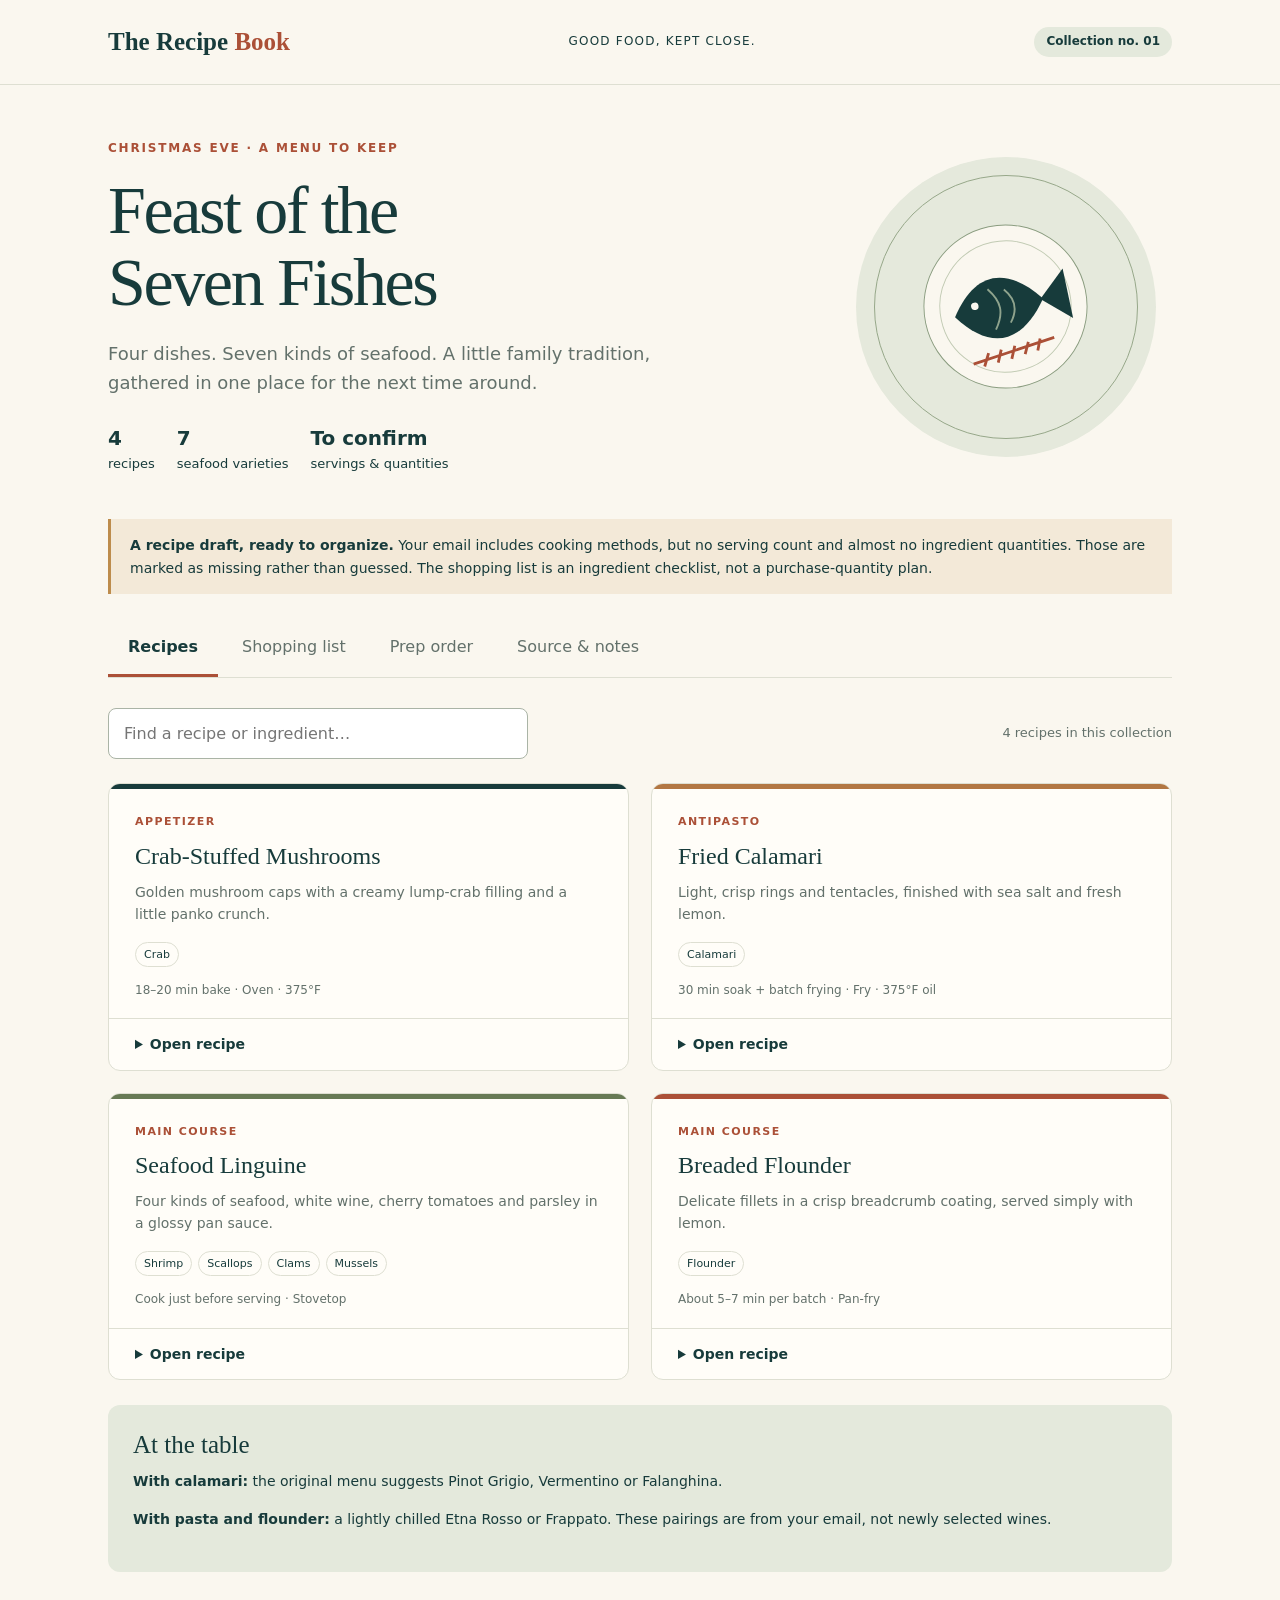
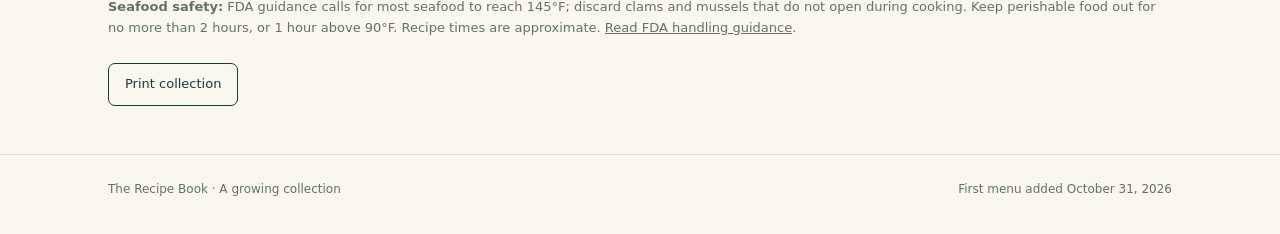
==== docs/index.html @ 7318a964 "Add Seven Fishes recipe collection and Pages-ready static site" ====
<!doctype html>
<html lang="en"><head><meta charset="utf-8"><meta name="viewport" content="width=device-width,initial-scale=1"><meta name="description" content="A personal recipe collection, starting with a Christmas Eve Feast of the Seven Fishes."><title>The Recipe Book · Seven Fishes</title><style>
:root{--ink:#173b3b;--muted:#63716b;--paper:#faf7ef;--card:#fffdf8;--line:#dedfd2;--accent:#ab5037;--sage:#e4e9dc}*{box-sizing:border-box}body{margin:0;background:var(--paper);color:var(--ink);font:16px/1.6 system-ui,-apple-system,sans-serif}button,input{font:inherit}button,a,input,summary{touch-action:manipulation}a{color:inherit}button{cursor:pointer}.wrap{max-width:1120px;margin:auto;padding:0 28px}header{border-bottom:1px solid var(--line)}.top{min-height:84px;display:flex;align-items:center;justify-content:space-between;gap:16px}.brand{font:700 25px Georgia,serif;text-decoration:none}.brand span{color:var(--accent)}.small{font-size:12px;letter-spacing:.1em;text-transform:uppercase}.tag{display:inline-block;background:var(--sage);padding:5px 12px;border-radius:30px;font-size:12px;font-weight:650}.hero{display:grid;grid-template-columns:1.35fr .65fr;gap:40px;padding:54px 0 35px;align-items:center}.eyebrow{color:var(--accent);font-weight:700;font-size:12px;letter-spacing:.15em;text-transform:uppercase}h1{font:normal clamp(40px,6vw,68px)/1.05 Georgia,serif;letter-spacing:-.035em;margin:17px 0 22px}h2{font:normal 31px/1.2 Georgia,serif;margin:0 0 14px}h3{font:normal 24px/1.2 Georgia,serif;margin:0 0 10px}p{margin:0 0 16px}.lead{font-size:18px;max-width:590px;color:var(--muted)}.hero-art{aspect-ratio:1;max-width:300px;background:#e5e9dc;border-radius:50%;position:relative;display:grid;place-items:center;margin:auto;width:100%}.hero-art:before{content:"";position:absolute;border:1px solid #97a88a;inset:18px;border-radius:50%}.hero-art svg{width:75%;transform:rotate(-12deg)}.meta{display:flex;gap:22px;flex-wrap:wrap;margin-top:24px;font-size:13px}.meta strong{display:block;color:var(--ink);font-size:20px}.note{background:#f3e9d8;border-left:3px solid #bd8c4c;padding:15px 19px;margin:10px 0 26px;font-size:14px}.tabs{display:flex;gap:4px;overflow:auto;border-bottom:1px solid var(--line);margin-bottom:30px}.tabs button{background:none;border:0;border-bottom:3px solid transparent;padding:14px 20px;color:var(--muted);white-space:nowrap}.tabs button[aria-selected=true]{color:var(--ink);border-color:var(--accent);font-weight:700}.tools{display:flex;gap:14px;justify-content:space-between;align-items:center;margin:0 0 24px}.search{background:white;border:1px solid #aab4a6;border-radius:8px;padding:12px 15px;max-width:420px;width:100%;color:var(--ink)}.count{color:var(--muted);font-size:13px}.grid{display:grid;grid-template-columns:1fr 1fr;gap:22px}.card{background:var(--card);border:1px solid var(--line);border-radius:12px;overflow:hidden}.card-top{padding:24px 26px 18px;border-top:5px solid var(--ink)}.card:nth-child(2) .card-top{border-top-color:#b27743}.card:nth-child(3) .card-top{border-top-color:#677a55}.card:nth-child(4) .card-top{border-top-color:#ab5037}.course{font-size:11px;text-transform:uppercase;letter-spacing:.13em;color:var(--accent);font-weight:700;margin-bottom:11px}.card p{color:var(--muted);font-size:14px}.pills{display:flex;gap:6px;flex-wrap:wrap;margin:14px 0}.pill{font-size:11px;border:1px solid var(--line);border-radius:20px;padding:3px 8px}.time{font-size:12px;color:var(--muted)}details{border-top:1px solid var(--line)}summary{padding:14px 26px;font-weight:650;font-size:14px;cursor:pointer}details[open] summary{background:#f1f3e9}.recipe-body{padding:18px 26px}.recipe-body h4{font-size:12px;letter-spacing:.08em;text-transform:uppercase;margin:12px 0}.recipe-body ul{padding-left:20px;columns:2;font-size:14px}.recipe-body ol{padding-left:23px;font-size:14px}.recipe-body li{margin-bottom:9px;break-inside:avoid}.recipe-body .note{font-size:12px;margin:16px 0 0}.section-intro{max-width:720px;color:var(--muted)}.shopping-grid{display:grid;grid-template-columns:repeat(3,1fr);gap:20px}.shopping-group{background:white;border:1px solid var(--line);border-radius:12px;padding:22px}.shopping-group h3{font-size:23px}.check{display:flex;align-items:flex-start;gap:10px;padding:8px 0;font-size:14px}.check input{margin-top:6px;accent-color:var(--ink);width:17px;height:17px;flex-shrink:0}.check:has(input:checked) span{text-decoration:line-through;color:#809080}.button{border:1px solid var(--ink);background:var(--ink);color:white;border-radius:7px;padding:10px 16px;font-size:13px}.button.secondary{color:var(--ink);background:transparent}.actions{display:flex;gap:10px;flex-wrap:wrap;margin:20px 0}.timeline{max-width:800px}.stage{border-left:2px solid #c5cdbb;padding:0 0 28px 28px;position:relative}.stage:before{content:"";width:12px;height:12px;background:var(--accent);border:3px solid var(--paper);border-radius:50%;position:absolute;left:-7px;top:4px}.stage h3{font-size:23px}.stage p{font-size:15px;color:var(--muted)}.wine{background:var(--sage);padding:25px;border-radius:12px;margin-top:25px}.wine h3{font-size:25px}.wine p{font-size:14px}.source{padding:25px;background:#fffdf8;border:1px solid var(--line);border-radius:12px;max-width:800px}.source ul{padding-left:20px}.empty{padding:50px;text-align:center;color:var(--muted)}footer{margin-top:48px;padding:25px 0 35px;border-top:1px solid var(--line);font-size:12px;color:var(--muted)}[hidden]{display:none!important}:focus-visible{outline:3px solid #b97637;outline-offset:3px}.footer-row{display:flex;justify-content:space-between;gap:20px}.safety{font-size:13px;color:var(--muted);margin:25px 0} @media(max-width:700px){.wrap{padding:0 18px}.top{min-height:70px}.top .small{display:none}.hero{grid-template-columns:1fr;padding-top:32px;gap:15px}.hero-art{display:none}.hero h1{max-width:400px}.grid,.shopping-grid{grid-template-columns:1fr}.tabs button{padding:12px 15px}.tools{align-items:flex-start;flex-direction:column;gap:8px}.card-top{padding:22px}.recipe-body{padding:16px 22px}.recipe-body ul{columns:1}.footer-row{flex-direction:column;gap:6px}.meta{gap:25px}.lead{font-size:16px}}@media print{header,.tabs,.tools,.actions,.hero-art,footer{display:none}body{font-size:11pt;background:white}.wrap{max-width:none;padding:0}.hero{display:block;padding:0}.hero h1{font-size:30pt}section[hidden],article[hidden]{display:block!important}.grid,.shopping-grid{display:block}.card,.shopping-group{break-inside:avoid;margin-bottom:12px}.recipe-body{display:block!important}details>*{display:block!important}.note{background:none}section{margin-top:25px}#empty,.check input{display:none}.check{padding:2px 0}}
</style></head><body><header><div class="wrap top"><a class="brand" href="#">The Recipe <span>Book</span></a><span class="small">Good food, kept close.</span><span class="tag">Collection no. 01</span></div></header><main class="wrap"><noscript><p class="note">Enable JavaScript to view recipes and use the checklist. You can also <a href="recipes.json">read the recipe data</a>.</p></noscript><div class="hero"><div><div class="eyebrow">Christmas Eve · A menu to keep</div><h1>Feast of the<br>Seven Fishes</h1><p class="lead">Four dishes. Seven kinds of seafood. A little family tradition, gathered in one place for the next time around.</p><div class="meta"><div><strong>4</strong>recipes</div><div><strong>7</strong>seafood varieties</div><div><strong>To confirm</strong>servings & quantities</div></div></div><div class="hero-art" aria-hidden="true"><svg viewBox="0 0 240 240" fill="none"><circle cx="120" cy="120" r="87" fill="#faf7ef" stroke="#8b9d80"/><circle cx="120" cy="120" r="70" stroke="#c2cbb4"/><path d="M65 120c30-43 64-43 96 0-32 43-66 43-96 0Z" fill="#173b3b"/><path d="m158 120 30-27v54Z" fill="#173b3b"/><circle cx="88" cy="113" r="4" fill="#faf7ef"/><path d="M105 98c12 16 12 28 0 44M122 102c10 12 10 24 0 36" stroke="#8fa38d" stroke-width="2"/><path d="m74 173 90-10M85 178l7-13m8 12 6-13m9 12 6-13m9 11 6-12m8 11 5-12" stroke="#ab5037" stroke-width="3"/></svg></div></div><div class="note"><strong>A recipe draft, ready to organize.</strong> Your email includes cooking methods, but no serving count and almost no ingredient quantities. Those are marked as missing rather than guessed. The shopping list is an ingredient checklist, not a purchase-quantity plan.</div><nav class="tabs" aria-label="Recipe collection sections" role="tablist"><button id="tab-recipes" role="tab" aria-controls="recipes" aria-selected="true" data-tab="recipes">Recipes</button><button id="tab-shopping" role="tab" aria-controls="shopping" aria-selected="false" data-tab="shopping">Shopping list</button><button id="tab-prep" role="tab" aria-controls="prep" aria-selected="false" data-tab="prep">Prep order</button><button id="tab-notes" role="tab" aria-controls="notes" aria-selected="false" data-tab="notes">Source & notes</button></nav><section id="recipes" role="tabpanel" aria-labelledby="tab-recipes"><div class="tools"><input id="search" class="search" type="search" placeholder="Find a recipe or ingredient…" aria-label="Search recipes and ingredients"><span id="count" class="count" aria-live="polite">4 recipes in this collection</span></div><div id="cards" class="grid"></div><p id="empty" class="empty" hidden>No recipes match. Try “crab,” “pasta” or “lemon.”</p><div class="wine"><h3>At the table</h3><p><strong>With calamari:</strong> the original menu suggests Pinot Grigio, Vermentino or Falanghina.</p><p><strong>With pasta and flounder:</strong> a lightly chilled Etna Rosso or Frappato. These pairings are from your email, not newly selected wines.</p></div></section><section id="shopping" role="tabpanel" aria-labelledby="tab-shopping" hidden><h2>One list, all four dishes.</h2><p class="section-intro">Check your pantry first. Ingredient amounts and guest count still need to be added. Checks are saved only in this browser, not synced between devices.</p><div class="actions"><button class="button" id="download">Download ingredient list</button><button class="button secondary" id="clear">Clear checks</button></div><p id="storage-status" class="count" aria-live="polite"></p><div id="shopping-groups" class="shopping-grid"></div></section><section id="prep" role="tabpanel" aria-labelledby="tab-prep" hidden><h2>A calm kitchen starts here.</h2><p class="section-intro">Suggested order, not a timed schedule from the email. Set the guest count, quantities and serving time before turning this into a minute-by-minute plan.</p><div class="timeline"><div class="stage"><h3>Before shopping</h3><p>Confirm guests, portions and ingredient quantities. Check equipment: oven and baking tray, pasta pot, deep frying pan and a separate pan for flounder. Plan who handles the last-minute frying.</p></div><div class="stage"><h3>Before cooking</h3><p>Thaw frozen seafood in the refrigerator. Gather and measure the ingredients once quantities are settled. Keep raw seafood chilled and use separate clean equipment for ready-to-eat foods.</p></div><div class="stage"><h3>Prepare the components</h3><p>Clean mushrooms, make the crab filling and prepare aromatics. Set up the flounder breading station and calamari coating. Keep perishable components refrigerated until needed.</p></div><div class="stage"><h3>Appetizers first</h3><p>Bake the mushrooms. Give the calamari its refrigerated 30-minute soak, then fry in small batches close to serving. The crisp coating is best served right away.</p></div><div class="stage"><h3>Finish the main courses</h3><p>Cook the pasta and shellfish close to serving. For browned scallops, use a separate hot pan rather than the wine sauce. Pan-fry the flounder near the end; coordinate the two mains so neither sits waiting.</p></div></div></section><section id="notes" role="tabpanel" aria-labelledby="tab-notes" hidden><h2>Keep the recipe, keep the context.</h2><div class="source"><h3>Source</h3><p>Organized from your “Christmas Eve Feast of the Seven Fishes — Recipe Instructions” email, received October 31, 2026. Sender details and email headers are not included here.</p><p>The seven seafood varieties are crab, calamari, shrimp, scallops, clams, mussels and flounder. They are spread across four dishes, not seven separate recipes.</p><h3>Still to fill in</h3><ul><li>Number of servings and portion size.</li><li>Ingredient amounts, except the supplied 1 cup of reserved pasta water.</li><li>Guest count and serving time for a detailed shopping and cooking plan.</li></ul><h3>Editorial notes</h3><p>Instructions are organized and lightly edited for readability. The refrigerated calamari soak, separate-pan scallop suggestion and prep sequence are added practical notes. They do not replace or silently change your source recipe.</p><p>This first collection is curated from the supplied email. Adding a new recipe currently means updating the collection data; there is no connected inbox, account signup or automatic email import.</p></div></section><aside class="safety"><strong>Seafood safety:</strong> FDA guidance calls for most seafood to reach 145°F; discard clams and mussels that do not open during cooking. Keep perishable food out for no more than 2 hours, or 1 hour above 90°F. Recipe times are approximate. <a href="https://www.fda.gov/food/buy-store-serve-safe-food/selecting-and-serving-fresh-and-frozen-seafood-safely" target="_blank" rel="noopener noreferrer">Read FDA handling guidance</a>.</aside><div class="actions"><button class="button secondary" id="print">Print collection</button></div></main><footer><div class="wrap footer-row"><span>The Recipe Book · A growing collection</span><span>First menu added October 31, 2026</span></div></footer><script>
const data={"recipes": [{"id": "crab-mushrooms", "title": "Crab-Stuffed Mushrooms", "course": "Appetizer", "seafood": ["Crab"], "time": "18–20 min bake", "method": "Oven · 375°F", "intro": "Golden mushroom caps with a creamy lump-crab filling and a little panko crunch.", "ingredients": ["Mushroom caps", "Softened cream cheese", "Minced garlic", "Grated Parmesan", "Lemon juice", "Old Bay seasoning", "Chopped parsley", "Lump crab meat", "Panko breadcrumbs"], "steps": ["Wipe the mushrooms clean, remove the stems, and gently scoop out a little of the inside to make room. Arrange on a parchment-lined baking sheet.", "Mix cream cheese, garlic, Parmesan, lemon juice, Old Bay and parsley until smooth. Gently fold in the crab, keeping the lumps intact.", "Fill each mushroom cap generously and sprinkle with panko.", "Bake at 375°F for 18–20 minutes, until the mushrooms are tender and the tops golden. Serve warm."], "note": "The email gives a method but no ingredient amounts or yield. Confirm quantities before cooking."}, {"id": "calamari", "title": "Fried Calamari", "course": "Antipasto", "seafood": ["Calamari"], "time": "30 min soak + batch frying", "method": "Fry · 375°F oil", "intro": "Light, crisp rings and tentacles, finished with sea salt and fresh lemon.", "ingredients": ["Calamari rings and tentacles", "Buttermilk", "All-purpose flour", "Cornstarch", "Salt and pepper", "Garlic powder", "Paprika", "Frying oil", "Sea salt", "Lemon wedges", "Marinara or garlic aioli"], "steps": ["Soak the calamari in buttermilk for about 30 minutes. Keep it refrigerated during the soak.", "Whisk flour, cornstarch, salt, pepper, garlic powder and paprika together.", "Heat frying oil in a deep skillet or Dutch oven to 375°F.", "Dredge the calamari in the flour mixture, shaking off excess. Fry in small batches for about 1½–2 minutes, until lightly golden and crisp. Do not crowd the pan.", "Drain, season immediately with sea salt, and serve hot with lemon and marinara or garlic aioli."], "note": "Keep the soak refrigerated is an added handling note. Frying time is guidance from the email, not a substitute for checking doneness."}, {"id": "seafood-pasta", "title": "Seafood Linguine", "course": "Main course", "seafood": ["Shrimp", "Scallops", "Clams", "Mussels"], "time": "Cook just before serving", "method": "Stovetop", "intro": "Four kinds of seafood, white wine, cherry tomatoes and parsley in a glossy pan sauce.", "ingredients": ["Linguine", "Salt", "Olive oil", "Butter", "Minced garlic", "Red pepper flakes", "Clams", "Mussels", "White wine", "Shrimp", "Sea scallops", "Cherry tomatoes, halved", "Fresh parsley", "Reserved pasta water — 1 cup"], "steps": ["Cook linguine in salted water until just shy of al dente. Reserve 1 cup of pasta water before draining.", "Warm olive oil and butter in a deep pan. Sauté garlic and red pepper flakes until fragrant, about 1 minute.", "Add clams, mussels and white wine; cover for 3–5 minutes, until the shells open. Discard any that stay closed. Set the cooked shellfish aside.", "The original email says to sear shrimp and scallops in the same pan for 1–2 minutes per side, then set them aside. See the practical adjustment below if you want a browned sear.", "Toss cherry tomatoes and pasta in the pan juices. Add a little reserved pasta water until the sauce coats the noodles.", "Gently fold in all the seafood. Finish with parsley and olive oil, and serve promptly."], "note": "Practical adjustment: a wine-filled pan will simmer rather than sear. For browning, pat the scallops dry and sear them separately in a hot pan, then combine with the sauce. This is a suggested adjustment, not an instruction from the original email."}, {"id": "flounder", "title": "Breaded Flounder", "course": "Main course", "seafood": ["Flounder"], "time": "About 5–7 min per batch", "method": "Pan-fry", "intro": "Delicate fillets in a crisp breadcrumb coating, served simply with lemon.", "ingredients": ["Flounder fillets", "All-purpose flour", "Eggs, beaten", "Seasoned breadcrumbs", "Salt and pepper", "Olive oil", "Butter", "Lemon wedges"], "steps": ["Set out three shallow dishes: flour, beaten eggs and seasoned breadcrumbs.", "Pat the fillets dry and season lightly with salt and pepper. Coat in flour, dip in egg, then press into the breadcrumbs.", "Heat olive oil and butter in a large skillet over medium-high heat.", "Cook until golden, about 3–4 minutes on the first side, then carefully flip and cook for another 2–3 minutes. Check doneness; timing varies with thickness.", "Drain on a wire rack or paper towel-lined plate. Serve immediately with lemon."], "note": "The cooking times come from the email. Check the thickest part for doneness rather than relying on time alone."}], "shoppingGroups": {"Seafood": ["Lump crab meat", "Calamari rings and tentacles", "Shrimp", "Sea scallops", "Clams", "Mussels", "Flounder fillets"], "Produce": ["Mushrooms", "Garlic", "Lemons", "Fresh parsley", "Cherry tomatoes"], "Dairy & eggs": ["Cream cheese", "Parmesan", "Buttermilk", "Butter", "Eggs"], "Pantry": ["Panko breadcrumbs", "All-purpose flour", "Cornstarch", "Seasoned breadcrumbs", "Linguine", "Olive oil", "Frying oil", "Old Bay seasoning", "Salt and pepper", "Sea salt", "Garlic powder", "Paprika", "Red pepper flakes", "White wine"], "To serve": ["Marinara or garlic aioli", "Optional pairing: Pinot Grigio, Vermentino or Falanghina", "Optional pairing: Etna Rosso or Frappato"]}};
const escapeHTML=value=>String(value).replace(/[&<>"']/g,c=>({'&':'&amp;','<':'&lt;','>':'&gt;','"':'&quot;',"'":'&#39;'}[c]));
const cards=document.querySelector('#cards');
data.recipes.forEach(r=>{const a=document.createElement('article');a.className='card';a.dataset.search=[r.title,r.course,...r.seafood,...r.ingredients].join(' ').toLowerCase();a.innerHTML=`<div class="card-top"><div class="course">${escapeHTML(r.course)}</div><h3>${escapeHTML(r.title)}</h3><p>${escapeHTML(r.intro)}</p><div class="pills">${r.seafood.map(s=>`<span class="pill">${escapeHTML(s)}</span>`).join('')}</div><div class="time">${escapeHTML(r.time)} · ${escapeHTML(r.method)}</div></div><details id="${escapeHTML(r.id)}"><summary>Open recipe</summary><div class="recipe-body"><h4>Ingredients · amounts to confirm</h4><ul>${r.ingredients.map(x=>`<li>${escapeHTML(x)}</li>`).join('')}</ul><h4>Method</h4><ol>${r.steps.map(s=>`<li>${escapeHTML(s)}</li>`).join('')}</ol><div class="note">${escapeHTML(r.note)}</div></div></details>`;cards.append(a)});
const tabs=[...document.querySelectorAll('[data-tab]')];function show(id){tabs.forEach(b=>{const active=b.dataset.tab===id;b.setAttribute('aria-selected',active);b.tabIndex=active?0:-1;document.getElementById(b.dataset.tab).hidden=!active})}tabs.forEach((b,i)=>{b.addEventListener('click',()=>show(b.dataset.tab));b.addEventListener('keydown',e=>{let n;if(e.key==='ArrowRight')n=(i+1)%tabs.length;else if(e.key==='ArrowLeft')n=(i+tabs.length-1)%tabs.length;else if(e.key==='Home')n=0;else if(e.key==='End')n=tabs.length-1;else return;e.preventDefault();show(tabs[n].dataset.tab);tabs[n].focus()})});show('recipes');
document.querySelector('#search').addEventListener('input',e=>{const q=e.target.value.trim().toLowerCase();let n=0;[...cards.children].forEach(a=>{a.hidden=!a.dataset.search.includes(q);if(!a.hidden)n++});document.querySelector('#count').textContent=`${n} recipe${n===1?'':'s'} ${q?'found':'in this collection'}`;document.querySelector('#empty').hidden=n>0});
const key='recipebook-sevenfishes-shopping-v1';let saved={};try{saved=JSON.parse(localStorage.getItem(key)||'{}');if(!saved||typeof saved!=='object'||Array.isArray(saved))saved={}}catch{};function save(){try{localStorage.setItem(key,JSON.stringify(saved));document.querySelector('#storage-status').textContent='Saved in this browser.'}catch{document.querySelector('#storage-status').textContent='Browser storage is unavailable. Checks work for this visit only.'}}Object.entries(data.shoppingGroups).forEach(([name,items])=>{const g=document.createElement('div');g.className='shopping-group';const h=document.createElement('h3');h.textContent=name;g.append(h);items.forEach(item=>{const l=document.createElement('label');l.className='check';const c=document.createElement('input');c.type='checkbox';c.checked=saved[item]===true;c.addEventListener('change',()=>{saved[item]=c.checked;save()});const s=document.createElement('span');s.textContent=item;l.append(c,s);g.append(l)});document.querySelector('#shopping-groups').append(g)});document.querySelector('#clear').addEventListener('click',()=>{saved={};document.querySelectorAll('.check input').forEach(c=>c.checked=false);save()});
document.querySelector('#download').addEventListener('click',()=>{const text='FEAST OF THE SEVEN FISHES\nIngredient checklist — quantities and servings not yet supplied.\n\n'+Object.entries(data.shoppingGroups).map(([name,items])=>name+'\n'+items.map(x=>(saved[x]?'[x] ':'[ ] ')+x).join('\n')).join('\n\n');const u=URL.createObjectURL(new Blob([text],{type:'text/plain;charset=utf-8'}));const a=document.createElement('a');a.href=u;a.download='seven-fishes-ingredient-checklist.txt';a.click();setTimeout(()=>URL.revokeObjectURL(u),1000)});document.querySelector('#print').addEventListener('click',()=>{document.querySelectorAll('details').forEach(d=>d.open=true);document.querySelector('#search').value='';document.querySelector('#search').dispatchEvent(new Event('input'));window.print()});
</script></body></html>
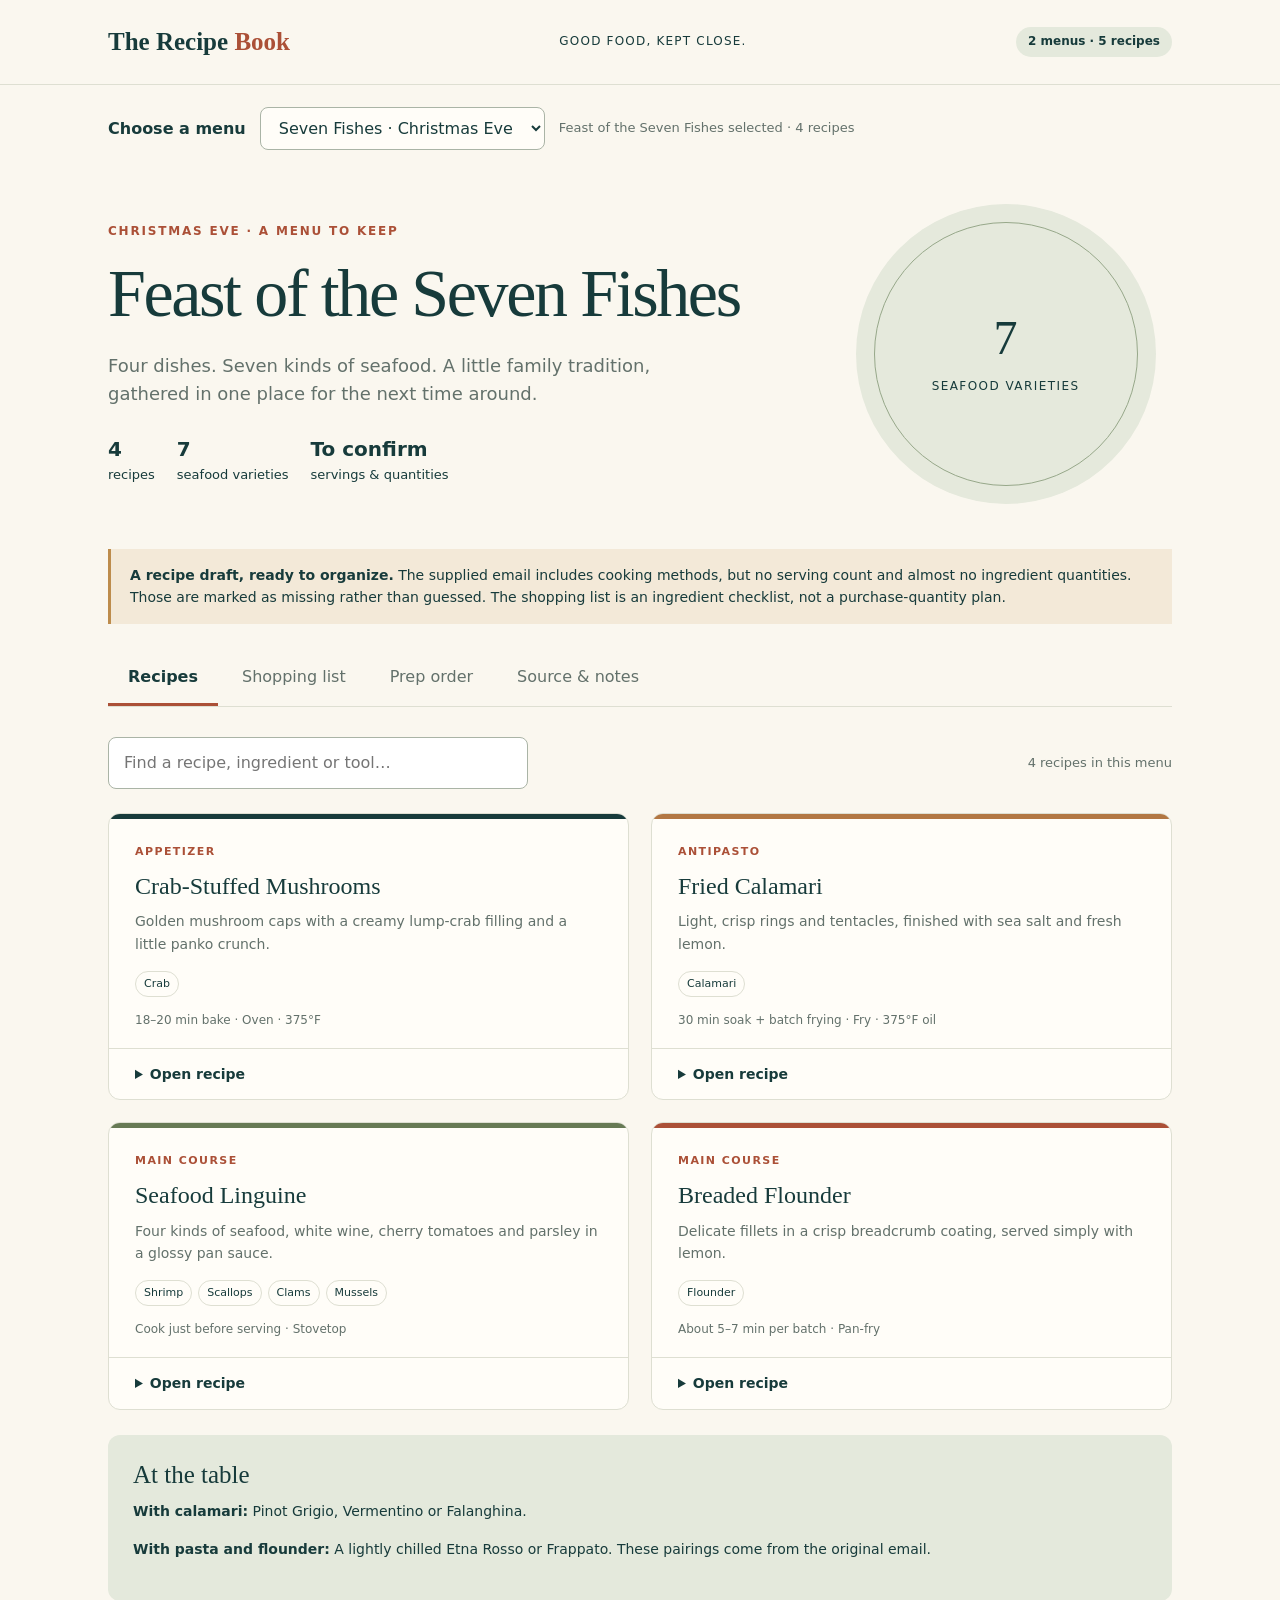
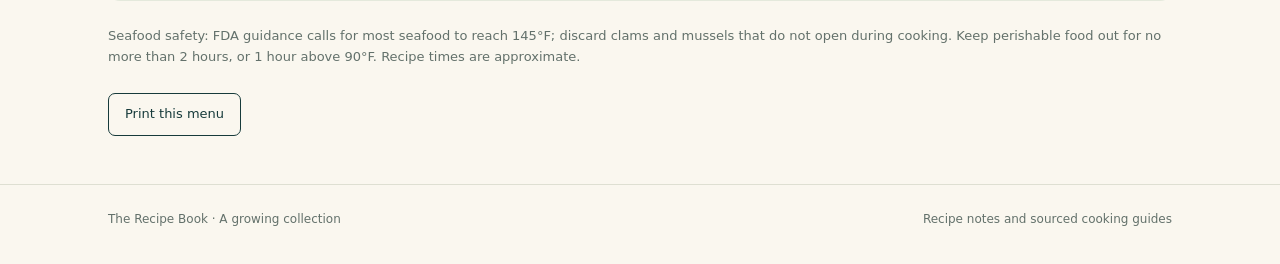
==== commit 5cd450f3: "Add sourced Thanksgiving turkey guide with separate menu controls" ====
--- a/docs/index.html
+++ b/docs/index.html
@@ -1,13 +1,242 @@
 <!doctype html>
-<html lang="en"><head><meta charset="utf-8"><meta name="viewport" content="width=device-width,initial-scale=1"><meta name="description" content="A personal recipe collection, starting with a Christmas Eve Feast of the Seven Fishes."><title>The Recipe Book · Seven Fishes</title><style>
-:root{--ink:#173b3b;--muted:#63716b;--paper:#faf7ef;--card:#fffdf8;--line:#dedfd2;--accent:#ab5037;--sage:#e4e9dc}*{box-sizing:border-box}body{margin:0;background:var(--paper);color:var(--ink);font:16px/1.6 system-ui,-apple-system,sans-serif}button,input{font:inherit}button,a,input,summary{touch-action:manipulation}a{color:inherit}button{cursor:pointer}.wrap{max-width:1120px;margin:auto;padding:0 28px}header{border-bottom:1px solid var(--line)}.top{min-height:84px;display:flex;align-items:center;justify-content:space-between;gap:16px}.brand{font:700 25px Georgia,serif;text-decoration:none}.brand span{color:var(--accent)}.small{font-size:12px;letter-spacing:.1em;text-transform:uppercase}.tag{display:inline-block;background:var(--sage);padding:5px 12px;border-radius:30px;font-size:12px;font-weight:650}.hero{display:grid;grid-template-columns:1.35fr .65fr;gap:40px;padding:54px 0 35px;align-items:center}.eyebrow{color:var(--accent);font-weight:700;font-size:12px;letter-spacing:.15em;text-transform:uppercase}h1{font:normal clamp(40px,6vw,68px)/1.05 Georgia,serif;letter-spacing:-.035em;margin:17px 0 22px}h2{font:normal 31px/1.2 Georgia,serif;margin:0 0 14px}h3{font:normal 24px/1.2 Georgia,serif;margin:0 0 10px}p{margin:0 0 16px}.lead{font-size:18px;max-width:590px;color:var(--muted)}.hero-art{aspect-ratio:1;max-width:300px;background:#e5e9dc;border-radius:50%;position:relative;display:grid;place-items:center;margin:auto;width:100%}.hero-art:before{content:"";position:absolute;border:1px solid #97a88a;inset:18px;border-radius:50%}.hero-art svg{width:75%;transform:rotate(-12deg)}.meta{display:flex;gap:22px;flex-wrap:wrap;margin-top:24px;font-size:13px}.meta strong{display:block;color:var(--ink);font-size:20px}.note{background:#f3e9d8;border-left:3px solid #bd8c4c;padding:15px 19px;margin:10px 0 26px;font-size:14px}.tabs{display:flex;gap:4px;overflow:auto;border-bottom:1px solid var(--line);margin-bottom:30px}.tabs button{background:none;border:0;border-bottom:3px solid transparent;padding:14px 20px;color:var(--muted);white-space:nowrap}.tabs button[aria-selected=true]{color:var(--ink);border-color:var(--accent);font-weight:700}.tools{display:flex;gap:14px;justify-content:space-between;align-items:center;margin:0 0 24px}.search{background:white;border:1px solid #aab4a6;border-radius:8px;padding:12px 15px;max-width:420px;width:100%;color:var(--ink)}.count{color:var(--muted);font-size:13px}.grid{display:grid;grid-template-columns:1fr 1fr;gap:22px}.card{background:var(--card);border:1px solid var(--line);border-radius:12px;overflow:hidden}.card-top{padding:24px 26px 18px;border-top:5px solid var(--ink)}.card:nth-child(2) .card-top{border-top-color:#b27743}.card:nth-child(3) .card-top{border-top-color:#677a55}.card:nth-child(4) .card-top{border-top-color:#ab5037}.course{font-size:11px;text-transform:uppercase;letter-spacing:.13em;color:var(--accent);font-weight:700;margin-bottom:11px}.card p{color:var(--muted);font-size:14px}.pills{display:flex;gap:6px;flex-wrap:wrap;margin:14px 0}.pill{font-size:11px;border:1px solid var(--line);border-radius:20px;padding:3px 8px}.time{font-size:12px;color:var(--muted)}details{border-top:1px solid var(--line)}summary{padding:14px 26px;font-weight:650;font-size:14px;cursor:pointer}details[open] summary{background:#f1f3e9}.recipe-body{padding:18px 26px}.recipe-body h4{font-size:12px;letter-spacing:.08em;text-transform:uppercase;margin:12px 0}.recipe-body ul{padding-left:20px;columns:2;font-size:14px}.recipe-body ol{padding-left:23px;font-size:14px}.recipe-body li{margin-bottom:9px;break-inside:avoid}.recipe-body .note{font-size:12px;margin:16px 0 0}.section-intro{max-width:720px;color:var(--muted)}.shopping-grid{display:grid;grid-template-columns:repeat(3,1fr);gap:20px}.shopping-group{background:white;border:1px solid var(--line);border-radius:12px;padding:22px}.shopping-group h3{font-size:23px}.check{display:flex;align-items:flex-start;gap:10px;padding:8px 0;font-size:14px}.check input{margin-top:6px;accent-color:var(--ink);width:17px;height:17px;flex-shrink:0}.check:has(input:checked) span{text-decoration:line-through;color:#809080}.button{border:1px solid var(--ink);background:var(--ink);color:white;border-radius:7px;padding:10px 16px;font-size:13px}.button.secondary{color:var(--ink);background:transparent}.actions{display:flex;gap:10px;flex-wrap:wrap;margin:20px 0}.timeline{max-width:800px}.stage{border-left:2px solid #c5cdbb;padding:0 0 28px 28px;position:relative}.stage:before{content:"";width:12px;height:12px;background:var(--accent);border:3px solid var(--paper);border-radius:50%;position:absolute;left:-7px;top:4px}.stage h3{font-size:23px}.stage p{font-size:15px;color:var(--muted)}.wine{background:var(--sage);padding:25px;border-radius:12px;margin-top:25px}.wine h3{font-size:25px}.wine p{font-size:14px}.source{padding:25px;background:#fffdf8;border:1px solid var(--line);border-radius:12px;max-width:800px}.source ul{padding-left:20px}.empty{padding:50px;text-align:center;color:var(--muted)}footer{margin-top:48px;padding:25px 0 35px;border-top:1px solid var(--line);font-size:12px;color:var(--muted)}[hidden]{display:none!important}:focus-visible{outline:3px solid #b97637;outline-offset:3px}.footer-row{display:flex;justify-content:space-between;gap:20px}.safety{font-size:13px;color:var(--muted);margin:25px 0} @media(max-width:700px){.wrap{padding:0 18px}.top{min-height:70px}.top .small{display:none}.hero{grid-template-columns:1fr;padding-top:32px;gap:15px}.hero-art{display:none}.hero h1{max-width:400px}.grid,.shopping-grid{grid-template-columns:1fr}.tabs button{padding:12px 15px}.tools{align-items:flex-start;flex-direction:column;gap:8px}.card-top{padding:22px}.recipe-body{padding:16px 22px}.recipe-body ul{columns:1}.footer-row{flex-direction:column;gap:6px}.meta{gap:25px}.lead{font-size:16px}}@media print{header,.tabs,.tools,.actions,.hero-art,footer{display:none}body{font-size:11pt;background:white}.wrap{max-width:none;padding:0}.hero{display:block;padding:0}.hero h1{font-size:30pt}section[hidden],article[hidden]{display:block!important}.grid,.shopping-grid{display:block}.card,.shopping-group{break-inside:avoid;margin-bottom:12px}.recipe-body{display:block!important}details>*{display:block!important}.note{background:none}section{margin-top:25px}#empty,.check input{display:none}.check{padding:2px 0}}
-</style></head><body><header><div class="wrap top"><a class="brand" href="#">The Recipe <span>Book</span></a><span class="small">Good food, kept close.</span><span class="tag">Collection no. 01</span></div></header><main class="wrap"><noscript><p class="note">Enable JavaScript to view recipes and use the checklist. You can also <a href="recipes.json">read the recipe data</a>.</p></noscript><div class="hero"><div><div class="eyebrow">Christmas Eve · A menu to keep</div><h1>Feast of the<br>Seven Fishes</h1><p class="lead">Four dishes. Seven kinds of seafood. A little family tradition, gathered in one place for the next time around.</p><div class="meta"><div><strong>4</strong>recipes</div><div><strong>7</strong>seafood varieties</div><div><strong>To confirm</strong>servings & quantities</div></div></div><div class="hero-art" aria-hidden="true"><svg viewBox="0 0 240 240" fill="none"><circle cx="120" cy="120" r="87" fill="#faf7ef" stroke="#8b9d80"/><circle cx="120" cy="120" r="70" stroke="#c2cbb4"/><path d="M65 120c30-43 64-43 96 0-32 43-66 43-96 0Z" fill="#173b3b"/><path d="m158 120 30-27v54Z" fill="#173b3b"/><circle cx="88" cy="113" r="4" fill="#faf7ef"/><path d="M105 98c12 16 12 28 0 44M122 102c10 12 10 24 0 36" stroke="#8fa38d" stroke-width="2"/><path d="m74 173 90-10M85 178l7-13m8 12 6-13m9 12 6-13m9 11 6-12m8 11 5-12" stroke="#ab5037" stroke-width="3"/></svg></div></div><div class="note"><strong>A recipe draft, ready to organize.</strong> Your email includes cooking methods, but no serving count and almost no ingredient quantities. Those are marked as missing rather than guessed. The shopping list is an ingredient checklist, not a purchase-quantity plan.</div><nav class="tabs" aria-label="Recipe collection sections" role="tablist"><button id="tab-recipes" role="tab" aria-controls="recipes" aria-selected="true" data-tab="recipes">Recipes</button><button id="tab-shopping" role="tab" aria-controls="shopping" aria-selected="false" data-tab="shopping">Shopping list</button><button id="tab-prep" role="tab" aria-controls="prep" aria-selected="false" data-tab="prep">Prep order</button><button id="tab-notes" role="tab" aria-controls="notes" aria-selected="false" data-tab="notes">Source & notes</button></nav><section id="recipes" role="tabpanel" aria-labelledby="tab-recipes"><div class="tools"><input id="search" class="search" type="search" placeholder="Find a recipe or ingredient…" aria-label="Search recipes and ingredients"><span id="count" class="count" aria-live="polite">4 recipes in this collection</span></div><div id="cards" class="grid"></div><p id="empty" class="empty" hidden>No recipes match. Try “crab,” “pasta” or “lemon.”</p><div class="wine"><h3>At the table</h3><p><strong>With calamari:</strong> the original menu suggests Pinot Grigio, Vermentino or Falanghina.</p><p><strong>With pasta and flounder:</strong> a lightly chilled Etna Rosso or Frappato. These pairings are from your email, not newly selected wines.</p></div></section><section id="shopping" role="tabpanel" aria-labelledby="tab-shopping" hidden><h2>One list, all four dishes.</h2><p class="section-intro">Check your pantry first. Ingredient amounts and guest count still need to be added. Checks are saved only in this browser, not synced between devices.</p><div class="actions"><button class="button" id="download">Download ingredient list</button><button class="button secondary" id="clear">Clear checks</button></div><p id="storage-status" class="count" aria-live="polite"></p><div id="shopping-groups" class="shopping-grid"></div></section><section id="prep" role="tabpanel" aria-labelledby="tab-prep" hidden><h2>A calm kitchen starts here.</h2><p class="section-intro">Suggested order, not a timed schedule from the email. Set the guest count, quantities and serving time before turning this into a minute-by-minute plan.</p><div class="timeline"><div class="stage"><h3>Before shopping</h3><p>Confirm guests, portions and ingredient quantities. Check equipment: oven and baking tray, pasta pot, deep frying pan and a separate pan for flounder. Plan who handles the last-minute frying.</p></div><div class="stage"><h3>Before cooking</h3><p>Thaw frozen seafood in the refrigerator. Gather and measure the ingredients once quantities are settled. Keep raw seafood chilled and use separate clean equipment for ready-to-eat foods.</p></div><div class="stage"><h3>Prepare the components</h3><p>Clean mushrooms, make the crab filling and prepare aromatics. Set up the flounder breading station and calamari coating. Keep perishable components refrigerated until needed.</p></div><div class="stage"><h3>Appetizers first</h3><p>Bake the mushrooms. Give the calamari its refrigerated 30-minute soak, then fry in small batches close to serving. The crisp coating is best served right away.</p></div><div class="stage"><h3>Finish the main courses</h3><p>Cook the pasta and shellfish close to serving. For browned scallops, use a separate hot pan rather than the wine sauce. Pan-fry the flounder near the end; coordinate the two mains so neither sits waiting.</p></div></div></section><section id="notes" role="tabpanel" aria-labelledby="tab-notes" hidden><h2>Keep the recipe, keep the context.</h2><div class="source"><h3>Source</h3><p>Organized from your “Christmas Eve Feast of the Seven Fishes — Recipe Instructions” email, received October 31, 2026. Sender details and email headers are not included here.</p><p>The seven seafood varieties are crab, calamari, shrimp, scallops, clams, mussels and flounder. They are spread across four dishes, not seven separate recipes.</p><h3>Still to fill in</h3><ul><li>Number of servings and portion size.</li><li>Ingredient amounts, except the supplied 1 cup of reserved pasta water.</li><li>Guest count and serving time for a detailed shopping and cooking plan.</li></ul><h3>Editorial notes</h3><p>Instructions are organized and lightly edited for readability. The refrigerated calamari soak, separate-pan scallop suggestion and prep sequence are added practical notes. They do not replace or silently change your source recipe.</p><p>This first collection is curated from the supplied email. Adding a new recipe currently means updating the collection data; there is no connected inbox, account signup or automatic email import.</p></div></section><aside class="safety"><strong>Seafood safety:</strong> FDA guidance calls for most seafood to reach 145°F; discard clams and mussels that do not open during cooking. Keep perishable food out for no more than 2 hours, or 1 hour above 90°F. Recipe times are approximate. <a href="https://www.fda.gov/food/buy-store-serve-safe-food/selecting-and-serving-fresh-and-frozen-seafood-safely" target="_blank" rel="noopener noreferrer">Read FDA handling guidance</a>.</aside><div class="actions"><button class="button secondary" id="print">Print collection</button></div></main><footer><div class="wrap footer-row"><span>The Recipe Book · A growing collection</span><span>First menu added October 31, 2026</span></div></footer><script>
-const data={"recipes": [{"id": "crab-mushrooms", "title": "Crab-Stuffed Mushrooms", "course": "Appetizer", "seafood": ["Crab"], "time": "18–20 min bake", "method": "Oven · 375°F", "intro": "Golden mushroom caps with a creamy lump-crab filling and a little panko crunch.", "ingredients": ["Mushroom caps", "Softened cream cheese", "Minced garlic", "Grated Parmesan", "Lemon juice", "Old Bay seasoning", "Chopped parsley", "Lump crab meat", "Panko breadcrumbs"], "steps": ["Wipe the mushrooms clean, remove the stems, and gently scoop out a little of the inside to make room. Arrange on a parchment-lined baking sheet.", "Mix cream cheese, garlic, Parmesan, lemon juice, Old Bay and parsley until smooth. Gently fold in the crab, keeping the lumps intact.", "Fill each mushroom cap generously and sprinkle with panko.", "Bake at 375°F for 18–20 minutes, until the mushrooms are tender and the tops golden. Serve warm."], "note": "The email gives a method but no ingredient amounts or yield. Confirm quantities before cooking."}, {"id": "calamari", "title": "Fried Calamari", "course": "Antipasto", "seafood": ["Calamari"], "time": "30 min soak + batch frying", "method": "Fry · 375°F oil", "intro": "Light, crisp rings and tentacles, finished with sea salt and fresh lemon.", "ingredients": ["Calamari rings and tentacles", "Buttermilk", "All-purpose flour", "Cornstarch", "Salt and pepper", "Garlic powder", "Paprika", "Frying oil", "Sea salt", "Lemon wedges", "Marinara or garlic aioli"], "steps": ["Soak the calamari in buttermilk for about 30 minutes. Keep it refrigerated during the soak.", "Whisk flour, cornstarch, salt, pepper, garlic powder and paprika together.", "Heat frying oil in a deep skillet or Dutch oven to 375°F.", "Dredge the calamari in the flour mixture, shaking off excess. Fry in small batches for about 1½–2 minutes, until lightly golden and crisp. Do not crowd the pan.", "Drain, season immediately with sea salt, and serve hot with lemon and marinara or garlic aioli."], "note": "Keep the soak refrigerated is an added handling note. Frying time is guidance from the email, not a substitute for checking doneness."}, {"id": "seafood-pasta", "title": "Seafood Linguine", "course": "Main course", "seafood": ["Shrimp", "Scallops", "Clams", "Mussels"], "time": "Cook just before serving", "method": "Stovetop", "intro": "Four kinds of seafood, white wine, cherry tomatoes and parsley in a glossy pan sauce.", "ingredients": ["Linguine", "Salt", "Olive oil", "Butter", "Minced garlic", "Red pepper flakes", "Clams", "Mussels", "White wine", "Shrimp", "Sea scallops", "Cherry tomatoes, halved", "Fresh parsley", "Reserved pasta water — 1 cup"], "steps": ["Cook linguine in salted water until just shy of al dente. Reserve 1 cup of pasta water before draining.", "Warm olive oil and butter in a deep pan. Sauté garlic and red pepper flakes until fragrant, about 1 minute.", "Add clams, mussels and white wine; cover for 3–5 minutes, until the shells open. Discard any that stay closed. Set the cooked shellfish aside.", "The original email says to sear shrimp and scallops in the same pan for 1–2 minutes per side, then set them aside. See the practical adjustment below if you want a browned sear.", "Toss cherry tomatoes and pasta in the pan juices. Add a little reserved pasta water until the sauce coats the noodles.", "Gently fold in all the seafood. Finish with parsley and olive oil, and serve promptly."], "note": "Practical adjustment: a wine-filled pan will simmer rather than sear. For browning, pat the scallops dry and sear them separately in a hot pan, then combine with the sauce. This is a suggested adjustment, not an instruction from the original email."}, {"id": "flounder", "title": "Breaded Flounder", "course": "Main course", "seafood": ["Flounder"], "time": "About 5–7 min per batch", "method": "Pan-fry", "intro": "Delicate fillets in a crisp breadcrumb coating, served simply with lemon.", "ingredients": ["Flounder fillets", "All-purpose flour", "Eggs, beaten", "Seasoned breadcrumbs", "Salt and pepper", "Olive oil", "Butter", "Lemon wedges"], "steps": ["Set out three shallow dishes: flour, beaten eggs and seasoned breadcrumbs.", "Pat the fillets dry and season lightly with salt and pepper. Coat in flour, dip in egg, then press into the breadcrumbs.", "Heat olive oil and butter in a large skillet over medium-high heat.", "Cook until golden, about 3–4 minutes on the first side, then carefully flip and cook for another 2–3 minutes. Check doneness; timing varies with thickness.", "Drain on a wire rack or paper towel-lined plate. Serve immediately with lemon."], "note": "The cooking times come from the email. Check the thickest part for doneness rather than relying on time alone."}], "shoppingGroups": {"Seafood": ["Lump crab meat", "Calamari rings and tentacles", "Shrimp", "Sea scallops", "Clams", "Mussels", "Flounder fillets"], "Produce": ["Mushrooms", "Garlic", "Lemons", "Fresh parsley", "Cherry tomatoes"], "Dairy & eggs": ["Cream cheese", "Parmesan", "Buttermilk", "Butter", "Eggs"], "Pantry": ["Panko breadcrumbs", "All-purpose flour", "Cornstarch", "Seasoned breadcrumbs", "Linguine", "Olive oil", "Frying oil", "Old Bay seasoning", "Salt and pepper", "Sea salt", "Garlic powder", "Paprika", "Red pepper flakes", "White wine"], "To serve": ["Marinara or garlic aioli", "Optional pairing: Pinot Grigio, Vermentino or Falanghina", "Optional pairing: Etna Rosso or Frappato"]}};
-const escapeHTML=value=>String(value).replace(/[&<>"']/g,c=>({'&':'&amp;','<':'&lt;','>':'&gt;','"':'&quot;',"'":'&#39;'}[c]));
-const cards=document.querySelector('#cards');
-data.recipes.forEach(r=>{const a=document.createElement('article');a.className='card';a.dataset.search=[r.title,r.course,...r.seafood,...r.ingredients].join(' ').toLowerCase();a.innerHTML=`<div class="card-top"><div class="course">${escapeHTML(r.course)}</div><h3>${escapeHTML(r.title)}</h3><p>${escapeHTML(r.intro)}</p><div class="pills">${r.seafood.map(s=>`<span class="pill">${escapeHTML(s)}</span>`).join('')}</div><div class="time">${escapeHTML(r.time)} · ${escapeHTML(r.method)}</div></div><details id="${escapeHTML(r.id)}"><summary>Open recipe</summary><div class="recipe-body"><h4>Ingredients · amounts to confirm</h4><ul>${r.ingredients.map(x=>`<li>${escapeHTML(x)}</li>`).join('')}</ul><h4>Method</h4><ol>${r.steps.map(s=>`<li>${escapeHTML(s)}</li>`).join('')}</ol><div class="note">${escapeHTML(r.note)}</div></div></details>`;cards.append(a)});
-const tabs=[...document.querySelectorAll('[data-tab]')];function show(id){tabs.forEach(b=>{const active=b.dataset.tab===id;b.setAttribute('aria-selected',active);b.tabIndex=active?0:-1;document.getElementById(b.dataset.tab).hidden=!active})}tabs.forEach((b,i)=>{b.addEventListener('click',()=>show(b.dataset.tab));b.addEventListener('keydown',e=>{let n;if(e.key==='ArrowRight')n=(i+1)%tabs.length;else if(e.key==='ArrowLeft')n=(i+tabs.length-1)%tabs.length;else if(e.key==='Home')n=0;else if(e.key==='End')n=tabs.length-1;else return;e.preventDefault();show(tabs[n].dataset.tab);tabs[n].focus()})});show('recipes');
-document.querySelector('#search').addEventListener('input',e=>{const q=e.target.value.trim().toLowerCase();let n=0;[...cards.children].forEach(a=>{a.hidden=!a.dataset.search.includes(q);if(!a.hidden)n++});document.querySelector('#count').textContent=`${n} recipe${n===1?'':'s'} ${q?'found':'in this collection'}`;document.querySelector('#empty').hidden=n>0});
-const key='recipebook-sevenfishes-shopping-v1';let saved={};try{saved=JSON.parse(localStorage.getItem(key)||'{}');if(!saved||typeof saved!=='object'||Array.isArray(saved))saved={}}catch{};function save(){try{localStorage.setItem(key,JSON.stringify(saved));document.querySelector('#storage-status').textContent='Saved in this browser.'}catch{document.querySelector('#storage-status').textContent='Browser storage is unavailable. Checks work for this visit only.'}}Object.entries(data.shoppingGroups).forEach(([name,items])=>{const g=document.createElement('div');g.className='shopping-group';const h=document.createElement('h3');h.textContent=name;g.append(h);items.forEach(item=>{const l=document.createElement('label');l.className='check';const c=document.createElement('input');c.type='checkbox';c.checked=saved[item]===true;c.addEventListener('change',()=>{saved[item]=c.checked;save()});const s=document.createElement('span');s.textContent=item;l.append(c,s);g.append(l)});document.querySelector('#shopping-groups').append(g)});document.querySelector('#clear').addEventListener('click',()=>{saved={};document.querySelectorAll('.check input').forEach(c=>c.checked=false);save()});
-document.querySelector('#download').addEventListener('click',()=>{const text='FEAST OF THE SEVEN FISHES\nIngredient checklist — quantities and servings not yet supplied.\n\n'+Object.entries(data.shoppingGroups).map(([name,items])=>name+'\n'+items.map(x=>(saved[x]?'[x] ':'[ ] ')+x).join('\n')).join('\n\n');const u=URL.createObjectURL(new Blob([text],{type:'text/plain;charset=utf-8'}));const a=document.createElement('a');a.href=u;a.download='seven-fishes-ingredient-checklist.txt';a.click();setTimeout(()=>URL.revokeObjectURL(u),1000)});document.querySelector('#print').addEventListener('click',()=>{document.querySelectorAll('details').forEach(d=>d.open=true);document.querySelector('#search').value='';document.querySelector('#search').dispatchEvent(new Event('input'));window.print()});
-</script></body></html>+<html lang="en">
+<head>
+  <meta charset="utf-8">
+  <meta name="viewport" content="width=device-width,initial-scale=1">
+  <meta name="description" content="A personal recipe collection: Seven Fishes for Christmas Eve and a sourced Thanksgiving turkey guide.">
+  <title>The Recipe Book · Menus</title>
+  <style>
+:root{--ink:#173b3b;--muted:#63716b;--paper:#faf7ef;--card:#fffdf8;--line:#dedfd2;--accent:#ab5037;--sage:#e4e9dc}*{box-sizing:border-box}body{margin:0;background:var(--paper);color:var(--ink);font:16px/1.6 system-ui,-apple-system,sans-serif}button,input{font:inherit}button,a,input,summary{touch-action:manipulation}a{color:inherit}button{cursor:pointer}.wrap{max-width:1120px;margin:auto;padding:0 28px}header{border-bottom:1px solid var(--line)}.top{min-height:84px;display:flex;align-items:center;justify-content:space-between;gap:16px}.brand{font:700 25px Georgia,serif;text-decoration:none}.brand span{color:var(--accent)}.small{font-size:12px;letter-spacing:.1em;text-transform:uppercase}.tag{display:inline-block;background:var(--sage);padding:5px 12px;border-radius:30px;font-size:12px;font-weight:650}.hero{display:grid;grid-template-columns:1.35fr .65fr;gap:40px;padding:54px 0 35px;align-items:center}.eyebrow{color:var(--accent);font-weight:700;font-size:12px;letter-spacing:.15em;text-transform:uppercase}h1{font:normal clamp(40px,6vw,68px)/1.05 Georgia,serif;letter-spacing:-.035em;margin:17px 0 22px}h2{font:normal 31px/1.2 Georgia,serif;margin:0 0 14px}h3{font:normal 24px/1.2 Georgia,serif;margin:0 0 10px}p{margin:0 0 16px}.lead{font-size:18px;max-width:590px;color:var(--muted)}.hero-art{aspect-ratio:1;max-width:300px;background:#e5e9dc;border-radius:50%;position:relative;display:grid;place-items:center;margin:auto;width:100%}.hero-art:before{content:"";position:absolute;border:1px solid #97a88a;inset:18px;border-radius:50%}.hero-art svg{width:75%;transform:rotate(-12deg)}.meta{display:flex;gap:22px;flex-wrap:wrap;margin-top:24px;font-size:13px}.meta strong{display:block;color:var(--ink);font-size:20px}.note{background:#f3e9d8;border-left:3px solid #bd8c4c;padding:15px 19px;margin:10px 0 26px;font-size:14px}.tabs{display:flex;gap:4px;overflow:auto;border-bottom:1px solid var(--line);margin-bottom:30px}.tabs button{background:none;border:0;border-bottom:3px solid transparent;padding:14px 20px;color:var(--muted);white-space:nowrap}.tabs button[aria-selected=true]{color:var(--ink);border-color:var(--accent);font-weight:700}.tools{display:flex;gap:14px;justify-content:space-between;align-items:center;margin:0 0 24px}.search{background:white;border:1px solid #aab4a6;border-radius:8px;padding:12px 15px;max-width:420px;width:100%;color:var(--ink)}.count{color:var(--muted);font-size:13px}.grid{display:grid;grid-template-columns:1fr 1fr;gap:22px}.card{background:var(--card);border:1px solid var(--line);border-radius:12px;overflow:hidden}.card-top{padding:24px 26px 18px;border-top:5px solid var(--ink)}.card:nth-child(2) .card-top{border-top-color:#b27743}.card:nth-child(3) .card-top{border-top-color:#677a55}.card:nth-child(4) .card-top{border-top-color:#ab5037}.course{font-size:11px;text-transform:uppercase;letter-spacing:.13em;color:var(--accent);font-weight:700;margin-bottom:11px}.card p{color:var(--muted);font-size:14px}.pills{display:flex;gap:6px;flex-wrap:wrap;margin:14px 0}.pill{font-size:11px;border:1px solid var(--line);border-radius:20px;padding:3px 8px}.time{font-size:12px;color:var(--muted)}details{border-top:1px solid var(--line)}summary{padding:14px 26px;font-weight:650;font-size:14px;cursor:pointer}details[open] summary{background:#f1f3e9}.recipe-body{padding:18px 26px}.recipe-body h4{font-size:12px;letter-spacing:.08em;text-transform:uppercase;margin:12px 0}.recipe-body ul{padding-left:20px;columns:2;font-size:14px}.recipe-body ol{padding-left:23px;font-size:14px}.recipe-body li{margin-bottom:9px;break-inside:avoid}.recipe-body .note{font-size:12px;margin:16px 0 0}.section-intro{max-width:720px;color:var(--muted)}.shopping-grid{display:grid;grid-template-columns:repeat(3,1fr);gap:20px}.shopping-group{background:white;border:1px solid var(--line);border-radius:12px;padding:22px}.shopping-group h3{font-size:23px}.check{display:flex;align-items:flex-start;gap:10px;padding:8px 0;font-size:14px}.check input{margin-top:6px;accent-color:var(--ink);width:17px;height:17px;flex-shrink:0}.check:has(input:checked) span{text-decoration:line-through;color:#809080}.button{border:1px solid var(--ink);background:var(--ink);color:white;border-radius:7px;padding:10px 16px;font-size:13px}.button.secondary{color:var(--ink);background:transparent}.actions{display:flex;gap:10px;flex-wrap:wrap;margin:20px 0}.timeline{max-width:800px}.stage{border-left:2px solid #c5cdbb;padding:0 0 28px 28px;position:relative}.stage:before{content:"";width:12px;height:12px;background:var(--accent);border:3px solid var(--paper);border-radius:50%;position:absolute;left:-7px;top:4px}.stage h3{font-size:23px}.stage p{font-size:15px;color:var(--muted)}.wine{background:var(--sage);padding:25px;border-radius:12px;margin-top:25px}.wine h3{font-size:25px}.wine p{font-size:14px}.source{padding:25px;background:#fffdf8;border:1px solid var(--line);border-radius:12px;max-width:800px}.source ul{padding-left:20px}.empty{padding:50px;text-align:center;color:var(--muted)}footer{margin-top:48px;padding:25px 0 35px;border-top:1px solid var(--line);font-size:12px;color:var(--muted)}[hidden]{display:none!important}:focus-visible{outline:3px solid #b97637;outline-offset:3px}.footer-row{display:flex;justify-content:space-between;gap:20px}.safety{font-size:13px;color:var(--muted);margin:25px 0} @media(max-width:700px){.wrap{padding:0 18px}.top{min-height:70px}.top .small{display:none}.hero{grid-template-columns:1fr;padding-top:32px;gap:15px}.hero-art{display:none}.hero h1{max-width:400px}.grid,.shopping-grid{grid-template-columns:1fr}.tabs button{padding:12px 15px}.tools{align-items:flex-start;flex-direction:column;gap:8px}.card-top{padding:22px}.recipe-body{padding:16px 22px}.recipe-body ul{columns:1}.footer-row{flex-direction:column;gap:6px}.meta{gap:25px}.lead{font-size:16px}}.menu-picker{display:flex;align-items:center;gap:14px;flex-wrap:wrap;padding:22px 0 0}.menu-picker label{font-weight:700}.menu-picker select{font:inherit;max-width:100%;padding:10px 14px;color:var(--ink);background:var(--card);border:1px solid #aab4a6;border-radius:8px}.plate-number{text-align:center;font:48px Georgia,serif;max-width:220px;line-height:1.1}.plate-number small{display:block;font:12px/1.6 system-ui,sans-serif;text-transform:uppercase;letter-spacing:.12em;margin-top:12px}.risk{border:2px solid #a74029;background:#fff0e7;padding:22px 25px;border-radius:9px;margin-bottom:20px}.risk h2{font-size:26px}.risk p:last-child{margin-bottom:0}.emergency{background:#fff9ef;border-color:#ae7435}.guide-grid{grid-template-columns:minmax(0,1fr);max-width:900px}.gear-list{columns:1!important}.step-sources{display:block;font-size:12px;line-height:1.6;color:#515e57}.step-sources a{margin-right:8px;white-space:nowrap}.recipe-body ol li p{margin:6px 0 8px}.source-list li{margin:18px 0;overflow-wrap:anywhere}.source-list li p{font-size:14px;color:var(--muted);margin:5px 0 0}.card{min-width:0}.check{overflow-wrap:anywhere}.menu h1{overflow-wrap:break-word}.recipe-body ol li{margin-bottom:20px}.recipe-body ol li>strong{font-size:17px}.risk,.source,.recipe-body{overflow-wrap:break-word}
+@media(max-width:700px){.menu-picker{align-items:flex-start;gap:8px}.menu-picker select{width:100%}.menu-picker label{width:100%}.risk{padding:18px}.risk h2{font-size:24px}.hero h1{font-size:43px}.step-sources a{white-space:normal}.recipe-body ol{padding-left:22px}}
+@media print{header,.menu-picker,.tabs,.tools,.actions,.hero-art,footer,noscript{display:none!important}body{font-size:11pt;background:white;color:#111}.wrap{max-width:none;padding:0}.hero{display:block;padding:0}.hero h1{font-size:30pt}.menu[hidden]{display:none!important}.menu:not([hidden]) .panel[hidden],.menu:not([hidden]) .card[hidden]{display:block!important}.grid,.shopping-grid{display:block}.card,.shopping-group{break-inside:auto;margin-bottom:12px}.recipe-body{display:block!important}.recipe-body li,.risk{break-inside:avoid}.card-top,h2,h3,h4{break-after:avoid}details>*{display:block!important}.note,.risk{background:none}.panel{margin-top:25px}.empty,.check input{display:none!important}.check{padding:2px 0}a[href^="http"]:after{content:" (" attr(href) ")";font-size:9pt;overflow-wrap:anywhere}.step-sources a:after{content:none}}
+</style>
+</head>
+<body>
+  <header><div class="wrap top"><a class="brand" href="#">The Recipe <span>Book</span></a><span class="small">Good food, kept close.</span><span class="tag">2 menus · 5 recipes</span></div></header>
+  <main class="wrap">
+    <div class="menu-picker"><label for="menu-select">Choose a menu</label><select id="menu-select"><option value="seven-fishes">Seven Fishes · Christmas Eve</option><option value="thanksgiving">Thanksgiving · Turkey</option></select><span id="menu-status" class="count" role="status"></span></div>
+    <noscript><p class="note">JavaScript enables menu switching, search and checklists. Both menus and their full instructions remain readable below. You can also <a href="recipes.json">read the recipe data</a>.</p></noscript>
+    <div class="menu" id="menu-seven-fishes" data-menu="seven-fishes">
+      <div class="hero"><div><div class="eyebrow">Christmas Eve · A menu to keep</div><h1>Feast of the Seven Fishes</h1>
+      <p class="lead">Four dishes. Seven kinds of seafood. A little family tradition, gathered in one place for the next time around.</p><div class="meta"><div><strong>4</strong>recipes</div>
+      <div><strong>7</strong>seafood varieties</div><div><strong>To confirm</strong>servings & quantities</div></div></div>
+      <div class="hero-art" aria-hidden="true"><span class="plate-number">7<small>seafood varieties</small></span></div></div>
+
+      <div class="note"><strong>A recipe draft, ready to organize.</strong> The supplied email includes cooking methods, but no serving count and almost no ingredient quantities. Those are marked as missing rather than guessed. The shopping list is an ingredient checklist, not a purchase-quantity plan.</div>
+      <nav class="tabs" aria-label="Feast of the Seven Fishes sections" role="tablist"><button id="seven-fishes-tab-recipes" role="tab" aria-controls="seven-fishes-recipes" aria-selected="true" data-tab="recipes">Recipes</button><button id="seven-fishes-tab-shopping" role="tab" aria-controls="seven-fishes-shopping" aria-selected="false" data-tab="shopping">Shopping list</button><button id="seven-fishes-tab-prep" role="tab" aria-controls="seven-fishes-prep" aria-selected="false" data-tab="prep">Prep order</button><button id="seven-fishes-tab-notes" role="tab" aria-controls="seven-fishes-notes" aria-selected="false" data-tab="notes">Source &amp; notes</button></nav>
+      <section class="panel" id="seven-fishes-recipes" role="tabpanel" aria-labelledby="seven-fishes-tab-recipes">
+      <div class="tools"><input id="seven-fishes-search" class="search" type="search" placeholder="Find a recipe, ingredient or tool…"
+      aria-label="Search Feast of the Seven Fishes recipes and ingredients"><span id="seven-fishes-count" class="count" aria-live="polite">4 recipes in this menu</span></div>
+      <div class="grid"><article class="card" data-search="crab-stuffed mushrooms appetizer crab mushroom caps softened cream cheese minced garlic grated parmesan lemon juice old bay seasoning chopped parsley lump crab meat panko breadcrumbs">
+      <div class="card-top"><div class="course">Appetizer</div><h3>Crab-Stuffed Mushrooms</h3>
+      <p>Golden mushroom caps with a creamy lump-crab filling and a little panko crunch.</p><div class="pills"><span class="pill">Crab</span></div>
+      <div class="time">18–20 min bake · Oven · 375°F</div></div>
+      <details id="crab-mushrooms"><summary>Open recipe</summary><div class="recipe-body">
+      <h4>Ingredients · amounts to confirm</h4><ul><li>Mushroom caps</li><li>Softened cream cheese</li><li>Minced garlic</li><li>Grated Parmesan</li><li>Lemon juice</li><li>Old Bay seasoning</li><li>Chopped parsley</li><li>Lump crab meat</li><li>Panko breadcrumbs</li></ul>
+      <h4>Method</h4><ol><li>Wipe the mushrooms clean, remove the stems, and gently scoop out a little of the inside to make room. Arrange on a parchment-lined baking sheet.</li><li>Mix cream cheese, garlic, Parmesan, lemon juice, Old Bay and parsley until smooth. Gently fold in the crab, keeping the lumps intact.</li><li>Fill each mushroom cap generously and sprinkle with panko.</li><li>Bake at 375°F for 18–20 minutes, until the mushrooms are tender and the tops golden. Serve warm.</li></ol><div class="note">The email gives a method but no ingredient amounts or yield. Confirm quantities before cooking.</div>
+      </div></details></article><article class="card" data-search="fried calamari antipasto calamari calamari rings and tentacles buttermilk all-purpose flour cornstarch salt and pepper garlic powder paprika frying oil sea salt lemon wedges marinara or garlic aioli">
+      <div class="card-top"><div class="course">Antipasto</div><h3>Fried Calamari</h3>
+      <p>Light, crisp rings and tentacles, finished with sea salt and fresh lemon.</p><div class="pills"><span class="pill">Calamari</span></div>
+      <div class="time">30 min soak + batch frying · Fry · 375°F oil</div></div>
+      <details id="calamari"><summary>Open recipe</summary><div class="recipe-body">
+      <h4>Ingredients · amounts to confirm</h4><ul><li>Calamari rings and tentacles</li><li>Buttermilk</li><li>All-purpose flour</li><li>Cornstarch</li><li>Salt and pepper</li><li>Garlic powder</li><li>Paprika</li><li>Frying oil</li><li>Sea salt</li><li>Lemon wedges</li><li>Marinara or garlic aioli</li></ul>
+      <h4>Method</h4><ol><li>Soak the calamari in buttermilk for about 30 minutes. Keep it refrigerated during the soak.</li><li>Whisk flour, cornstarch, salt, pepper, garlic powder and paprika together.</li><li>Heat frying oil in a deep skillet or Dutch oven to 375°F.</li><li>Dredge the calamari in the flour mixture, shaking off excess. Fry in small batches for about 1½–2 minutes, until lightly golden and crisp. Do not crowd the pan.</li><li>Drain, season immediately with sea salt, and serve hot with lemon and marinara or garlic aioli.</li></ol><div class="note">Keep the soak refrigerated is an added handling note. Frying time is guidance from the email, not a substitute for checking doneness.</div>
+      </div></details></article><article class="card" data-search="seafood linguine main course shrimp scallops clams mussels linguine salt olive oil butter minced garlic red pepper flakes clams mussels white wine shrimp sea scallops cherry tomatoes, halved fresh parsley reserved pasta water — 1 cup">
+      <div class="card-top"><div class="course">Main course</div><h3>Seafood Linguine</h3>
+      <p>Four kinds of seafood, white wine, cherry tomatoes and parsley in a glossy pan sauce.</p><div class="pills"><span class="pill">Shrimp</span><span class="pill">Scallops</span><span class="pill">Clams</span><span class="pill">Mussels</span></div>
+      <div class="time">Cook just before serving · Stovetop</div></div>
+      <details id="seafood-pasta"><summary>Open recipe</summary><div class="recipe-body">
+      <h4>Ingredients · amounts to confirm</h4><ul><li>Linguine</li><li>Salt</li><li>Olive oil</li><li>Butter</li><li>Minced garlic</li><li>Red pepper flakes</li><li>Clams</li><li>Mussels</li><li>White wine</li><li>Shrimp</li><li>Sea scallops</li><li>Cherry tomatoes, halved</li><li>Fresh parsley</li><li>Reserved pasta water — 1 cup</li></ul>
+      <h4>Method</h4><ol><li>Cook linguine in salted water until just shy of al dente. Reserve 1 cup of pasta water before draining.</li><li>Warm olive oil and butter in a deep pan. Sauté garlic and red pepper flakes until fragrant, about 1 minute.</li><li>Add clams, mussels and white wine; cover for 3–5 minutes, until the shells open. Discard any that stay closed. Set the cooked shellfish aside.</li><li>The original email says to sear shrimp and scallops in the same pan for 1–2 minutes per side, then set them aside. See the practical adjustment below if you want a browned sear.</li><li>Toss cherry tomatoes and pasta in the pan juices. Add a little reserved pasta water until the sauce coats the noodles.</li><li>Gently fold in all the seafood. Finish with parsley and olive oil, and serve promptly.</li></ol><div class="note">Practical adjustment: a wine-filled pan will simmer rather than sear. For browning, pat the scallops dry and sear them separately in a hot pan, then combine with the sauce. This is a suggested adjustment, not an instruction from the original email.</div>
+      </div></details></article><article class="card" data-search="breaded flounder main course flounder flounder fillets all-purpose flour eggs, beaten seasoned breadcrumbs salt and pepper olive oil butter lemon wedges">
+      <div class="card-top"><div class="course">Main course</div><h3>Breaded Flounder</h3>
+      <p>Delicate fillets in a crisp breadcrumb coating, served simply with lemon.</p><div class="pills"><span class="pill">Flounder</span></div>
+      <div class="time">About 5–7 min per batch · Pan-fry</div></div>
+      <details id="flounder"><summary>Open recipe</summary><div class="recipe-body">
+      <h4>Ingredients · amounts to confirm</h4><ul><li>Flounder fillets</li><li>All-purpose flour</li><li>Eggs, beaten</li><li>Seasoned breadcrumbs</li><li>Salt and pepper</li><li>Olive oil</li><li>Butter</li><li>Lemon wedges</li></ul>
+      <h4>Method</h4><ol><li>Set out three shallow dishes: flour, beaten eggs and seasoned breadcrumbs.</li><li>Pat the fillets dry and season lightly with salt and pepper. Coat in flour, dip in egg, then press into the breadcrumbs.</li><li>Heat olive oil and butter in a large skillet over medium-high heat.</li><li>Cook until golden, about 3–4 minutes on the first side, then carefully flip and cook for another 2–3 minutes. Check doneness; timing varies with thickness.</li><li>Drain on a wire rack or paper towel-lined plate. Serve immediately with lemon.</li></ol><div class="note">The cooking times come from the email. Check the thickest part for doneness rather than relying on time alone.</div>
+      </div></details></article></div>
+      <p id="seven-fishes-empty" class="empty" hidden>No recipes match in this menu. Clear the search or choose another menu.</p><div class="wine"><h3>At the table</h3><p><strong>With calamari:</strong> Pinot Grigio, Vermentino or Falanghina.</p><p><strong>With pasta and flounder:</strong> A lightly chilled Etna Rosso or Frappato. These pairings come from the original email.</p></div></section>
+      <section class="panel" id="seven-fishes-shopping" role="tabpanel" aria-labelledby="seven-fishes-tab-shopping">
+      <h2>One list, all four dishes.</h2><p class="section-intro">Check your pantry first. Ingredient amounts and guest count still need to be added. Checks are saved only in this browser, not synced between devices.</p>
+      <div class="actions"><button class="button" id="seven-fishes-download">Download this checklist</button><button class="button secondary" id="seven-fishes-clear">Clear this menu’s checks</button></div>
+      <p id="seven-fishes-storage-status" class="count" aria-live="polite"></p><div id="seven-fishes-shopping-groups" class="shopping-grid"></div>
+      <noscript><ul><li>Lump crab meat</li><li>Calamari rings and tentacles</li><li>Shrimp</li><li>Sea scallops</li><li>Clams</li><li>Mussels</li><li>Flounder fillets</li><li>Mushrooms</li><li>Garlic</li><li>Lemons</li><li>Fresh parsley</li><li>Cherry tomatoes</li><li>Cream cheese</li><li>Parmesan</li><li>Buttermilk</li><li>Butter</li><li>Eggs</li><li>Panko breadcrumbs</li><li>All-purpose flour</li><li>Cornstarch</li><li>Seasoned breadcrumbs</li><li>Linguine</li><li>Olive oil</li><li>Frying oil</li><li>Old Bay seasoning</li><li>Salt and pepper</li><li>Sea salt</li><li>Garlic powder</li><li>Paprika</li><li>Red pepper flakes</li><li>White wine</li><li>Marinara or garlic aioli</li><li>Optional pairing: Pinot Grigio, Vermentino or Falanghina</li><li>Optional pairing: Etna Rosso or Frappato</li></ul></noscript></section>
+      <section class="panel" id="seven-fishes-prep" role="tabpanel" aria-labelledby="seven-fishes-tab-prep"><h2>Plan the order.</h2>
+      <p class="section-intro">Suggested order, not a timed schedule from the email. Set the guest count, quantities and serving time before turning this into a minute-by-minute plan.</p><div class="timeline"><div class="stage"><h3>Before shopping</h3><p>Confirm guests, portions and ingredient quantities. Check equipment: oven and baking tray, pasta pot, deep frying pan and a separate pan for flounder. Plan who handles the last-minute frying.</p></div><div class="stage"><h3>Before cooking</h3><p>Thaw frozen seafood in the refrigerator. Gather and measure the ingredients once quantities are settled. Keep raw seafood chilled and use separate clean equipment for ready-to-eat foods.</p></div><div class="stage"><h3>Prepare the components</h3><p>Clean mushrooms, make the crab filling and prepare aromatics. Set up the flounder breading station and calamari coating. Keep perishable components refrigerated until needed.</p></div><div class="stage"><h3>Appetizers first</h3><p>Bake the mushrooms. Give the calamari its refrigerated 30-minute soak, then fry in small batches close to serving. The crisp coating is best served right away.</p></div><div class="stage"><h3>Finish the main courses</h3><p>Cook the pasta and shellfish close to serving. For browned scallops, use a separate hot pan rather than the wine sauce. Pan-fry the flounder near the end; coordinate the two mains so neither sits waiting.</p></div></div></section>
+      <section class="panel" id="seven-fishes-notes" role="tabpanel" aria-labelledby="seven-fishes-tab-notes"><h2>Source & notes</h2>
+      <div class="source"><h3>Source</h3><p>Organized from the supplied “Christmas Eve Feast of the Seven Fishes — Recipe Instructions” email. Sender details and headers are excluded. Crab, calamari, shrimp, scallops, clams, mussels and flounder span four dishes, not seven separate recipes.</p><h3>Still to fill in</h3><p>Servings, portion size and ingredient amounts, except the supplied 1 cup of reserved pasta water. Guest count and serving time are needed for a detailed shopping/cooking plan.</p><h3>Editorial notes</h3><p>Instructions are organized and lightly edited. The refrigerated calamari soak, separate-pan scallop suggestion and prep sequence are added practical notes. They do not replace the source recipe.</p><h3>Read the sources</h3><ul class="source-list"><li><a href="https://www.fda.gov/food/buy-store-serve-safe-food/selecting-and-serving-fresh-and-frozen-seafood-safely" target="_blank" rel="noopener noreferrer">FDA — selecting and serving seafood safely</a><p>Seafood handling, doneness and holding temperatures.</p></li></ul></div></section>
+      <aside class="safety">Seafood safety: FDA guidance calls for most seafood to reach 145°F; discard clams and mussels that do not open during cooking. Keep perishable food out for no more than 2 hours, or 1 hour above 90°F. Recipe times are approximate.</aside>
+      <div class="actions"><button class="button secondary" id="seven-fishes-print">Print this menu</button></div>
+      </div>
+<div class="menu" id="menu-thanksgiving" data-menu="thanksgiving">
+      <div class="hero"><div><div class="eyebrow">Thanksgiving · Equipment &amp; cooking guide</div><h1>Thanksgiving Turkey</h1>
+      <p class="lead">Whole deep-fried turkey for the Creole Feast TFS3010, with the tools, setup and safety checks gathered in one place.</p><div class="meta"><div><strong>1</strong>recipe</div>
+      <div><strong>165°F</strong>breast, thigh &amp; wing</div><div><strong>To confirm</strong>servings & quantities</div></div></div>
+      <div class="hero-art" aria-hidden="true"><span class="plate-number">165°F<small>breast, thigh &amp; wing</small></span></div></div>
+      <aside class="risk warning" aria-label="Severe burn and fire risk"><h2>Severe burn and fire risk</h2><p>Propane immersion frying can cause severe burns and fire. NFPA discourages outdoor gas-fueled turkey fryers; oven roasting or buying a professionally fried turkey is a safer alternative. Never fry a frozen, partly frozen or wet turkey. Use the matching manual and all its setup limits.</p><p class="step-sources">Sources: <a href="https://www.nps.gov/articles/p52-deep-fried-turkey-fire-safety.htm" target="_blank" rel="noopener noreferrer">2</a> <a href="https://m.media-amazon.com/images/I/C1lB2VFWj2L.pdf" target="_blank" rel="noopener noreferrer">1</a></p></aside><aside class="risk emergency" aria-label="If oil ignites: retreat and call 911"><h2>If oil ignites: retreat and call 911</h2><p>Never put water on an oil fire or move a burning pot. Get people away and call 911. Use an appropriate cooking-oil/grease-rated extinguisher only if trained, the fire is small and contained, and you have a clear escape route; otherwise retreat. Do not approach flames to reach a shutoff.</p><p class="step-sources">Sources: <a href="https://www.cpsc.gov/Newsroom/News-Releases/2004/CPSC-Issues-Safety-Tips-for-Turkey-Fryers" target="_blank" rel="noopener noreferrer">4</a> <a href="https://www.usfa.fema.gov/prevention/home-fires/prepare-for-fire/fire-extinguishers/index.html" target="_blank" rel="noopener noreferrer">9</a></p></aside>
+      <div class="note"><strong>Sourced guide · read before you start.</strong> Compiled from the matching equipment manual and primary safety sources, not a tested family recipe. Weight, fit, oil volume and servings must be confirmed. The actual unit label/manual controls setup; if it differs or conflicts, stop and ask the manufacturer.</div>
+      <nav class="tabs" aria-label="Thanksgiving Turkey sections" role="tablist"><button id="thanksgiving-tab-recipes" role="tab" aria-controls="thanksgiving-recipes" aria-selected="true" data-tab="recipes">Recipes</button><button id="thanksgiving-tab-shopping" role="tab" aria-controls="thanksgiving-shopping" aria-selected="false" data-tab="shopping">Ingredients &amp; gear</button><button id="thanksgiving-tab-prep" role="tab" aria-controls="thanksgiving-prep" aria-selected="false" data-tab="prep">Prep order</button><button id="thanksgiving-tab-notes" role="tab" aria-controls="thanksgiving-notes" aria-selected="false" data-tab="notes">Source &amp; notes</button></nav>
+      <section class="panel" id="thanksgiving-recipes" role="tabpanel" aria-labelledby="thanksgiving-tab-recipes">
+      <div class="tools"><input id="thanksgiving-search" class="search" type="search" placeholder="Find a recipe, ingredient or tool…"
+      aria-label="Search Thanksgiving Turkey recipes and ingredients"><span id="thanksgiving-count" class="count" aria-live="polite">1 recipe in this menu</span></div>
+      <div class="grid guide-grid"><article class="card" data-search="whole deep-fried turkey thanksgiving main · sourced guide turkey creole feast tfs3010 whole turkey — weight, fit, servings and portions to confirm before shopping high-smoke-point frying oil, such as refined canola or peanut oil — choose for guests’ allergies; determine volume by the cold fit/fill procedure, never a fixed gallon amount basic dry seasoning, such as salt, pepper and a dry creole blend — amount to taste, checking the turkey and blend labels for added salt matching turkey pot and stable tfs3010 burner/stand, fully assembled with its required heat shield; inventory the kit before buying extras. manufacturer-approved turkey rack/stand and lifting hook that fit this pot and bird — no ladders, broomsticks or diy lifting rigs. compatible propane cylinder plus the supplied or manufacturer-approved hose and regulator; inspect them and follow the manual’s connection and leak-test procedure. working manufacturer-approved clip-on oil thermometer, plus a separate instant-read food thermometer; a meat thermometer does not replace the oil thermometer. dry heat-protective gloves/mitts, eye protection, covered skin and closed shoes. raw-poultry tray, a separate clean cooked-turkey tray and carving board, paper towels, timer and carving utensils. appropriate extinguisher labeled for cooking-oil/grease fires (class k is intended for cooking oils); follow the manual and extinguisher label. keep it reachable away from the burner, with a phone and clear retreat route. sealable containers for completely cooled oil and shallow food-storage containers for leftovers.">
+      <div class="card-top"><div class="course">Thanksgiving main · sourced guide</div><h3>Whole Deep-Fried Turkey</h3>
+      <p>A practical setup-to-cleanup guide for the Creole Feast TFS3010. Compiled from the matching manual and primary safety sources; not a tested family recipe.</p><div class="pills"><span class="pill">Turkey</span><span class="pill">Creole Feast TFS3010</span></div>
+      <div class="time">Plan by weight; verify 165°F in three places · Outdoor propane immersion frying</div></div>
+      <details id="thanksgiving-turkey"><summary>Open recipe</summary><div class="recipe-body">
+      <h4>Ingredients · amounts to confirm</h4><ul><li>Whole turkey — weight, fit, servings and portions to confirm before shopping</li><li>High-smoke-point frying oil, such as refined canola or peanut oil — choose for guests’ allergies; determine volume by the cold fit/fill procedure, never a fixed gallon amount</li><li>Basic dry seasoning, such as salt, pepper and a dry Creole blend — amount to taste, checking the turkey and blend labels for added salt</li></ul>
+      <h4>Equipment before you begin</h4><ul class="gear-list"><li>Matching turkey pot and stable TFS3010 burner/stand, fully assembled with its required heat shield; inventory the kit before buying extras.</li><li>Manufacturer-approved turkey rack/stand and lifting hook that fit this pot and bird — no ladders, broomsticks or DIY lifting rigs.</li><li>Compatible propane cylinder plus the supplied or manufacturer-approved hose and regulator; inspect them and follow the manual’s connection and leak-test procedure.</li><li>Working manufacturer-approved clip-on oil thermometer, plus a separate instant-read food thermometer; a meat thermometer does not replace the oil thermometer.</li><li>Dry heat-protective gloves/mitts, eye protection, covered skin and closed shoes.</li><li>Raw-poultry tray, a separate clean cooked-turkey tray and carving board, paper towels, timer and carving utensils.</li><li>Appropriate extinguisher labeled for cooking-oil/grease fires (Class K is intended for cooking oils); follow the manual and extinguisher label. Keep it reachable away from the burner, with a phone and clear retreat route.</li><li>Sealable containers for completely cooled oil and shallow food-storage containers for leftovers.</li></ul><h4>Method</h4><ol><li><strong>Read the manual and decide whether to fry</strong><p>Propane immersion frying can cause severe burns and fire even with care. Oven roasting or a professionally fried turkey is a safer alternative. Read the matching manual before setup; the actual unit label/manual controls equipment use. The listing’s 30-quart pot size is not an oil capacity or turkey-weight limit. If your equipment, markings or instructions conflict, stop and contact the manufacturer rather than fitting a larger pot.</p><span class="step-sources">Sources: <a href="https://m.media-amazon.com/images/I/C1lB2VFWj2L.pdf" target="_blank" rel="noopener noreferrer">1</a> <a href="https://www.nps.gov/articles/p52-deep-fried-turkey-fire-safety.htm" target="_blank" rel="noopener noreferrer">2</a></span></li><li><strong>Thaw completely in the refrigerator</strong><p>Keep the wrapped bird on a tray in a refrigerator at 40°F or below. Allow about 24 hours per 4–5 pounds; cook within 1–2 days after refrigerator thawing. Check that the cavity is fully thawed, with no ice or frost. Never counter-thaw or lower a frozen, partly frozen or wet bird into oil.</p><span class="step-sources">Sources: <a href="https://www.cdc.gov/food-safety/foods/holiday-turkey.html" target="_blank" rel="noopener noreferrer">5</a> <a href="https://www.foodsafety.gov/food-safety-charts/meat-poultry-charts" target="_blank" rel="noopener noreferrer">11</a> <a href="https://www.cpsc.gov/Newsroom/News-Releases/2004/CPSC-Issues-Safety-Tips-for-Turkey-Fryers" target="_blank" rel="noopener noreferrer">4</a></span></li><li><strong>Choose the outdoor site and check the kit</strong><p>Use a bare, hard, level, noncombustible surface outdoors, never a tabletop, deck, garage, carport or covered patio. Keep at least 10 feet from combustibles and at least 24 inches between appliance and cylinder, with no combustible overhead surface. Follow any stricter unit requirements. Do not fry in rain, snow or high wind. Keep children and pets outside an exclusion zone at least 3 feet away, and keep traffic clear. Fully assemble the stand and heat shield; inspect the supplied/approved hose, regulator and burner. With cookware removed and before oil or ignition, leak-test exactly as the manual directs, never with a flame. Do not operate with gas odor, leaks or damaged parts.</p><span class="step-sources">Sources: <a href="https://m.media-amazon.com/images/I/C1lB2VFWj2L.pdf" target="_blank" rel="noopener noreferrer">1</a> <a href="https://www.usfa.fema.gov/downloads/pdf/publications/turkey-fryer-fire-safety-infographic.pdf" target="_blank" rel="noopener noreferrer">3</a> <a href="https://www.cpsc.gov/Newsroom/News-Releases/2004/CPSC-Issues-Safety-Tips-for-Turkey-Fryers" target="_blank" rel="noopener noreferrer">4</a> <a href="https://www.nps.gov/articles/p52-deep-fried-turkey-fire-safety.htm" target="_blank" rel="noopener noreferrer">2</a></span></li><li><strong>Remove packaging and measure the cold fit/fill level</strong><p>With everything cold and no oil or ignition, remove packaging and giblets, then fit the actual thawed bird on its intended approved holder in the matching pot. For marked pots too, verify the cold actual bird-plus-holder fit using the unit’s marked-fill procedure; never override any minimum/maximum fill marking. For a pot without a maximum fill line, add water only until the bird is fully submerged with its holder in place, leaving at least 3 inches from water to rim; remove the bird and holder and mark the remaining water level. That remaining level is the oil-fill reference, not the water level with the bird still inside. If safe submersion, headspace and applicable fill marks cannot coexist, use a smaller bird or another cooking method. Never solve the problem with a bigger replacement pot.</p><span class="step-sources">Sources: <a href="https://m.media-amazon.com/images/I/C1lB2VFWj2L.pdf" target="_blank" rel="noopener noreferrer">1</a></span></li><li><strong>Empty the water, then dry and season</strong><p>Empty all test water and thoroughly dry the pot, rack/holder and turkey inside and out, especially the cavity. Do not rinse raw poultry. Keep raw juices away from ready-to-eat food; wash hands and clean raw-contact tools/surfaces. Use basic dry seasoning only for this guide; no stuffing, wet brine or injection. Keep the prepared bird refrigerated until needed and check/dry it again before frying. Never add water to hot oil.</p><span class="step-sources">Sources: <a href="https://m.media-amazon.com/images/I/C1lB2VFWj2L.pdf" target="_blank" rel="noopener noreferrer">1</a> <a href="https://www.cdc.gov/food-safety/foods/holiday-turkey.html" target="_blank" rel="noopener noreferrer">5</a> <a href="https://www.cpsc.gov/Newsroom/News-Releases/2004/CPSC-Issues-Safety-Tips-for-Turkey-Fryers" target="_blank" rel="noopener noreferrer">4</a></span></li><li><strong>Set out protection, thermometers and the landing tray</strong><p>Use the equipment checklist before starting. Check the oil thermometer as the manufacturer directs and have a separate instant-read food thermometer. Wear dry heat gloves/mitts, eye protection, covered skin and closed shoes. Set a clean, stable cooked-turkey tray nearby, separate from the raw tray. Keep the proper extinguisher accessible away from the burner and a clear exit. Checklist ticks track items; they do not certify that the setup is safe.</p><span class="step-sources">Sources: <a href="https://m.media-amazon.com/images/I/C1lB2VFWj2L.pdf" target="_blank" rel="noopener noreferrer">1</a> <a href="https://www.nps.gov/articles/p52-deep-fried-turkey-fire-safety.htm" target="_blank" rel="noopener noreferrer">2</a> <a href="https://www.usfa.fema.gov/prevention/home-fires/prepare-for-fire/fire-extinguishers/index.html" target="_blank" rel="noopener noreferrer">9</a></span></li><li><strong>Add the measured oil and heat under constant watch</strong><p>Center the dry pot on the stand and add oil only to the cold, verified fill level, obeying every minimum/maximum mark. Light and operate the burner using the unit manual, not guessed control settings. Watch the clip-on oil thermometer continuously. National Turkey Federation guidance uses 350°F oil; this is general cooking guidance, not a manufacturer limit. The manual’s 400°F warning is an overheating ceiling, never a target. If oil smokes or overheats, shut off the burner/gas if safe and do not add the bird. Never leave the fryer unattended or move a hot pot.</p><span class="step-sources">Sources: <a href="https://m.media-amazon.com/images/I/C1lB2VFWj2L.pdf" target="_blank" rel="noopener noreferrer">1</a> <a href="https://www.eatturkey.org/how-to-deep-fry-turkey/" target="_blank" rel="noopener noreferrer">6</a> <a href="https://www.cpsc.gov/Newsroom/News-Releases/2004/CPSC-Issues-Safety-Tips-for-Turkey-Fryers" target="_blank" rel="noopener noreferrer">4</a></span></li><li><strong>Turn the burner OFF, then lower slowly</strong><p>Follow the manual’s shutdown procedure and confirm the burner flame is out before lowering. Using the approved rack and hook and wearing protection, slowly lower the completely thawed, dry bird into the oil in a controlled motion. Keep your face and body clear of splatter; do not drop it. If you cannot control the lift safely with the approved equipment, use another cooking method. Relight only by the manual’s procedure after the bird is fully lowered and splattering has settled.</p><span class="step-sources">Sources: <a href="https://www.safety.af.mil/News/Article-Display/Article/3247358/holiday-cooking-stay-safe-in-the-kitchen/" target="_blank" rel="noopener noreferrer">7</a> <a href="https://fireline.seattle.gov/2022/11/22/holiday-cooking-safety-frying-a-turkey/" target="_blank" rel="noopener noreferrer">8</a> <a href="https://m.media-amazon.com/images/I/C1lB2VFWj2L.pdf" target="_blank" rel="noopener noreferrer">1</a></span></li><li><strong>Monitor the oil; use time only for planning</strong><p>Stay with the fryer and monitor the oil temperature throughout cooking. Roughly 3 minutes per pound is National Turkey Federation planning guidance only, not a guaranteed duration or evidence that the turkey is done. Bird weight and total time remain unspecified here. Maintain the cooking temperature with the unit’s controls as directed; never chase a time estimate by overheating the oil.</p><span class="step-sources">Sources: <a href="https://www.eatturkey.org/how-to-deep-fry-turkey/" target="_blank" rel="noopener noreferrer">6</a> <a href="https://m.media-amazon.com/images/I/C1lB2VFWj2L.pdf" target="_blank" rel="noopener noreferrer">1</a></span></li><li><strong>Turn the burner OFF, lift slowly and check 165°F</strong><p>Before lifting, shut down by the manual and confirm the flame is out. Use the proper hook/rack and protection to lift slowly and let oil drain over the pot without swinging or moving it, then transfer to the clean stable tray. With the separate food thermometer, verify at least 165°F in the thickest breast and the innermost thigh and wing, avoiding bone. Color, elapsed time and hoped-for carryover are not proof. If any spot is below 165°F, do not serve: return the bird using the same burner-OFF slow-lowering procedure, relight only after settling per the manual, cook further and repeat all three temperature checks with a clean thermometer. Wash and sanitize or replace the landing tray and utensils touched by undercooked turkey before the final cooked transfer.</p><span class="step-sources">Sources: <a href="https://fireline.seattle.gov/2022/11/22/holiday-cooking-safety-frying-a-turkey/" target="_blank" rel="noopener noreferrer">8</a> <a href="https://www.cdc.gov/food-safety/foods/holiday-turkey.html" target="_blank" rel="noopener noreferrer">5</a> <a href="https://www.foodsafety.gov/food-safety-charts/meat-poultry-charts" target="_blank" rel="noopener noreferrer">11</a> <a href="https://www.safety.af.mil/News/Article-Display/Article/3247358/holiday-cooking-stay-safe-in-the-kitchen/" target="_blank" rel="noopener noreferrer">7</a></span></li><li><strong>Shut down and let everything cool undisturbed</strong><p>Shut off the burner, regulator and cylinder using the manual’s shutdown instructions. Leave the pot and oil in place until completely cool; this takes hours. Keep supervising the area and exclude children and pets throughout cooling. Do not move the hot pot, transfer hot oil or speed cooling with water.</p><span class="step-sources">Sources: <a href="https://m.media-amazon.com/images/I/C1lB2VFWj2L.pdf" target="_blank" rel="noopener noreferrer">1</a> <a href="https://www.nps.gov/articles/p52-deep-fried-turkey-fire-safety.htm" target="_blank" rel="noopener noreferrer">2</a> <a href="https://www.eatturkey.org/how-to-deep-fry-turkey/" target="_blank" rel="noopener noreferrer">6</a></span></li><li><strong>Carve, refrigerate and dispose of cooled oil</strong><p>Use a clean carving board and utensils. Carve leftovers into smaller portions and refrigerate in shallow containers within 2 hours of cooking, or within 1 hour if exposed to temperatures above 90°F. Only after oil is completely cool, transfer it into sealable containers for locally accepted cooking-oil recycling or disposal. Never pour it into drains; follow local collection rules.</p><span class="step-sources">Sources: <a href="https://www.cdc.gov/food-safety/foods/holiday-turkey.html" target="_blank" rel="noopener noreferrer">5</a> <a href="https://ask.fsis.usda.gov/article/Can-oil-be-reused-safely" target="_blank" rel="noopener noreferrer">10</a></span></li></ol><div class="note">No turkey weight, servings, oil gallons or fixed cooking duration has been assumed. Check the actual bird’s fit and all equipment limits first. Sources are linked at each step and in Source &amp; notes.</div>
+      </div></details></article></div>
+      <p id="thanksgiving-empty" class="empty" hidden>No recipes match in this menu. Clear the search or choose another menu.</p></section>
+      <section class="panel" id="thanksgiving-shopping" role="tabpanel" aria-labelledby="thanksgiving-tab-shopping">
+      <h2>Ingredients and the tools alongside the fryer.</h2><p class="section-intro">Inventory included accessories before buying extras. No purchase quantities or bird weight are assumed. Checks only track items; they do not certify a safe setup. Read the guide and matching manual. Checks stay in this browser and are separate from Seven Fishes.</p>
+      <div class="actions"><button class="button" id="thanksgiving-download">Download this checklist</button><button class="button secondary" id="thanksgiving-clear">Clear this menu’s checks</button></div>
+      <p id="thanksgiving-storage-status" class="count" aria-live="polite"></p><div id="thanksgiving-shopping-groups" class="shopping-grid"></div>
+      <noscript><ul><li>Whole turkey — weight, fit, servings and portions to confirm before shopping</li><li>High-smoke-point frying oil, such as refined canola or peanut oil — choose for guests’ allergies; determine volume by the cold fit/fill procedure, never a fixed gallon amount</li><li>Basic dry seasoning, such as salt, pepper and a dry Creole blend — amount to taste, checking the turkey and blend labels for added salt</li><li>Matching turkey pot and stable TFS3010 burner/stand, fully assembled with its required heat shield; inventory the kit before buying extras.</li><li>Manufacturer-approved turkey rack/stand and lifting hook that fit this pot and bird — no ladders, broomsticks or DIY lifting rigs.</li><li>Compatible propane cylinder plus the supplied or manufacturer-approved hose and regulator; inspect them and follow the manual’s connection and leak-test procedure.</li><li>Working manufacturer-approved clip-on oil thermometer, plus a separate instant-read food thermometer; a meat thermometer does not replace the oil thermometer.</li><li>Dry heat-protective gloves/mitts, eye protection, covered skin and closed shoes.</li><li>Raw-poultry tray, a separate clean cooked-turkey tray and carving board, paper towels, timer and carving utensils.</li><li>Appropriate extinguisher labeled for cooking-oil/grease fires (Class K is intended for cooking oils); follow the manual and extinguisher label. Keep it reachable away from the burner, with a phone and clear retreat route.</li><li>Sealable containers for completely cooled oil and shallow food-storage containers for leftovers.</li></ul></noscript></section>
+      <section class="panel" id="thanksgiving-prep" role="tabpanel" aria-labelledby="thanksgiving-tab-prep"><h2>Plan the order.</h2>
+      <p class="section-intro">A sequence for planning, not a fixed dinner-time schedule. Read the full guide and manual before setting up or lighting the fryer.</p><div class="timeline"><div class="stage"><h3>Several days ahead</h3><p>Confirm the exact unit/manual and approved accessories. Plan refrigerator thawing at about 24 hours per 4–5 pounds; cook 1–2 days after thawing. Choose another method if the site or equipment cannot meet every requirement.</p></div><div class="stage"><h3>Before any oil or ignition</h3><p>Choose the outdoor hard, level site and check weather/clearances. Assemble and inspect the kit, then leak-test per the manual with cookware removed. Cold-test the actual bird and holder, obey fill marks and headspace, then empty all water and dry everything completely.</p></div><div class="stage"><h3>Before heating</h3><p>Dry and season the fully thawed bird. Separate raw and cooked trays, check both thermometers and protective gear, and prepare the exclusion zone, extinguisher and exit. Add only the measured oil.</p></div><div class="stage"><h3>Cooking and food checks</h3><p>Supervise constantly. Turn the burner OFF before every lowering or lifting. Relight per the manual only after full lowering and settled splatter. Verify at least 165°F in breast, innermost thigh and wing; a time estimate is not doneness.</p></div><div class="stage"><h3>After cooking</h3><p>Shut down per the manual. Leave oil and equipment undisturbed until completely cool, keeping children/pets away. Refrigerate carved leftovers promptly. Transfer only completely cooled oil for local recycling/disposal, never into drains.</p></div></div></section>
+      <section class="panel" id="thanksgiving-notes" role="tabpanel" aria-labelledby="thanksgiving-tab-notes"><h2>Source & notes</h2>
+      <div class="source"><h3>Equipment match and limits</h3><p>The supplied product listing identifies TFS3010. The linked manual cover includes TFP1030/TFS3010/TFK3001, Serial 10091. Its pot-size wording differs from the listing; 30 quarts is not an oil amount or a proven turkey-weight limit. Use the actual matching pot and labels/manual; ask Creole Feast about conflicts, never enlarge the pot to fit a bird.</p><h3>What the numbers mean</h3><p>350°F oil and roughly 3 minutes per pound are general National Turkey Federation guidance only. 400°F is the manual’s overheating warning, not a cooking target. 165°F must be measured in all three food locations. No turkey weight, oil gallons, total cooking time or servings were supplied.</p><h3>Source hierarchy</h3><p>The equipment manual controls setup, fill marks, propane connections, inspection and lighting. General sources add food handling and fire precautions; generic pot sizes, oil volumes and surface suggestions that conflict with the manual are excluded. The steps below are a sourced guide, not proof of safety or a family-tested recipe.</p><h3>Read the sources</h3><ul class="source-list"><li><a href="https://m.media-amazon.com/images/I/C1lB2VFWj2L.pdf" target="_blank" rel="noopener noreferrer">1 · Creole Feast owner’s manual — TFS3010 included</a><p>Cover: TFP1030/TFS3010/TFK3001, Serial 10091. Printed pp. 2–4: setup, heat shield, clearances and fill limits; pp. 5–8: propane, leak test, thermometer and lighting. Use the actual unit’s label/manual if stricter or different; contact the manufacturer about conflicts.</p></li><li><a href="https://www.nps.gov/articles/p52-deep-fried-turkey-fire-safety.htm" target="_blank" rel="noopener noreferrer">2 · National Park Service — deep-fryer hazards</a><p>NFPA discourages open-flame turkey fryers; safer alternatives, protective gear, weather and supervision.</p></li><li><a href="https://www.usfa.fema.gov/downloads/pdf/publications/turkey-fryer-fire-safety-infographic.pdf" target="_blank" rel="noopener noreferrer">3 · U.S. Fire Administration — turkey fryer safety</a><p>Stable placement, clearance, full thawing, oil thermometer and exclusion zone.</p></li><li><a href="https://www.cpsc.gov/Newsroom/News-Releases/2004/CPSC-Issues-Safety-Tips-for-Turkey-Fryers" target="_blank" rel="noopener noreferrer">4 · CPSC — turkey fryer safety</a><p>Dry thawed food, slow lowering, exposed-skin protection, smoke shutdown and no water on fires.</p></li><li><a href="https://www.cdc.gov/food-safety/foods/holiday-turkey.html" target="_blank" rel="noopener noreferrer">5 · CDC — holiday turkey handling</a><p>Refrigerator thawing, no rinsing, cross-contamination prevention, three-location 165°F checks and leftovers.</p></li><li><a href="https://www.eatturkey.org/how-to-deep-fry-turkey/" target="_blank" rel="noopener noreferrer">6 · National Turkey Federation — general frying guidance</a><p>350°F oil and roughly 3 minutes per pound are general guidance, not TFS3010 limits or proof of doneness. Its generic oil amounts, pot choices and ground-surface advice are not used here.</p></li><li><a href="https://www.safety.af.mil/News/Article-Display/Article/3247358/holiday-cooking-stay-safe-in-the-kitchen/" target="_blank" rel="noopener noreferrer">7 · U.S. Air Force Safety Center — holiday cooking</a><p>Turn the burner off before lowering; relight only after the bird is lowered and splattering has settled.</p></li><li><a href="https://fireline.seattle.gov/2022/11/22/holiday-cooking-safety-frying-a-turkey/" target="_blank" rel="noopener noreferrer">8 · Seattle Fire Department — turkey frying</a><p>Burner-off lowering and lifting. Improvised lifting methods from general guidance are not used here.</p></li><li><a href="https://www.usfa.fema.gov/prevention/home-fires/prepare-for-fire/fire-extinguishers/index.html" target="_blank" rel="noopener noreferrer">9 · U.S. Fire Administration — extinguisher selection and use</a><p>Correct fire rating, training, small contained fires and a clear escape route; otherwise retreat and call 911.</p></li><li><a href="https://ask.fsis.usda.gov/article/Can-oil-be-reused-safely" target="_blank" rel="noopener noreferrer">10 · USDA FSIS — used oil and disposal</a><p>Sealed containers and local recycling/disposal; never pour cooking oil into drains.</p></li><li><a href="https://www.foodsafety.gov/food-safety-charts/meat-poultry-charts" target="_blank" rel="noopener noreferrer">11 · FoodSafety.gov — poultry temperatures and thawing</a><p>40°F-or-below refrigerator thawing and 165°F checks in breast, thigh and wing.</p></li></ul></div></section>
+      <aside class="safety">Read the severe-risk and emergency panels above, the complete guide and the actual unit manual. Do not begin if safe fit, fill, drying, equipment or outdoor conditions cannot all be achieved. Choose another cooking method instead.</aside>
+      <div class="actions"><button class="button secondary" id="thanksgiving-print">Print this menu</button></div>
+      </div>
+  </main>
+  <footer><div class="wrap footer-row"><span>The Recipe Book · A growing collection</span><span>Recipe notes and sourced cooking guides</span></div></footer>
+  <script>
+const data={"menus": [{"id": "seven-fishes", "title": "Feast of the Seven Fishes", "shortTitle": "Seven Fishes · Christmas Eve", "eyebrow": "Christmas Eve · A menu to keep", "intro": "Four dishes. Seven kinds of seafood. A little family tradition, gathered in one place for the next time around.", "statValue": "7", "statLabel": "seafood varieties", "servings": null, "quantitiesComplete": false, "noticeTitle": "A recipe draft, ready to organize.", "notice": "The supplied email includes cooking methods, but no serving count and almost no ingredient quantities. Those are marked as missing rather than guessed. The shopping list is an ingredient checklist, not a purchase-quantity plan.", "recipes": [{"id": "crab-mushrooms", "title": "Crab-Stuffed Mushrooms", "course": "Appetizer", "seafood": ["Crab"], "time": "18–20 min bake", "method": "Oven · 375°F", "intro": "Golden mushroom caps with a creamy lump-crab filling and a little panko crunch.", "ingredients": ["Mushroom caps", "Softened cream cheese", "Minced garlic", "Grated Parmesan", "Lemon juice", "Old Bay seasoning", "Chopped parsley", "Lump crab meat", "Panko breadcrumbs"], "steps": ["Wipe the mushrooms clean, remove the stems, and gently scoop out a little of the inside to make room. Arrange on a parchment-lined baking sheet.", "Mix cream cheese, garlic, Parmesan, lemon juice, Old Bay and parsley until smooth. Gently fold in the crab, keeping the lumps intact.", "Fill each mushroom cap generously and sprinkle with panko.", "Bake at 375°F for 18–20 minutes, until the mushrooms are tender and the tops golden. Serve warm."], "note": "The email gives a method but no ingredient amounts or yield. Confirm quantities before cooking."}, {"id": "calamari", "title": "Fried Calamari", "course": "Antipasto", "seafood": ["Calamari"], "time": "30 min soak + batch frying", "method": "Fry · 375°F oil", "intro": "Light, crisp rings and tentacles, finished with sea salt and fresh lemon.", "ingredients": ["Calamari rings and tentacles", "Buttermilk", "All-purpose flour", "Cornstarch", "Salt and pepper", "Garlic powder", "Paprika", "Frying oil", "Sea salt", "Lemon wedges", "Marinara or garlic aioli"], "steps": ["Soak the calamari in buttermilk for about 30 minutes. Keep it refrigerated during the soak.", "Whisk flour, cornstarch, salt, pepper, garlic powder and paprika together.", "Heat frying oil in a deep skillet or Dutch oven to 375°F.", "Dredge the calamari in the flour mixture, shaking off excess. Fry in small batches for about 1½–2 minutes, until lightly golden and crisp. Do not crowd the pan.", "Drain, season immediately with sea salt, and serve hot with lemon and marinara or garlic aioli."], "note": "Keep the soak refrigerated is an added handling note. Frying time is guidance from the email, not a substitute for checking doneness."}, {"id": "seafood-pasta", "title": "Seafood Linguine", "course": "Main course", "seafood": ["Shrimp", "Scallops", "Clams", "Mussels"], "time": "Cook just before serving", "method": "Stovetop", "intro": "Four kinds of seafood, white wine, cherry tomatoes and parsley in a glossy pan sauce.", "ingredients": ["Linguine", "Salt", "Olive oil", "Butter", "Minced garlic", "Red pepper flakes", "Clams", "Mussels", "White wine", "Shrimp", "Sea scallops", "Cherry tomatoes, halved", "Fresh parsley", "Reserved pasta water — 1 cup"], "steps": ["Cook linguine in salted water until just shy of al dente. Reserve 1 cup of pasta water before draining.", "Warm olive oil and butter in a deep pan. Sauté garlic and red pepper flakes until fragrant, about 1 minute.", "Add clams, mussels and white wine; cover for 3–5 minutes, until the shells open. Discard any that stay closed. Set the cooked shellfish aside.", "The original email says to sear shrimp and scallops in the same pan for 1–2 minutes per side, then set them aside. See the practical adjustment below if you want a browned sear.", "Toss cherry tomatoes and pasta in the pan juices. Add a little reserved pasta water until the sauce coats the noodles.", "Gently fold in all the seafood. Finish with parsley and olive oil, and serve promptly."], "note": "Practical adjustment: a wine-filled pan will simmer rather than sear. For browning, pat the scallops dry and sear them separately in a hot pan, then combine with the sauce. This is a suggested adjustment, not an instruction from the original email."}, {"id": "flounder", "title": "Breaded Flounder", "course": "Main course", "seafood": ["Flounder"], "time": "About 5–7 min per batch", "method": "Pan-fry", "intro": "Delicate fillets in a crisp breadcrumb coating, served simply with lemon.", "ingredients": ["Flounder fillets", "All-purpose flour", "Eggs, beaten", "Seasoned breadcrumbs", "Salt and pepper", "Olive oil", "Butter", "Lemon wedges"], "steps": ["Set out three shallow dishes: flour, beaten eggs and seasoned breadcrumbs.", "Pat the fillets dry and season lightly with salt and pepper. Coat in flour, dip in egg, then press into the breadcrumbs.", "Heat olive oil and butter in a large skillet over medium-high heat.", "Cook until golden, about 3–4 minutes on the first side, then carefully flip and cook for another 2–3 minutes. Check doneness; timing varies with thickness.", "Drain on a wire rack or paper towel-lined plate. Serve immediately with lemon."], "note": "The cooking times come from the email. Check the thickest part for doneness rather than relying on time alone."}], "shoppingGroups": {"Seafood": ["Lump crab meat", "Calamari rings and tentacles", "Shrimp", "Sea scallops", "Clams", "Mussels", "Flounder fillets"], "Produce": ["Mushrooms", "Garlic", "Lemons", "Fresh parsley", "Cherry tomatoes"], "Dairy & eggs": ["Cream cheese", "Parmesan", "Buttermilk", "Butter", "Eggs"], "Pantry": ["Panko breadcrumbs", "All-purpose flour", "Cornstarch", "Seasoned breadcrumbs", "Linguine", "Olive oil", "Frying oil", "Old Bay seasoning", "Salt and pepper", "Sea salt", "Garlic powder", "Paprika", "Red pepper flakes", "White wine"], "To serve": ["Marinara or garlic aioli", "Optional pairing: Pinot Grigio, Vermentino or Falanghina", "Optional pairing: Etna Rosso or Frappato"]}, "storageKey": "recipebook-sevenfishes-shopping-v1", "exportName": "seven-fishes-ingredient-checklist.txt", "shoppingTab": "Shopping list", "shoppingTitle": "One list, all four dishes.", "shoppingIntro": "Check your pantry first. Ingredient amounts and guest count still need to be added. Checks are saved only in this browser, not synced between devices.", "exportNote": "Ingredient checklist — quantities and servings not yet supplied.", "prepIntro": "Suggested order, not a timed schedule from the email. Set the guest count, quantities and serving time before turning this into a minute-by-minute plan.", "prep": [{"title": "Before shopping", "text": "Confirm guests, portions and ingredient quantities. Check equipment: oven and baking tray, pasta pot, deep frying pan and a separate pan for flounder. Plan who handles the last-minute frying."}, {"title": "Before cooking", "text": "Thaw frozen seafood in the refrigerator. Gather and measure the ingredients once quantities are settled. Keep raw seafood chilled and use separate clean equipment for ready-to-eat foods."}, {"title": "Prepare the components", "text": "Clean mushrooms, make the crab filling and prepare aromatics. Set up the flounder breading station and calamari coating. Keep perishable components refrigerated until needed."}, {"title": "Appetizers first", "text": "Bake the mushrooms. Give the calamari its refrigerated 30-minute soak, then fry in small batches close to serving. The crisp coating is best served right away."}, {"title": "Finish the main courses", "text": "Cook the pasta and shellfish close to serving. For browned scallops, use a separate hot pan rather than the wine sauce. Pan-fry the flounder near the end; coordinate the two mains so neither sits waiting."}], "notes": [{"title": "Source", "text": "Organized from the supplied “Christmas Eve Feast of the Seven Fishes — Recipe Instructions” email. Sender details and headers are excluded. Crab, calamari, shrimp, scallops, clams, mussels and flounder span four dishes, not seven separate recipes."}, {"title": "Still to fill in", "text": "Servings, portion size and ingredient amounts, except the supplied 1 cup of reserved pasta water. Guest count and serving time are needed for a detailed shopping/cooking plan."}, {"title": "Editorial notes", "text": "Instructions are organized and lightly edited. The refrigerated calamari soak, separate-pan scallop suggestion and prep sequence are added practical notes. They do not replace the source recipe."}], "pairings": [{"title": "With calamari", "text": "Pinot Grigio, Vermentino or Falanghina."}, {"title": "With pasta and flounder", "text": "A lightly chilled Etna Rosso or Frappato. These pairings come from the original email."}], "sources": [{"id": "fda", "label": "FDA — selecting and serving seafood safely", "url": "https://www.fda.gov/food/buy-store-serve-safe-food/selecting-and-serving-fresh-and-frozen-seafood-safely", "detail": "Seafood handling, doneness and holding temperatures."}], "safety": "Seafood safety: FDA guidance calls for most seafood to reach 145°F; discard clams and mussels that do not open during cooking. Keep perishable food out for no more than 2 hours, or 1 hour above 90°F. Recipe times are approximate."}, {"id": "thanksgiving", "title": "Thanksgiving Turkey", "shortTitle": "Thanksgiving · Turkey", "eyebrow": "Thanksgiving · Equipment & cooking guide", "intro": "Whole deep-fried turkey for the Creole Feast TFS3010, with the tools, setup and safety checks gathered in one place.", "statValue": "165°F", "statLabel": "breast, thigh & wing", "servings": null, "quantitiesComplete": false, "noticeTitle": "Sourced guide · read before you start.", "notice": "Compiled from the matching equipment manual and primary safety sources, not a tested family recipe. Weight, fit, oil volume and servings must be confirmed. The actual unit label/manual controls setup; if it differs or conflicts, stop and ask the manufacturer.", "warning": {"title": "Severe burn and fire risk", "text": "Propane immersion frying can cause severe burns and fire. NFPA discourages outdoor gas-fueled turkey fryers; oven roasting or buying a professionally fried turkey is a safer alternative. Never fry a frozen, partly frozen or wet turkey. Use the matching manual and all its setup limits.", "sources": ["nps", "manual"]}, "emergency": {"title": "If oil ignites: retreat and call 911", "text": "Never put water on an oil fire or move a burning pot. Get people away and call 911. Use an appropriate cooking-oil/grease-rated extinguisher only if trained, the fire is small and contained, and you have a clear escape route; otherwise retreat. Do not approach flames to reach a shutoff.", "sources": ["cpsc", "extinguisher"]}, "recipes": [{"id": "thanksgiving-turkey", "title": "Whole Deep-Fried Turkey", "course": "Thanksgiving main · sourced guide", "seafood": [], "tags": ["Turkey", "Creole Feast TFS3010"], "time": "Plan by weight; verify 165°F in three places", "method": "Outdoor propane immersion frying", "intro": "A practical setup-to-cleanup guide for the Creole Feast TFS3010. Compiled from the matching manual and primary safety sources; not a tested family recipe.", "ingredients": ["Whole turkey — weight, fit, servings and portions to confirm before shopping", "High-smoke-point frying oil, such as refined canola or peanut oil — choose for guests’ allergies; determine volume by the cold fit/fill procedure, never a fixed gallon amount", "Basic dry seasoning, such as salt, pepper and a dry Creole blend — amount to taste, checking the turkey and blend labels for added salt"], "equipment": ["Matching turkey pot and stable TFS3010 burner/stand, fully assembled with its required heat shield; inventory the kit before buying extras.", "Manufacturer-approved turkey rack/stand and lifting hook that fit this pot and bird — no ladders, broomsticks or DIY lifting rigs.", "Compatible propane cylinder plus the supplied or manufacturer-approved hose and regulator; inspect them and follow the manual’s connection and leak-test procedure.", "Working manufacturer-approved clip-on oil thermometer, plus a separate instant-read food thermometer; a meat thermometer does not replace the oil thermometer.", "Dry heat-protective gloves/mitts, eye protection, covered skin and closed shoes.", "Raw-poultry tray, a separate clean cooked-turkey tray and carving board, paper towels, timer and carving utensils.", "Appropriate extinguisher labeled for cooking-oil/grease fires (Class K is intended for cooking oils); follow the manual and extinguisher label. Keep it reachable away from the burner, with a phone and clear retreat route.", "Sealable containers for completely cooled oil and shallow food-storage containers for leftovers."], "steps": [{"title": "Read the manual and decide whether to fry", "text": "Propane immersion frying can cause severe burns and fire even with care. Oven roasting or a professionally fried turkey is a safer alternative. Read the matching manual before setup; the actual unit label/manual controls equipment use. The listing’s 30-quart pot size is not an oil capacity or turkey-weight limit. If your equipment, markings or instructions conflict, stop and contact the manufacturer rather than fitting a larger pot.", "sources": ["manual", "nps"]}, {"title": "Thaw completely in the refrigerator", "text": "Keep the wrapped bird on a tray in a refrigerator at 40°F or below. Allow about 24 hours per 4–5 pounds; cook within 1–2 days after refrigerator thawing. Check that the cavity is fully thawed, with no ice or frost. Never counter-thaw or lower a frozen, partly frozen or wet bird into oil.", "sources": ["cdc", "temps", "cpsc"]}, {"title": "Choose the outdoor site and check the kit", "text": "Use a bare, hard, level, noncombustible surface outdoors, never a tabletop, deck, garage, carport or covered patio. Keep at least 10 feet from combustibles and at least 24 inches between appliance and cylinder, with no combustible overhead surface. Follow any stricter unit requirements. Do not fry in rain, snow or high wind. Keep children and pets outside an exclusion zone at least 3 feet away, and keep traffic clear. Fully assemble the stand and heat shield; inspect the supplied/approved hose, regulator and burner. With cookware removed and before oil or ignition, leak-test exactly as the manual directs, never with a flame. Do not operate with gas odor, leaks or damaged parts.", "sources": ["manual", "usfa", "cpsc", "nps"]}, {"title": "Remove packaging and measure the cold fit/fill level", "text": "With everything cold and no oil or ignition, remove packaging and giblets, then fit the actual thawed bird on its intended approved holder in the matching pot. For marked pots too, verify the cold actual bird-plus-holder fit using the unit’s marked-fill procedure; never override any minimum/maximum fill marking. For a pot without a maximum fill line, add water only until the bird is fully submerged with its holder in place, leaving at least 3 inches from water to rim; remove the bird and holder and mark the remaining water level. That remaining level is the oil-fill reference, not the water level with the bird still inside. If safe submersion, headspace and applicable fill marks cannot coexist, use a smaller bird or another cooking method. Never solve the problem with a bigger replacement pot.", "sources": ["manual"]}, {"title": "Empty the water, then dry and season", "text": "Empty all test water and thoroughly dry the pot, rack/holder and turkey inside and out, especially the cavity. Do not rinse raw poultry. Keep raw juices away from ready-to-eat food; wash hands and clean raw-contact tools/surfaces. Use basic dry seasoning only for this guide; no stuffing, wet brine or injection. Keep the prepared bird refrigerated until needed and check/dry it again before frying. Never add water to hot oil.", "sources": ["manual", "cdc", "cpsc"]}, {"title": "Set out protection, thermometers and the landing tray", "text": "Use the equipment checklist before starting. Check the oil thermometer as the manufacturer directs and have a separate instant-read food thermometer. Wear dry heat gloves/mitts, eye protection, covered skin and closed shoes. Set a clean, stable cooked-turkey tray nearby, separate from the raw tray. Keep the proper extinguisher accessible away from the burner and a clear exit. Checklist ticks track items; they do not certify that the setup is safe.", "sources": ["manual", "nps", "extinguisher"]}, {"title": "Add the measured oil and heat under constant watch", "text": "Center the dry pot on the stand and add oil only to the cold, verified fill level, obeying every minimum/maximum mark. Light and operate the burner using the unit manual, not guessed control settings. Watch the clip-on oil thermometer continuously. National Turkey Federation guidance uses 350°F oil; this is general cooking guidance, not a manufacturer limit. The manual’s 400°F warning is an overheating ceiling, never a target. If oil smokes or overheats, shut off the burner/gas if safe and do not add the bird. Never leave the fryer unattended or move a hot pot.", "sources": ["manual", "ntf", "cpsc"]}, {"title": "Turn the burner OFF, then lower slowly", "text": "Follow the manual’s shutdown procedure and confirm the burner flame is out before lowering. Using the approved rack and hook and wearing protection, slowly lower the completely thawed, dry bird into the oil in a controlled motion. Keep your face and body clear of splatter; do not drop it. If you cannot control the lift safely with the approved equipment, use another cooking method. Relight only by the manual’s procedure after the bird is fully lowered and splattering has settled.", "sources": ["airforce", "seattle", "manual"]}, {"title": "Monitor the oil; use time only for planning", "text": "Stay with the fryer and monitor the oil temperature throughout cooking. Roughly 3 minutes per pound is National Turkey Federation planning guidance only, not a guaranteed duration or evidence that the turkey is done. Bird weight and total time remain unspecified here. Maintain the cooking temperature with the unit’s controls as directed; never chase a time estimate by overheating the oil.", "sources": ["ntf", "manual"]}, {"title": "Turn the burner OFF, lift slowly and check 165°F", "text": "Before lifting, shut down by the manual and confirm the flame is out. Use the proper hook/rack and protection to lift slowly and let oil drain over the pot without swinging or moving it, then transfer to the clean stable tray. With the separate food thermometer, verify at least 165°F in the thickest breast and the innermost thigh and wing, avoiding bone. Color, elapsed time and hoped-for carryover are not proof. If any spot is below 165°F, do not serve: return the bird using the same burner-OFF slow-lowering procedure, relight only after settling per the manual, cook further and repeat all three temperature checks with a clean thermometer. Wash and sanitize or replace the landing tray and utensils touched by undercooked turkey before the final cooked transfer.", "sources": ["seattle", "cdc", "temps", "airforce"]}, {"title": "Shut down and let everything cool undisturbed", "text": "Shut off the burner, regulator and cylinder using the manual’s shutdown instructions. Leave the pot and oil in place until completely cool; this takes hours. Keep supervising the area and exclude children and pets throughout cooling. Do not move the hot pot, transfer hot oil or speed cooling with water.", "sources": ["manual", "nps", "ntf"]}, {"title": "Carve, refrigerate and dispose of cooled oil", "text": "Use a clean carving board and utensils. Carve leftovers into smaller portions and refrigerate in shallow containers within 2 hours of cooking, or within 1 hour if exposed to temperatures above 90°F. Only after oil is completely cool, transfer it into sealable containers for locally accepted cooking-oil recycling or disposal. Never pour it into drains; follow local collection rules.", "sources": ["cdc", "oil"]}], "note": "No turkey weight, servings, oil gallons or fixed cooking duration has been assumed. Check the actual bird’s fit and all equipment limits first. Sources are linked at each step and in Source & notes."}], "shoppingGroups": {"Ingredients — confirm fit and amount": ["Whole turkey — weight, fit, servings and portions to confirm before shopping", "High-smoke-point frying oil, such as refined canola or peanut oil — choose for guests’ allergies; determine volume by the cold fit/fill procedure, never a fixed gallon amount", "Basic dry seasoning, such as salt, pepper and a dry Creole blend — amount to taste, checking the turkey and blend labels for added salt"], "Equipment — inventory the existing kit first": ["Matching turkey pot and stable TFS3010 burner/stand, fully assembled with its required heat shield; inventory the kit before buying extras.", "Manufacturer-approved turkey rack/stand and lifting hook that fit this pot and bird — no ladders, broomsticks or DIY lifting rigs.", "Compatible propane cylinder plus the supplied or manufacturer-approved hose and regulator; inspect them and follow the manual’s connection and leak-test procedure.", "Working manufacturer-approved clip-on oil thermometer, plus a separate instant-read food thermometer; a meat thermometer does not replace the oil thermometer."], "Protection, food handling & cleanup": ["Dry heat-protective gloves/mitts, eye protection, covered skin and closed shoes.", "Raw-poultry tray, a separate clean cooked-turkey tray and carving board, paper towels, timer and carving utensils.", "Appropriate extinguisher labeled for cooking-oil/grease fires (Class K is intended for cooking oils); follow the manual and extinguisher label. Keep it reachable away from the burner, with a phone and clear retreat route.", "Sealable containers for completely cooled oil and shallow food-storage containers for leftovers."]}, "storageKey": "recipebook-thanksgiving-shopping-v1", "exportName": "thanksgiving-turkey-checklist.txt", "shoppingTab": "Ingredients & gear", "shoppingTitle": "Ingredients and the tools alongside the fryer.", "shoppingIntro": "Inventory included accessories before buying extras. No purchase quantities or bird weight are assumed. Checks only track items; they do not certify a safe setup. Read the guide and matching manual. Checks stay in this browser and are separate from Seven Fishes.", "exportNote": "Ingredient and equipment inventory — no assumed bird weight, servings or oil gallons. Checklist ticks do not certify safety. Read the full guide and manufacturer manual.", "prepIntro": "A sequence for planning, not a fixed dinner-time schedule. Read the full guide and manual before setting up or lighting the fryer.", "prep": [{"title": "Several days ahead", "text": "Confirm the exact unit/manual and approved accessories. Plan refrigerator thawing at about 24 hours per 4–5 pounds; cook 1–2 days after thawing. Choose another method if the site or equipment cannot meet every requirement."}, {"title": "Before any oil or ignition", "text": "Choose the outdoor hard, level site and check weather/clearances. Assemble and inspect the kit, then leak-test per the manual with cookware removed. Cold-test the actual bird and holder, obey fill marks and headspace, then empty all water and dry everything completely."}, {"title": "Before heating", "text": "Dry and season the fully thawed bird. Separate raw and cooked trays, check both thermometers and protective gear, and prepare the exclusion zone, extinguisher and exit. Add only the measured oil."}, {"title": "Cooking and food checks", "text": "Supervise constantly. Turn the burner OFF before every lowering or lifting. Relight per the manual only after full lowering and settled splatter. Verify at least 165°F in breast, innermost thigh and wing; a time estimate is not doneness."}, {"title": "After cooking", "text": "Shut down per the manual. Leave oil and equipment undisturbed until completely cool, keeping children/pets away. Refrigerate carved leftovers promptly. Transfer only completely cooled oil for local recycling/disposal, never into drains."}], "notes": [{"title": "Equipment match and limits", "text": "The supplied product listing identifies TFS3010. The linked manual cover includes TFP1030/TFS3010/TFK3001, Serial 10091. Its pot-size wording differs from the listing; 30 quarts is not an oil amount or a proven turkey-weight limit. Use the actual matching pot and labels/manual; ask Creole Feast about conflicts, never enlarge the pot to fit a bird."}, {"title": "What the numbers mean", "text": "350°F oil and roughly 3 minutes per pound are general National Turkey Federation guidance only. 400°F is the manual’s overheating warning, not a cooking target. 165°F must be measured in all three food locations. No turkey weight, oil gallons, total cooking time or servings were supplied."}, {"title": "Source hierarchy", "text": "The equipment manual controls setup, fill marks, propane connections, inspection and lighting. General sources add food handling and fire precautions; generic pot sizes, oil volumes and surface suggestions that conflict with the manual are excluded. The steps below are a sourced guide, not proof of safety or a family-tested recipe."}], "pairings": [], "sources": [{"id": "manual", "label": "1 · Creole Feast owner’s manual — TFS3010 included", "url": "https://m.media-amazon.com/images/I/C1lB2VFWj2L.pdf", "detail": "Cover: TFP1030/TFS3010/TFK3001, Serial 10091. Printed pp. 2–4: setup, heat shield, clearances and fill limits; pp. 5–8: propane, leak test, thermometer and lighting. Use the actual unit’s label/manual if stricter or different; contact the manufacturer about conflicts."}, {"id": "nps", "label": "2 · National Park Service — deep-fryer hazards", "url": "https://www.nps.gov/articles/p52-deep-fried-turkey-fire-safety.htm", "detail": "NFPA discourages open-flame turkey fryers; safer alternatives, protective gear, weather and supervision."}, {"id": "usfa", "label": "3 · U.S. Fire Administration — turkey fryer safety", "url": "https://www.usfa.fema.gov/downloads/pdf/publications/turkey-fryer-fire-safety-infographic.pdf", "detail": "Stable placement, clearance, full thawing, oil thermometer and exclusion zone."}, {"id": "cpsc", "label": "4 · CPSC — turkey fryer safety", "url": "https://www.cpsc.gov/Newsroom/News-Releases/2004/CPSC-Issues-Safety-Tips-for-Turkey-Fryers", "detail": "Dry thawed food, slow lowering, exposed-skin protection, smoke shutdown and no water on fires."}, {"id": "cdc", "label": "5 · CDC — holiday turkey handling", "url": "https://www.cdc.gov/food-safety/foods/holiday-turkey.html", "detail": "Refrigerator thawing, no rinsing, cross-contamination prevention, three-location 165°F checks and leftovers."}, {"id": "ntf", "label": "6 · National Turkey Federation — general frying guidance", "url": "https://www.eatturkey.org/how-to-deep-fry-turkey/", "detail": "350°F oil and roughly 3 minutes per pound are general guidance, not TFS3010 limits or proof of doneness. Its generic oil amounts, pot choices and ground-surface advice are not used here."}, {"id": "airforce", "label": "7 · U.S. Air Force Safety Center — holiday cooking", "url": "https://www.safety.af.mil/News/Article-Display/Article/3247358/holiday-cooking-stay-safe-in-the-kitchen/", "detail": "Turn the burner off before lowering; relight only after the bird is lowered and splattering has settled."}, {"id": "seattle", "label": "8 · Seattle Fire Department — turkey frying", "url": "https://fireline.seattle.gov/2022/11/22/holiday-cooking-safety-frying-a-turkey/", "detail": "Burner-off lowering and lifting. Improvised lifting methods from general guidance are not used here."}, {"id": "extinguisher", "label": "9 · U.S. Fire Administration — extinguisher selection and use", "url": "https://www.usfa.fema.gov/prevention/home-fires/prepare-for-fire/fire-extinguishers/index.html", "detail": "Correct fire rating, training, small contained fires and a clear escape route; otherwise retreat and call 911."}, {"id": "oil", "label": "10 · USDA FSIS — used oil and disposal", "url": "https://ask.fsis.usda.gov/article/Can-oil-be-reused-safely", "detail": "Sealed containers and local recycling/disposal; never pour cooking oil into drains."}, {"id": "temps", "label": "11 · FoodSafety.gov — poultry temperatures and thawing", "url": "https://www.foodsafety.gov/food-safety-charts/meat-poultry-charts", "detail": "40°F-or-below refrigerator thawing and 165°F checks in breast, thigh and wing."}], "safety": "Read the severe-risk and emergency panels above, the complete guide and the actual unit manual. Do not begin if safe fit, fill, drying, equipment or outdoor conditions cannot all be achieved. Choose another cooking method instead."}]};
+// Build output is static. Browser state and interactions are scoped to one menu.
+const byId = id => document.getElementById(id);
+const states = new Map();
+let currentMenu = data.menus[0].id;
+let printSnapshot = null;
+
+function loadChecks(key) {
+  try {
+    const value = JSON.parse(localStorage.getItem(key) || '{}');
+    return value && typeof value === 'object' && !Array.isArray(value) ? value : {};
+  } catch { return {}; }
+}
+
+function saveChecks(state) {
+  try {
+    localStorage.setItem(state.menu.storageKey, JSON.stringify(state.saved));
+    byId(`${state.menu.id}-storage-status`).textContent = 'Saved in this browser for this menu.';
+  } catch {
+    byId(`${state.menu.id}-storage-status`).textContent = 'Browser storage is unavailable. Checks work for this visit only.';
+  }
+}
+
+function filterRecipes(state) {
+  const query = byId(`${state.menu.id}-search`).value.trim().toLowerCase();
+  let visible = 0;
+  state.cards.forEach(card => {
+    card.hidden = !card.dataset.search.includes(query);
+    if (!card.hidden) visible++;
+  });
+  byId(`${state.menu.id}-count`).textContent = `${visible} recipe${visible === 1 ? '' : 's'} ${query ? 'found' : 'in this menu'}`;
+  byId(`${state.menu.id}-empty`).hidden = visible > 0;
+}
+
+function showTab(state, id) {
+  state.tabs.forEach(button => {
+    const active = button.dataset.tab === id;
+    button.setAttribute('aria-selected', String(active));
+    button.tabIndex = active ? 0 : -1;
+    byId(`${state.menu.id}-${button.dataset.tab}`).hidden = !active;
+  });
+}
+
+function selectMenu(id) {
+  if (!states.has(id)) return;
+  currentMenu = id;
+  states.forEach(state => { state.element.hidden = state.menu.id !== id; });
+  const state = states.get(id);
+  byId(`${id}-search`).value = '';
+  filterRecipes(state);
+  showTab(state, 'recipes');
+  byId('menu-select').value = id;
+  byId('menu-status').textContent = `${state.menu.title} selected · ${state.menu.recipes.length} recipe${state.menu.recipes.length === 1 ? '' : 's'}`;
+  document.title = `The Recipe Book · ${state.menu.title}`;
+}
+
+function downloadChecklist(state) {
+  const menu = state.menu;
+  const text = `${menu.title.toUpperCase()}\n${menu.exportNote}\n\n` +
+    Object.entries(menu.shoppingGroups).map(([name, items]) =>
+      name + '\n' + items.map(item => `${state.saved[item] === true ? '[x]' : '[ ]'} ${item}`).join('\n')
+    ).join('\n\n');
+  const url = URL.createObjectURL(new Blob([text], {type: 'text/plain;charset=utf-8'}));
+  const link = document.createElement('a');
+  link.href = url;
+  link.download = menu.exportName;
+  link.click();
+  setTimeout(() => URL.revokeObjectURL(url), 1000);
+}
+
+data.menus.forEach(menu => {
+  const element = byId(`menu-${menu.id}`);
+  const state = {menu, element, saved: loadChecks(menu.storageKey), checks: [],
+    cards: [...element.querySelectorAll('.card')], tabs: [...element.querySelectorAll('[data-tab]')]};
+  states.set(menu.id, state);
+  state.tabs.forEach((button, index) => {
+    button.addEventListener('click', () => showTab(state, button.dataset.tab));
+    button.addEventListener('keydown', event => {
+      let next;
+      if (event.key === 'ArrowRight') next = (index + 1) % state.tabs.length;
+      else if (event.key === 'ArrowLeft') next = (index + state.tabs.length - 1) % state.tabs.length;
+      else if (event.key === 'Home') next = 0;
+      else if (event.key === 'End') next = state.tabs.length - 1;
+      else return;
+      event.preventDefault();
+      showTab(state, state.tabs[next].dataset.tab);
+      state.tabs[next].focus();
+    });
+  });
+  byId(`${menu.id}-search`).addEventListener('input', () => filterRecipes(state));
+  Object.entries(menu.shoppingGroups).forEach(([name, items]) => {
+    const group = document.createElement('div'); group.className = 'shopping-group';
+    const heading = document.createElement('h3'); heading.textContent = name; group.append(heading);
+    items.forEach(item => {
+      const label = document.createElement('label'); label.className = 'check';
+      const check = document.createElement('input'); check.type = 'checkbox'; check.checked = state.saved[item] === true;
+      check.addEventListener('change', () => { state.saved[item] = check.checked; saveChecks(state); });
+      const text = document.createElement('span'); text.textContent = item;
+      label.append(check, text); group.append(label); state.checks.push(check);
+    });
+    byId(`${menu.id}-shopping-groups`).append(group);
+  });
+  byId(`${menu.id}-clear`).addEventListener('click', () => {
+    state.saved = {};
+    state.checks.forEach(check => {check.checked = false;});
+    saveChecks(state);
+  });
+  byId(`${menu.id}-download`).addEventListener('click', () => downloadChecklist(state));
+  byId(`${menu.id}-print`).addEventListener('click', () => window.print());
+  showTab(state, 'recipes');
+});
+byId('menu-select').addEventListener('change', event => selectMenu(event.target.value));
+selectMenu(currentMenu);
+
+// Works for the button and browser Print/Ctrl-P. Restore search and disclosures afterward.
+window.addEventListener('beforeprint', () => {
+  if (printSnapshot) return;
+  const state = states.get(currentMenu);
+  const details = [...state.element.querySelectorAll('details')];
+  printSnapshot = {state, query: byId(`${currentMenu}-search`).value, details: details.map(node => [node, node.open])};
+  byId(`${currentMenu}-search`).value = '';
+  filterRecipes(state);
+  details.forEach(node => { node.open = true; });
+});
+window.addEventListener('afterprint', () => {
+  if (!printSnapshot) return;
+  const {state, query, details} = printSnapshot;
+  byId(`${state.menu.id}-search`).value = query;
+  filterRecipes(state);
+  details.forEach(([node, wasOpen]) => {node.open = wasOpen;});
+  printSnapshot = null;
+});
+
+  </script>
+</body>
+</html>
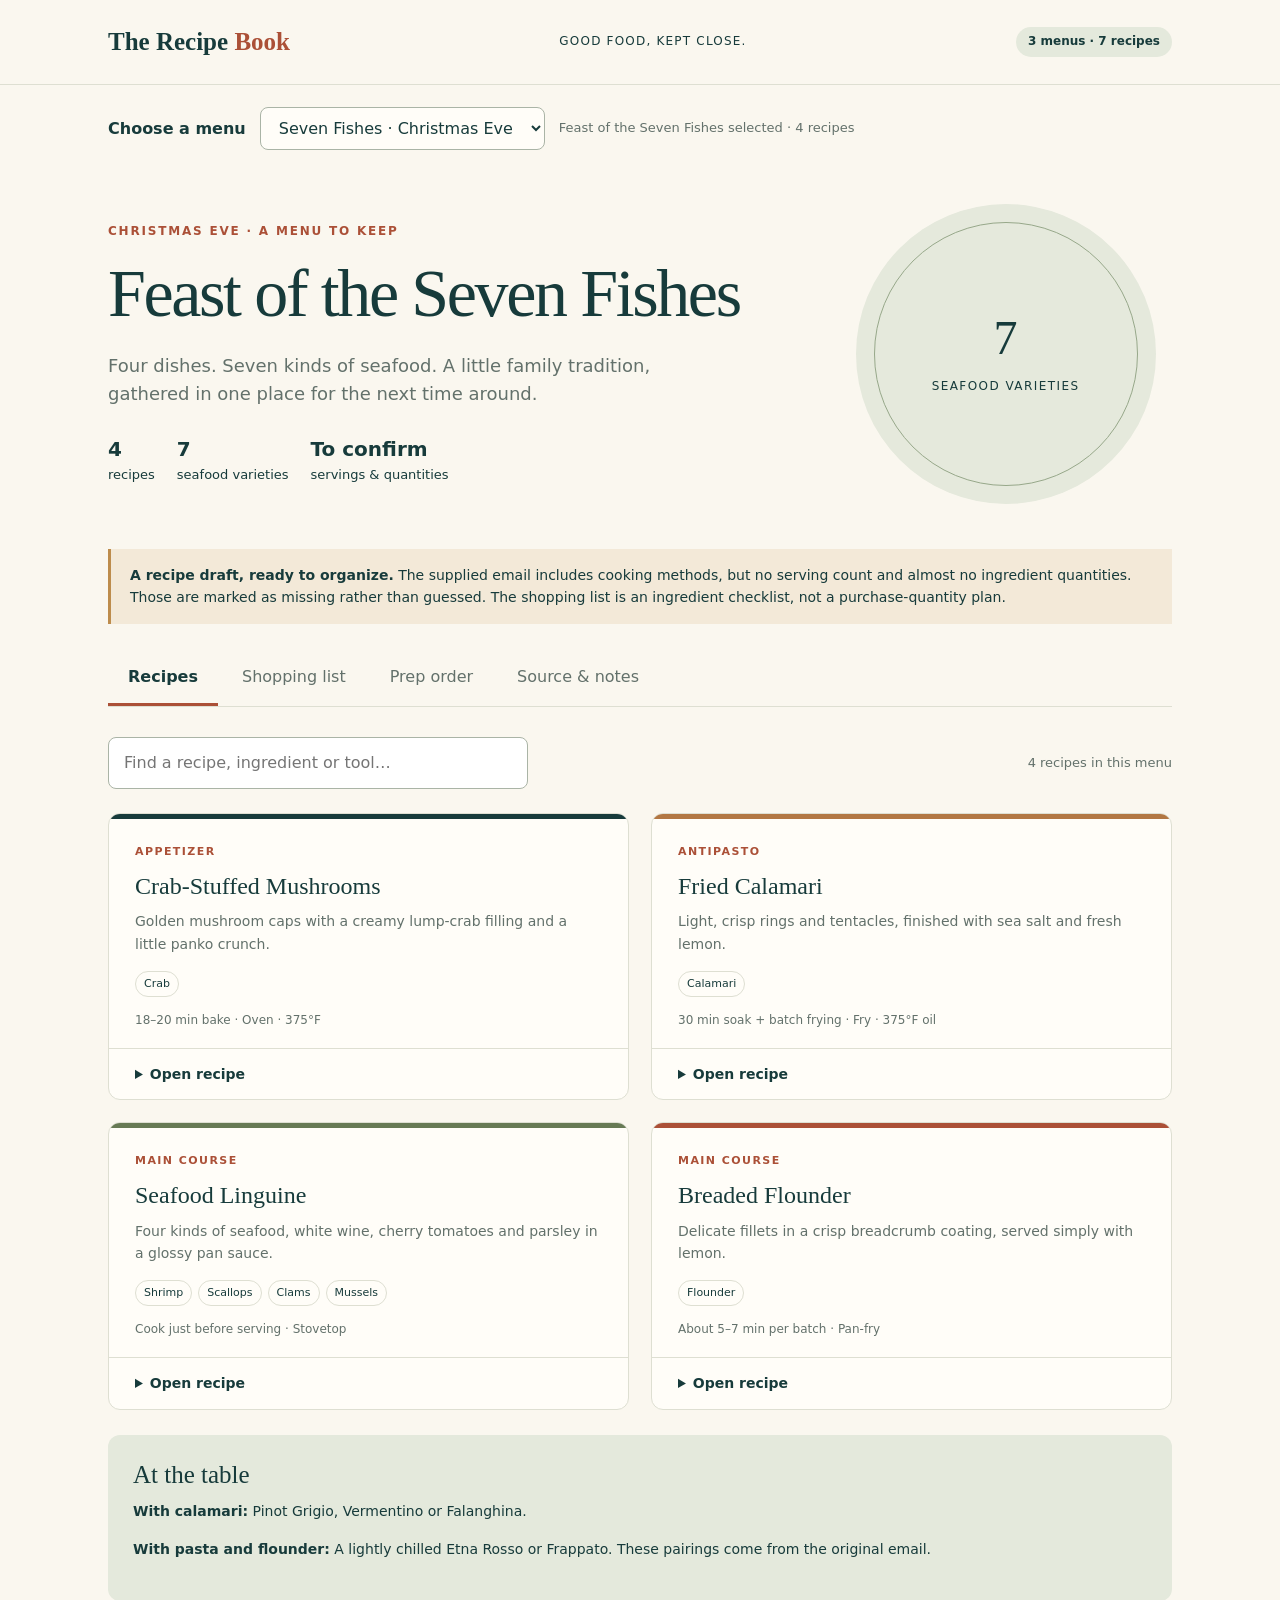
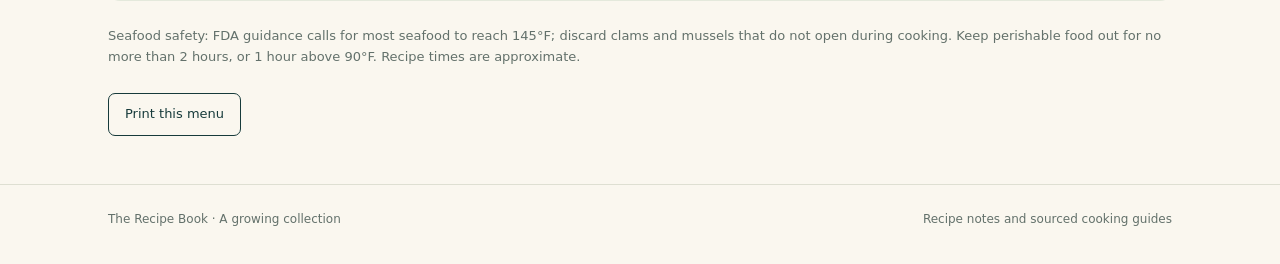
==== commit e5dffd19: "Add baked ziti and companion homemade red sauce" ====
--- a/docs/index.html
+++ b/docs/index.html
@@ -3,7 +3,7 @@
 <head>
   <meta charset="utf-8">
   <meta name="viewport" content="width=device-width,initial-scale=1">
-  <meta name="description" content="A personal recipe collection: Seven Fishes for Christmas Eve and a sourced Thanksgiving turkey guide.">
+  <meta name="description" content="A personal recipe collection: Seven Fishes for Christmas Eve, a sourced Thanksgiving turkey guide, and classic baked ziti.">
   <title>The Recipe Book · Menus</title>
   <style>
 :root{--ink:#173b3b;--muted:#63716b;--paper:#faf7ef;--card:#fffdf8;--line:#dedfd2;--accent:#ab5037;--sage:#e4e9dc}*{box-sizing:border-box}body{margin:0;background:var(--paper);color:var(--ink);font:16px/1.6 system-ui,-apple-system,sans-serif}button,input{font:inherit}button,a,input,summary{touch-action:manipulation}a{color:inherit}button{cursor:pointer}.wrap{max-width:1120px;margin:auto;padding:0 28px}header{border-bottom:1px solid var(--line)}.top{min-height:84px;display:flex;align-items:center;justify-content:space-between;gap:16px}.brand{font:700 25px Georgia,serif;text-decoration:none}.brand span{color:var(--accent)}.small{font-size:12px;letter-spacing:.1em;text-transform:uppercase}.tag{display:inline-block;background:var(--sage);padding:5px 12px;border-radius:30px;font-size:12px;font-weight:650}.hero{display:grid;grid-template-columns:1.35fr .65fr;gap:40px;padding:54px 0 35px;align-items:center}.eyebrow{color:var(--accent);font-weight:700;font-size:12px;letter-spacing:.15em;text-transform:uppercase}h1{font:normal clamp(40px,6vw,68px)/1.05 Georgia,serif;letter-spacing:-.035em;margin:17px 0 22px}h2{font:normal 31px/1.2 Georgia,serif;margin:0 0 14px}h3{font:normal 24px/1.2 Georgia,serif;margin:0 0 10px}p{margin:0 0 16px}.lead{font-size:18px;max-width:590px;color:var(--muted)}.hero-art{aspect-ratio:1;max-width:300px;background:#e5e9dc;border-radius:50%;position:relative;display:grid;place-items:center;margin:auto;width:100%}.hero-art:before{content:"";position:absolute;border:1px solid #97a88a;inset:18px;border-radius:50%}.hero-art svg{width:75%;transform:rotate(-12deg)}.meta{display:flex;gap:22px;flex-wrap:wrap;margin-top:24px;font-size:13px}.meta strong{display:block;color:var(--ink);font-size:20px}.note{background:#f3e9d8;border-left:3px solid #bd8c4c;padding:15px 19px;margin:10px 0 26px;font-size:14px}.tabs{display:flex;gap:4px;overflow:auto;border-bottom:1px solid var(--line);margin-bottom:30px}.tabs button{background:none;border:0;border-bottom:3px solid transparent;padding:14px 20px;color:var(--muted);white-space:nowrap}.tabs button[aria-selected=true]{color:var(--ink);border-color:var(--accent);font-weight:700}.tools{display:flex;gap:14px;justify-content:space-between;align-items:center;margin:0 0 24px}.search{background:white;border:1px solid #aab4a6;border-radius:8px;padding:12px 15px;max-width:420px;width:100%;color:var(--ink)}.count{color:var(--muted);font-size:13px}.grid{display:grid;grid-template-columns:1fr 1fr;gap:22px}.card{background:var(--card);border:1px solid var(--line);border-radius:12px;overflow:hidden}.card-top{padding:24px 26px 18px;border-top:5px solid var(--ink)}.card:nth-child(2) .card-top{border-top-color:#b27743}.card:nth-child(3) .card-top{border-top-color:#677a55}.card:nth-child(4) .card-top{border-top-color:#ab5037}.course{font-size:11px;text-transform:uppercase;letter-spacing:.13em;color:var(--accent);font-weight:700;margin-bottom:11px}.card p{color:var(--muted);font-size:14px}.pills{display:flex;gap:6px;flex-wrap:wrap;margin:14px 0}.pill{font-size:11px;border:1px solid var(--line);border-radius:20px;padding:3px 8px}.time{font-size:12px;color:var(--muted)}details{border-top:1px solid var(--line)}summary{padding:14px 26px;font-weight:650;font-size:14px;cursor:pointer}details[open] summary{background:#f1f3e9}.recipe-body{padding:18px 26px}.recipe-body h4{font-size:12px;letter-spacing:.08em;text-transform:uppercase;margin:12px 0}.recipe-body ul{padding-left:20px;columns:2;font-size:14px}.recipe-body ol{padding-left:23px;font-size:14px}.recipe-body li{margin-bottom:9px;break-inside:avoid}.recipe-body .note{font-size:12px;margin:16px 0 0}.section-intro{max-width:720px;color:var(--muted)}.shopping-grid{display:grid;grid-template-columns:repeat(3,1fr);gap:20px}.shopping-group{background:white;border:1px solid var(--line);border-radius:12px;padding:22px}.shopping-group h3{font-size:23px}.check{display:flex;align-items:flex-start;gap:10px;padding:8px 0;font-size:14px}.check input{margin-top:6px;accent-color:var(--ink);width:17px;height:17px;flex-shrink:0}.check:has(input:checked) span{text-decoration:line-through;color:#809080}.button{border:1px solid var(--ink);background:var(--ink);color:white;border-radius:7px;padding:10px 16px;font-size:13px}.button.secondary{color:var(--ink);background:transparent}.actions{display:flex;gap:10px;flex-wrap:wrap;margin:20px 0}.timeline{max-width:800px}.stage{border-left:2px solid #c5cdbb;padding:0 0 28px 28px;position:relative}.stage:before{content:"";width:12px;height:12px;background:var(--accent);border:3px solid var(--paper);border-radius:50%;position:absolute;left:-7px;top:4px}.stage h3{font-size:23px}.stage p{font-size:15px;color:var(--muted)}.wine{background:var(--sage);padding:25px;border-radius:12px;margin-top:25px}.wine h3{font-size:25px}.wine p{font-size:14px}.source{padding:25px;background:#fffdf8;border:1px solid var(--line);border-radius:12px;max-width:800px}.source ul{padding-left:20px}.empty{padding:50px;text-align:center;color:var(--muted)}footer{margin-top:48px;padding:25px 0 35px;border-top:1px solid var(--line);font-size:12px;color:var(--muted)}[hidden]{display:none!important}:focus-visible{outline:3px solid #b97637;outline-offset:3px}.footer-row{display:flex;justify-content:space-between;gap:20px}.safety{font-size:13px;color:var(--muted);margin:25px 0} @media(max-width:700px){.wrap{padding:0 18px}.top{min-height:70px}.top .small{display:none}.hero{grid-template-columns:1fr;padding-top:32px;gap:15px}.hero-art{display:none}.hero h1{max-width:400px}.grid,.shopping-grid{grid-template-columns:1fr}.tabs button{padding:12px 15px}.tools{align-items:flex-start;flex-direction:column;gap:8px}.card-top{padding:22px}.recipe-body{padding:16px 22px}.recipe-body ul{columns:1}.footer-row{flex-direction:column;gap:6px}.meta{gap:25px}.lead{font-size:16px}}.menu-picker{display:flex;align-items:center;gap:14px;flex-wrap:wrap;padding:22px 0 0}.menu-picker label{font-weight:700}.menu-picker select{font:inherit;max-width:100%;padding:10px 14px;color:var(--ink);background:var(--card);border:1px solid #aab4a6;border-radius:8px}.plate-number{text-align:center;font:48px Georgia,serif;max-width:220px;line-height:1.1}.plate-number small{display:block;font:12px/1.6 system-ui,sans-serif;text-transform:uppercase;letter-spacing:.12em;margin-top:12px}.risk{border:2px solid #a74029;background:#fff0e7;padding:22px 25px;border-radius:9px;margin-bottom:20px}.risk h2{font-size:26px}.risk p:last-child{margin-bottom:0}.emergency{background:#fff9ef;border-color:#ae7435}.guide-grid{grid-template-columns:minmax(0,1fr);max-width:900px}.gear-list{columns:1!important}.step-sources{display:block;font-size:12px;line-height:1.6;color:#515e57}.step-sources a{margin-right:8px;white-space:nowrap}.recipe-body ol li p{margin:6px 0 8px}.source-list li{margin:18px 0;overflow-wrap:anywhere}.source-list li p{font-size:14px;color:var(--muted);margin:5px 0 0}.card{min-width:0}.check{overflow-wrap:anywhere}.menu h1{overflow-wrap:break-word}.recipe-body ol li{margin-bottom:20px}.recipe-body ol li>strong{font-size:17px}.risk,.source,.recipe-body{overflow-wrap:break-word}
@@ -12,10 +12,10 @@
 </style>
 </head>
 <body>
-  <header><div class="wrap top"><a class="brand" href="#">The Recipe <span>Book</span></a><span class="small">Good food, kept close.</span><span class="tag">2 menus · 5 recipes</span></div></header>
+  <header><div class="wrap top"><a class="brand" href="#">The Recipe <span>Book</span></a><span class="small">Good food, kept close.</span><span class="tag">3 menus · 7 recipes</span></div></header>
   <main class="wrap">
-    <div class="menu-picker"><label for="menu-select">Choose a menu</label><select id="menu-select"><option value="seven-fishes">Seven Fishes · Christmas Eve</option><option value="thanksgiving">Thanksgiving · Turkey</option></select><span id="menu-status" class="count" role="status"></span></div>
-    <noscript><p class="note">JavaScript enables menu switching, search and checklists. Both menus and their full instructions remain readable below. You can also <a href="recipes.json">read the recipe data</a>.</p></noscript>
+    <div class="menu-picker"><label for="menu-select">Choose a menu</label><select id="menu-select"><option value="seven-fishes">Seven Fishes · Christmas Eve</option><option value="thanksgiving">Thanksgiving · Turkey</option><option value="baked-ziti">Baked Ziti · Comfort food</option></select><span id="menu-status" class="count" role="status"></span></div>
+    <noscript><p class="note">JavaScript enables menu switching, search and checklists. All menus and their full instructions remain readable below. You can also <a href="recipes.json">read the recipe data</a>.</p></noscript>
     <div class="menu" id="menu-seven-fishes" data-menu="seven-fishes">
       <div class="hero"><div><div class="eyebrow">Christmas Eve · A menu to keep</div><h1>Feast of the Seven Fishes</h1>
       <p class="lead">Four dishes. Seven kinds of seafood. A little family tradition, gathered in one place for the next time around.</p><div class="meta"><div><strong>4</strong>recipes</div>
@@ -101,10 +101,49 @@
       <aside class="safety">Read the severe-risk and emergency panels above, the complete guide and the actual unit manual. Do not begin if safe fit, fill, drying, equipment or outdoor conditions cannot all be achieved. Choose another cooking method instead.</aside>
       <div class="actions"><button class="button secondary" id="thanksgiving-print">Print this menu</button></div>
       </div>
+<div class="menu" id="menu-baked-ziti" data-menu="baked-ziti">
+      <div class="hero"><div><div class="eyebrow">Comfort food · One pan for the table</div><h1>Baked Ziti</h1>
+      <p class="lead">Classic red-sauce baked ziti with ricotta, mozzarella and Parmesan, plus an optional Italian sausage variation.</p><div class="meta"><div><strong>2</strong>recipes</div>
+      <div><strong>375°F</strong>oven temperature</div><div><strong>6–8</strong>approximate servings</div></div></div>
+      <div class="hero-art" aria-hidden="true"><span class="plate-number">375°F<small>oven temperature</small></span></div></div>
+
+      <div class="note"><strong>A practical starting recipe.</strong> Measured for 1 lb dry pasta in a 9×13-inch dish. Yield is approximate. This is a newly proposed recipe, ready to cook and adjust after the first batch.</div>
+      <nav class="tabs" aria-label="Baked Ziti sections" role="tablist"><button id="baked-ziti-tab-recipes" role="tab" aria-controls="baked-ziti-recipes" aria-selected="true" data-tab="recipes">Recipes</button><button id="baked-ziti-tab-shopping" role="tab" aria-controls="baked-ziti-shopping" aria-selected="false" data-tab="shopping">Shopping list</button><button id="baked-ziti-tab-prep" role="tab" aria-controls="baked-ziti-prep" aria-selected="false" data-tab="prep">Prep order</button><button id="baked-ziti-tab-notes" role="tab" aria-controls="baked-ziti-notes" aria-selected="false" data-tab="notes">Source &amp; notes</button></nav>
+      <section class="panel" id="baked-ziti-recipes" role="tabpanel" aria-labelledby="baked-ziti-tab-recipes">
+      <div class="tools"><input id="baked-ziti-search" class="search" type="search" placeholder="Find a recipe, ingredient or tool…"
+      aria-label="Search Baked Ziti recipes and ingredients"><span id="baked-ziti-count" class="count" aria-live="polite">2 recipes in this menu</span></div>
+      <div class="grid"><article class="card" data-search="classic baked ziti main course pasta ricotta optional italian sausage 1 lb dry ziti 4½–5 cups red tomato sauce or marinara 15 oz whole-milk ricotta 12 oz low-moisture mozzarella, shredded and divided ½ cup grated parmesan, divided 1 large egg salt and black pepper, to taste butter or oil, enough to lightly grease the pan reserve 1 cup pasta water; use only as needed optional: 1 lb mild italian pork sausage, casings removed optional: chopped basil or parsley, to finish 9×13-inch baking dish foil large pasta pot and colander mixing bowl food thermometer skillet if using sausage">
+      <div class="card-top"><div class="course">Main course</div><h3>Classic Baked Ziti</h3>
+      <p>Saucy pasta with creamy pockets of ricotta and a golden mozzarella top. One 9×13-inch pan, about 6–8 servings.</p><div class="pills"><span class="pill">Pasta</span><span class="pill">Ricotta</span><span class="pill">Optional Italian sausage</span></div>
+      <div class="time">About 25 min prep + 35–40 min bake + 10 min rest · Oven · 375°F</div></div>
+      <details id="baked-ziti"><summary>Open recipe</summary><div class="recipe-body">
+      <h4>Ingredients</h4><ul><li>1 lb dry ziti</li><li>4½–5 cups red tomato sauce or marinara</li><li>15 oz whole-milk ricotta</li><li>12 oz low-moisture mozzarella, shredded and divided</li><li>½ cup grated Parmesan, divided</li><li>1 large egg</li><li>Salt and black pepper, to taste</li><li>Butter or oil, enough to lightly grease the pan</li><li>Reserve 1 cup pasta water; use only as needed</li><li>Optional: 1 lb mild Italian pork sausage, casings removed</li><li>Optional: chopped basil or parsley, to finish</li></ul>
+      <h4>Equipment before you begin</h4><ul class="gear-list"><li>9×13-inch baking dish</li><li>Foil</li><li>Large pasta pot and colander</li><li>Mixing bowl</li><li>Food thermometer</li><li>Skillet if using sausage</li></ul><h4>Method</h4><ol><li>Heat the oven to 375°F. Lightly grease a 9×13-inch baking dish. If using sausage, crumble and brown it in a skillet until cooked through (160°F for pork sausage); drain excess fat and set the sausage aside. Warm the tomato sauce gently; measure sauce separately from the meat.</li><li>Boil the ziti in salted water about 2 minutes less than the package al dente time. It should bend but still have a firm center. Reserve 1 cup pasta water, then drain; do not rinse.</li><li>For thick homemade sauce, stir in reserved pasta water a little at a time, starting with ¼ cup, until it pours easily and coats the pasta generously. If the sauce is watery, simmer it before measuring instead. Taste for salt; homemade sauce varies. Start with 4½ cups sauce and keep the extra ½ cup for dry spots.</li><li>Mix the ricotta, egg, ¼ cup Parmesan and a little pepper. Salt lightly according to how salty the cheeses and sauce are.</li><li>Spread ½ cup sauce in the dish. Toss the pasta with 3½ cups tomato sauce, then add all the cooked sausage if using. It should look generously sauced, not dry. Layer half the pasta, half the ricotta in small dollops and half the mozzarella. Repeat with the remaining pasta, ricotta and mozzarella. Spoon the remaining ½–1 cup sauce over exposed pasta and finish with the remaining ¼ cup Parmesan.</li><li>Cover with foil, tenting it above the cheese. Bake 20 minutes, then uncover and bake 15–20 minutes more, until bubbling into the center, the pasta is tender and the cheese has browned in spots. Check the center reaches 165°F; allow more time if needed. Timing assumes freshly assembled pasta and warm sauce, not a chilled pan.</li><li>Rest 10 minutes so the sauce settles while the pasta stays moist. Finish with optional basil or parsley and serve.</li></ol><div class="note">Original proposed recipe, not yet family-tested. The sauce should be loose enough to coat every piece: pasta absorbs more in the oven. Measure 4½–5 cups tomato sauce before adding optional cooked sausage; do not add raw meat to the casserole.</div>
+      </div></details></article><article class="card" data-search="homemade red sauce for baked ziti companion sauce tomato basil flat-leaf parsley tuttorosso 2 (28 oz) cans whole peeled tomatoes, with all their juice 3 tbsp olive oil 1 medium onion, finely diced 4 garlic cloves, minced ¼ cup chopped fresh italian flat-leaf parsley ¼ cup loosely packed fresh basil leaves, torn just before adding ½ tsp kosher salt to start, then to taste (less if tomatoes are salty) black pepper, to taste optional: pinch of red pepper flakes water or reserved pasta water, only as needed to adjust final consistency heavy saucepan or dutch oven measuring jug spoon or potato masher">
+      <div class="card-top"><div class="course">Companion sauce</div><h3>Homemade Red Sauce for Baked Ziti</h3>
+      <p>Two cans of whole peeled tomatoes, onion and garlic, finished with fresh basil and Italian flat-leaf parsley. Aim for 4½–5 cups for the 1 lb ziti recipe.</p><div class="pills"><span class="pill">Tomato</span><span class="pill">Basil</span><span class="pill">Flat-leaf parsley</span><span class="pill">Tuttorosso</span></div>
+      <div class="time">About 10 min prep + 35–45 min cooking · Stovetop · Gentle simmer</div></div>
+      <details id="ziti-red-sauce"><summary>Open recipe</summary><div class="recipe-body">
+      <h4>Ingredients</h4><ul><li>2 (28 oz) cans whole peeled tomatoes, with all their juice</li><li>3 tbsp olive oil</li><li>1 medium onion, finely diced</li><li>4 garlic cloves, minced</li><li>¼ cup chopped fresh Italian flat-leaf parsley</li><li>¼ cup loosely packed fresh basil leaves, torn just before adding</li><li>½ tsp kosher salt to start, then to taste (less if tomatoes are salty)</li><li>Black pepper, to taste</li><li>Optional: pinch of red pepper flakes</li><li>Water or reserved pasta water, only as needed to adjust final consistency</li></ul>
+      <h4>Equipment before you begin</h4><ul class="gear-list"><li>Heavy saucepan or Dutch oven</li><li>Measuring jug</li><li>Spoon or potato masher</li></ul><h4>Method</h4><ol><li>Choose either two 28 oz cans of regular Tuttorosso Peeled Plum Tomatoes or two 28 oz cans of San Marzano-style whole peeled tomatoes, such as Tuttorosso Whole Peeled Pear Tomatoes with Basil &amp; Sea Salt. Use whichever is a good value; this recipe does not require premium DOP tomatoes. Both options use the same method. Check the can for existing salt and basil before seasoning.</li><li>Crush the tomatoes in a bowl with your hands or a potato masher, keeping all the can juices. For a smoother sauce, briefly blend instead.</li><li>Warm the olive oil over medium-low heat. Add the onion and cook 8–10 minutes, stirring, until soft and translucent without dark browning. Add the garlic and optional pepper flakes; stir 30–60 seconds, just until fragrant.</li><li>Add the tomatoes and all their juices, the starting salt and a little black pepper. Bring to a gentle simmer, then cook partly covered about 25–35 minutes, stirring occasionally, until the onion is tender and the raw tomato flavor has mellowed. Crush remaining large pieces. Do not boil hard or reduce to a thick paste.</li><li>Stir in the parsley and basil for the final 2–3 minutes. Taste and adjust seasoning. Measure the sauce: aim for 4½–5 cups, loose and spoonable for baked pasta. If reduced below that, add water a little at a time; if you have extra, measure out 4½–5 cups for the ziti and save the rest. Yield varies with the cans and simmer, so use the measuring jug rather than time alone.</li><li>Use the warm sauce in Classic Baked Ziti above. If including sausage, brown it separately as directed there, then add it to the pasta after measuring and dividing the tomato sauce. Do not simmer the sauce for hours or add tomato paste for this batch; keep enough moisture for the oven.</li></ol><div class="note">An original companion sauce informed by published tomato-sauce methods, not a reproduction or a tested family recipe. The two can options are interchangeable here; fresh parsley, late herbs, the gentle reduction and measured yield are proposed adjustments for this baked ziti.</div>
+      </div></details></article></div>
+      <p id="baked-ziti-empty" class="empty" hidden>No recipes match in this menu. Clear the search or choose another menu.</p></section>
+      <section class="panel" id="baked-ziti-shopping" role="tabpanel" aria-labelledby="baked-ziti-tab-shopping">
+      <h2>One pan, a short list.</h2><p class="section-intro">This list makes the homemade sauce plus one pan of ziti; do not also buy prepared sauce. Shared salt, pepper, oil and herbs are listed by recipe, not consolidated. Choose optional sausage and garnish. Checks stay in this browser.</p>
+      <div class="actions"><button class="button" id="baked-ziti-download">Download this checklist</button><button class="button secondary" id="baked-ziti-clear">Clear this menu’s checks</button></div>
+      <p id="baked-ziti-storage-status" class="count" aria-live="polite"></p><div id="baked-ziti-shopping-groups" class="shopping-grid"></div>
+      <noscript><ul><li>1 lb dry ziti</li><li>15 oz whole-milk ricotta</li><li>12 oz low-moisture mozzarella, shredded and divided</li><li>½ cup grated Parmesan, divided</li><li>1 large egg</li><li>Salt and black pepper, to taste</li><li>Butter or oil, enough to lightly grease the pan</li><li>Reserve 1 cup pasta water; use only as needed</li><li>Optional: 1 lb mild Italian pork sausage, casings removed</li><li>Optional: chopped basil or parsley, to finish</li><li>2 (28 oz) cans whole peeled tomatoes, with all their juice</li><li>3 tbsp olive oil</li><li>1 medium onion, finely diced</li><li>4 garlic cloves, minced</li><li>¼ cup chopped fresh Italian flat-leaf parsley</li><li>¼ cup loosely packed fresh basil leaves, torn just before adding</li><li>½ tsp kosher salt to start, then to taste (less if tomatoes are salty)</li><li>Black pepper, to taste</li><li>Optional: pinch of red pepper flakes</li><li>Water or reserved pasta water, only as needed to adjust final consistency</li></ul></noscript></section>
+      <section class="panel" id="baked-ziti-prep" role="tabpanel" aria-labelledby="baked-ziti-tab-prep"><h2>Plan the order.</h2>
+      <p class="section-intro">From scratch, allow about 90–105 minutes including the rest; timing varies. Start the sauce first, then heat the oven and cook pasta while it simmers. Bake with warm sauce and freshly cooked pasta.</p><div class="timeline"><div class="stage"><h3>Start the heat</h3><p>Start the homemade sauce: soften onion, add garlic, then gently simmer the crushed whole tomatoes and juices. Heat the oven and pasta water while the sauce cooks; prepare the cheese and optional sausage.</p></div><div class="stage"><h3>Keep the pasta firm and sauce loose</h3><p>Undercook the pasta by about 2 minutes, reserve water and adjust thick homemade sauce. Mix the ricotta filling while the pasta cooks.</p></div><div class="stage"><h3>Layer and bake</h3><p>Layer generously sauced pasta, ricotta dollops and mozzarella. Cover for 20 minutes, then uncover for 15–20 minutes, checking the center and texture.</p></div><div class="stage"><h3>Rest and serve</h3><p>Give the pan 10 minutes to settle before serving. Note sauce thickness and timing for the next batch.</p></div></div></section>
+      <section class="panel" id="baked-ziti-notes" role="tabpanel" aria-labelledby="baked-ziti-tab-notes"><h2>Source & notes</h2>
+      <div class="source"><h3>Recipe provenance</h3><p>Original assistant-proposed recipe prepared November 14, 2026, for a simple baked-ziti request. Quantities and yield are proposed starting amounts, not inherited family measurements or a tested result.</p><h3>Homemade tomato sauce</h3><p>No particular homemade sauce recipe is assumed. Loosen a thick reduction gradually with reserved pasta water; simmer a watery sauce first. Taste the sauce before assembling and season accordingly.</p><h3>Sauce research and choices</h3><p>The linked published sauce recipes informed the general tomato-and-aromatics approach. This companion uses the requested onion, garlic, Italian flat-leaf parsley and basil; its quantities, late-herb step and measured 4½–5 cup yield are editorial choices for baked pasta. Regular Tuttorosso and San Marzano-style whole peeled tomatoes are both options; no price or local-stock claim is made.</p><h3>Read the sources</h3><ul class="source-list"><li><a href="https://www.foodsafety.gov/food-safety-charts/safe-minimum-internal-temperatures" target="_blank" rel="noopener noreferrer">FoodSafety.gov · Safe minimum internal temperatures</a><p>Checked November 14, 2026. Supports 160°F for pork sausage and 165°F for casseroles and reheated leftovers; recipe quantities and bake times are proposed cooking guidance.</p></li><li><a href="https://tuttorossotomatoes.com/products/detail/peeled-plum-tomatoes" target="_blank" rel="noopener noreferrer">Tuttorosso · Regular Peeled Plum Tomatoes</a><p>Manufacturer identifies the regular 28 oz whole peeled tomato option. Check the actual can for ingredients and seasoning.</p></li><li><a href="https://tuttorossotomatoes.com/products/detail/san-marzano-style-whole-peeled-pear-tomatoes-with-basil-sea-salt-28-oz" target="_blank" rel="noopener noreferrer">Tuttorosso · San Marzano Style Whole Peeled Pear Tomatoes</a><p>Manufacturer identifies the 28 oz whole peeled option with basil and sea salt; reduce added salt to taste.</p></li><li><a href="https://www.seriouseats.com/easy-italian-amercian-red-sauce-recipe" target="_blank" rel="noopener noreferrer">Serious Eats · Quick Italian-American Red Sauce</a><p>Research reference for a quick sauce using two cans of whole peeled tomatoes. The companion recipe uses its own quantities and the requested herbs, and omits tomato paste.</p></li><li><a href="https://tuttorossotomatoes.com/recipes/detail/marinara-sauce" target="_blank" rel="noopener noreferrer">Tuttorosso · Marinara Sauce</a><p>Research reference for adding fresh basil toward the end. Its chopped-tomato and prepared-sauce formula is not reproduced here.</p></li></ul></div></section>
+      <aside class="safety">Use a food thermometer: pork sausage 160°F before combining; finished casserole and reheated leftovers 165°F. See FoodSafety.gov in Source &amp; notes.</aside>
+      <div class="actions"><button class="button secondary" id="baked-ziti-print">Print this menu</button></div>
+      </div>
   </main>
   <footer><div class="wrap footer-row"><span>The Recipe Book · A growing collection</span><span>Recipe notes and sourced cooking guides</span></div></footer>
   <script>
-const data={"menus": [{"id": "seven-fishes", "title": "Feast of the Seven Fishes", "shortTitle": "Seven Fishes · Christmas Eve", "eyebrow": "Christmas Eve · A menu to keep", "intro": "Four dishes. Seven kinds of seafood. A little family tradition, gathered in one place for the next time around.", "statValue": "7", "statLabel": "seafood varieties", "servings": null, "quantitiesComplete": false, "noticeTitle": "A recipe draft, ready to organize.", "notice": "The supplied email includes cooking methods, but no serving count and almost no ingredient quantities. Those are marked as missing rather than guessed. The shopping list is an ingredient checklist, not a purchase-quantity plan.", "recipes": [{"id": "crab-mushrooms", "title": "Crab-Stuffed Mushrooms", "course": "Appetizer", "seafood": ["Crab"], "time": "18–20 min bake", "method": "Oven · 375°F", "intro": "Golden mushroom caps with a creamy lump-crab filling and a little panko crunch.", "ingredients": ["Mushroom caps", "Softened cream cheese", "Minced garlic", "Grated Parmesan", "Lemon juice", "Old Bay seasoning", "Chopped parsley", "Lump crab meat", "Panko breadcrumbs"], "steps": ["Wipe the mushrooms clean, remove the stems, and gently scoop out a little of the inside to make room. Arrange on a parchment-lined baking sheet.", "Mix cream cheese, garlic, Parmesan, lemon juice, Old Bay and parsley until smooth. Gently fold in the crab, keeping the lumps intact.", "Fill each mushroom cap generously and sprinkle with panko.", "Bake at 375°F for 18–20 minutes, until the mushrooms are tender and the tops golden. Serve warm."], "note": "The email gives a method but no ingredient amounts or yield. Confirm quantities before cooking."}, {"id": "calamari", "title": "Fried Calamari", "course": "Antipasto", "seafood": ["Calamari"], "time": "30 min soak + batch frying", "method": "Fry · 375°F oil", "intro": "Light, crisp rings and tentacles, finished with sea salt and fresh lemon.", "ingredients": ["Calamari rings and tentacles", "Buttermilk", "All-purpose flour", "Cornstarch", "Salt and pepper", "Garlic powder", "Paprika", "Frying oil", "Sea salt", "Lemon wedges", "Marinara or garlic aioli"], "steps": ["Soak the calamari in buttermilk for about 30 minutes. Keep it refrigerated during the soak.", "Whisk flour, cornstarch, salt, pepper, garlic powder and paprika together.", "Heat frying oil in a deep skillet or Dutch oven to 375°F.", "Dredge the calamari in the flour mixture, shaking off excess. Fry in small batches for about 1½–2 minutes, until lightly golden and crisp. Do not crowd the pan.", "Drain, season immediately with sea salt, and serve hot with lemon and marinara or garlic aioli."], "note": "Keep the soak refrigerated is an added handling note. Frying time is guidance from the email, not a substitute for checking doneness."}, {"id": "seafood-pasta", "title": "Seafood Linguine", "course": "Main course", "seafood": ["Shrimp", "Scallops", "Clams", "Mussels"], "time": "Cook just before serving", "method": "Stovetop", "intro": "Four kinds of seafood, white wine, cherry tomatoes and parsley in a glossy pan sauce.", "ingredients": ["Linguine", "Salt", "Olive oil", "Butter", "Minced garlic", "Red pepper flakes", "Clams", "Mussels", "White wine", "Shrimp", "Sea scallops", "Cherry tomatoes, halved", "Fresh parsley", "Reserved pasta water — 1 cup"], "steps": ["Cook linguine in salted water until just shy of al dente. Reserve 1 cup of pasta water before draining.", "Warm olive oil and butter in a deep pan. Sauté garlic and red pepper flakes until fragrant, about 1 minute.", "Add clams, mussels and white wine; cover for 3–5 minutes, until the shells open. Discard any that stay closed. Set the cooked shellfish aside.", "The original email says to sear shrimp and scallops in the same pan for 1–2 minutes per side, then set them aside. See the practical adjustment below if you want a browned sear.", "Toss cherry tomatoes and pasta in the pan juices. Add a little reserved pasta water until the sauce coats the noodles.", "Gently fold in all the seafood. Finish with parsley and olive oil, and serve promptly."], "note": "Practical adjustment: a wine-filled pan will simmer rather than sear. For browning, pat the scallops dry and sear them separately in a hot pan, then combine with the sauce. This is a suggested adjustment, not an instruction from the original email."}, {"id": "flounder", "title": "Breaded Flounder", "course": "Main course", "seafood": ["Flounder"], "time": "About 5–7 min per batch", "method": "Pan-fry", "intro": "Delicate fillets in a crisp breadcrumb coating, served simply with lemon.", "ingredients": ["Flounder fillets", "All-purpose flour", "Eggs, beaten", "Seasoned breadcrumbs", "Salt and pepper", "Olive oil", "Butter", "Lemon wedges"], "steps": ["Set out three shallow dishes: flour, beaten eggs and seasoned breadcrumbs.", "Pat the fillets dry and season lightly with salt and pepper. Coat in flour, dip in egg, then press into the breadcrumbs.", "Heat olive oil and butter in a large skillet over medium-high heat.", "Cook until golden, about 3–4 minutes on the first side, then carefully flip and cook for another 2–3 minutes. Check doneness; timing varies with thickness.", "Drain on a wire rack or paper towel-lined plate. Serve immediately with lemon."], "note": "The cooking times come from the email. Check the thickest part for doneness rather than relying on time alone."}], "shoppingGroups": {"Seafood": ["Lump crab meat", "Calamari rings and tentacles", "Shrimp", "Sea scallops", "Clams", "Mussels", "Flounder fillets"], "Produce": ["Mushrooms", "Garlic", "Lemons", "Fresh parsley", "Cherry tomatoes"], "Dairy & eggs": ["Cream cheese", "Parmesan", "Buttermilk", "Butter", "Eggs"], "Pantry": ["Panko breadcrumbs", "All-purpose flour", "Cornstarch", "Seasoned breadcrumbs", "Linguine", "Olive oil", "Frying oil", "Old Bay seasoning", "Salt and pepper", "Sea salt", "Garlic powder", "Paprika", "Red pepper flakes", "White wine"], "To serve": ["Marinara or garlic aioli", "Optional pairing: Pinot Grigio, Vermentino or Falanghina", "Optional pairing: Etna Rosso or Frappato"]}, "storageKey": "recipebook-sevenfishes-shopping-v1", "exportName": "seven-fishes-ingredient-checklist.txt", "shoppingTab": "Shopping list", "shoppingTitle": "One list, all four dishes.", "shoppingIntro": "Check your pantry first. Ingredient amounts and guest count still need to be added. Checks are saved only in this browser, not synced between devices.", "exportNote": "Ingredient checklist — quantities and servings not yet supplied.", "prepIntro": "Suggested order, not a timed schedule from the email. Set the guest count, quantities and serving time before turning this into a minute-by-minute plan.", "prep": [{"title": "Before shopping", "text": "Confirm guests, portions and ingredient quantities. Check equipment: oven and baking tray, pasta pot, deep frying pan and a separate pan for flounder. Plan who handles the last-minute frying."}, {"title": "Before cooking", "text": "Thaw frozen seafood in the refrigerator. Gather and measure the ingredients once quantities are settled. Keep raw seafood chilled and use separate clean equipment for ready-to-eat foods."}, {"title": "Prepare the components", "text": "Clean mushrooms, make the crab filling and prepare aromatics. Set up the flounder breading station and calamari coating. Keep perishable components refrigerated until needed."}, {"title": "Appetizers first", "text": "Bake the mushrooms. Give the calamari its refrigerated 30-minute soak, then fry in small batches close to serving. The crisp coating is best served right away."}, {"title": "Finish the main courses", "text": "Cook the pasta and shellfish close to serving. For browned scallops, use a separate hot pan rather than the wine sauce. Pan-fry the flounder near the end; coordinate the two mains so neither sits waiting."}], "notes": [{"title": "Source", "text": "Organized from the supplied “Christmas Eve Feast of the Seven Fishes — Recipe Instructions” email. Sender details and headers are excluded. Crab, calamari, shrimp, scallops, clams, mussels and flounder span four dishes, not seven separate recipes."}, {"title": "Still to fill in", "text": "Servings, portion size and ingredient amounts, except the supplied 1 cup of reserved pasta water. Guest count and serving time are needed for a detailed shopping/cooking plan."}, {"title": "Editorial notes", "text": "Instructions are organized and lightly edited. The refrigerated calamari soak, separate-pan scallop suggestion and prep sequence are added practical notes. They do not replace the source recipe."}], "pairings": [{"title": "With calamari", "text": "Pinot Grigio, Vermentino or Falanghina."}, {"title": "With pasta and flounder", "text": "A lightly chilled Etna Rosso or Frappato. These pairings come from the original email."}], "sources": [{"id": "fda", "label": "FDA — selecting and serving seafood safely", "url": "https://www.fda.gov/food/buy-store-serve-safe-food/selecting-and-serving-fresh-and-frozen-seafood-safely", "detail": "Seafood handling, doneness and holding temperatures."}], "safety": "Seafood safety: FDA guidance calls for most seafood to reach 145°F; discard clams and mussels that do not open during cooking. Keep perishable food out for no more than 2 hours, or 1 hour above 90°F. Recipe times are approximate."}, {"id": "thanksgiving", "title": "Thanksgiving Turkey", "shortTitle": "Thanksgiving · Turkey", "eyebrow": "Thanksgiving · Equipment & cooking guide", "intro": "Whole deep-fried turkey for the Creole Feast TFS3010, with the tools, setup and safety checks gathered in one place.", "statValue": "165°F", "statLabel": "breast, thigh & wing", "servings": null, "quantitiesComplete": false, "noticeTitle": "Sourced guide · read before you start.", "notice": "Compiled from the matching equipment manual and primary safety sources, not a tested family recipe. Weight, fit, oil volume and servings must be confirmed. The actual unit label/manual controls setup; if it differs or conflicts, stop and ask the manufacturer.", "warning": {"title": "Severe burn and fire risk", "text": "Propane immersion frying can cause severe burns and fire. NFPA discourages outdoor gas-fueled turkey fryers; oven roasting or buying a professionally fried turkey is a safer alternative. Never fry a frozen, partly frozen or wet turkey. Use the matching manual and all its setup limits.", "sources": ["nps", "manual"]}, "emergency": {"title": "If oil ignites: retreat and call 911", "text": "Never put water on an oil fire or move a burning pot. Get people away and call 911. Use an appropriate cooking-oil/grease-rated extinguisher only if trained, the fire is small and contained, and you have a clear escape route; otherwise retreat. Do not approach flames to reach a shutoff.", "sources": ["cpsc", "extinguisher"]}, "recipes": [{"id": "thanksgiving-turkey", "title": "Whole Deep-Fried Turkey", "course": "Thanksgiving main · sourced guide", "seafood": [], "tags": ["Turkey", "Creole Feast TFS3010"], "time": "Plan by weight; verify 165°F in three places", "method": "Outdoor propane immersion frying", "intro": "A practical setup-to-cleanup guide for the Creole Feast TFS3010. Compiled from the matching manual and primary safety sources; not a tested family recipe.", "ingredients": ["Whole turkey — weight, fit, servings and portions to confirm before shopping", "High-smoke-point frying oil, such as refined canola or peanut oil — choose for guests’ allergies; determine volume by the cold fit/fill procedure, never a fixed gallon amount", "Basic dry seasoning, such as salt, pepper and a dry Creole blend — amount to taste, checking the turkey and blend labels for added salt"], "equipment": ["Matching turkey pot and stable TFS3010 burner/stand, fully assembled with its required heat shield; inventory the kit before buying extras.", "Manufacturer-approved turkey rack/stand and lifting hook that fit this pot and bird — no ladders, broomsticks or DIY lifting rigs.", "Compatible propane cylinder plus the supplied or manufacturer-approved hose and regulator; inspect them and follow the manual’s connection and leak-test procedure.", "Working manufacturer-approved clip-on oil thermometer, plus a separate instant-read food thermometer; a meat thermometer does not replace the oil thermometer.", "Dry heat-protective gloves/mitts, eye protection, covered skin and closed shoes.", "Raw-poultry tray, a separate clean cooked-turkey tray and carving board, paper towels, timer and carving utensils.", "Appropriate extinguisher labeled for cooking-oil/grease fires (Class K is intended for cooking oils); follow the manual and extinguisher label. Keep it reachable away from the burner, with a phone and clear retreat route.", "Sealable containers for completely cooled oil and shallow food-storage containers for leftovers."], "steps": [{"title": "Read the manual and decide whether to fry", "text": "Propane immersion frying can cause severe burns and fire even with care. Oven roasting or a professionally fried turkey is a safer alternative. Read the matching manual before setup; the actual unit label/manual controls equipment use. The listing’s 30-quart pot size is not an oil capacity or turkey-weight limit. If your equipment, markings or instructions conflict, stop and contact the manufacturer rather than fitting a larger pot.", "sources": ["manual", "nps"]}, {"title": "Thaw completely in the refrigerator", "text": "Keep the wrapped bird on a tray in a refrigerator at 40°F or below. Allow about 24 hours per 4–5 pounds; cook within 1–2 days after refrigerator thawing. Check that the cavity is fully thawed, with no ice or frost. Never counter-thaw or lower a frozen, partly frozen or wet bird into oil.", "sources": ["cdc", "temps", "cpsc"]}, {"title": "Choose the outdoor site and check the kit", "text": "Use a bare, hard, level, noncombustible surface outdoors, never a tabletop, deck, garage, carport or covered patio. Keep at least 10 feet from combustibles and at least 24 inches between appliance and cylinder, with no combustible overhead surface. Follow any stricter unit requirements. Do not fry in rain, snow or high wind. Keep children and pets outside an exclusion zone at least 3 feet away, and keep traffic clear. Fully assemble the stand and heat shield; inspect the supplied/approved hose, regulator and burner. With cookware removed and before oil or ignition, leak-test exactly as the manual directs, never with a flame. Do not operate with gas odor, leaks or damaged parts.", "sources": ["manual", "usfa", "cpsc", "nps"]}, {"title": "Remove packaging and measure the cold fit/fill level", "text": "With everything cold and no oil or ignition, remove packaging and giblets, then fit the actual thawed bird on its intended approved holder in the matching pot. For marked pots too, verify the cold actual bird-plus-holder fit using the unit’s marked-fill procedure; never override any minimum/maximum fill marking. For a pot without a maximum fill line, add water only until the bird is fully submerged with its holder in place, leaving at least 3 inches from water to rim; remove the bird and holder and mark the remaining water level. That remaining level is the oil-fill reference, not the water level with the bird still inside. If safe submersion, headspace and applicable fill marks cannot coexist, use a smaller bird or another cooking method. Never solve the problem with a bigger replacement pot.", "sources": ["manual"]}, {"title": "Empty the water, then dry and season", "text": "Empty all test water and thoroughly dry the pot, rack/holder and turkey inside and out, especially the cavity. Do not rinse raw poultry. Keep raw juices away from ready-to-eat food; wash hands and clean raw-contact tools/surfaces. Use basic dry seasoning only for this guide; no stuffing, wet brine or injection. Keep the prepared bird refrigerated until needed and check/dry it again before frying. Never add water to hot oil.", "sources": ["manual", "cdc", "cpsc"]}, {"title": "Set out protection, thermometers and the landing tray", "text": "Use the equipment checklist before starting. Check the oil thermometer as the manufacturer directs and have a separate instant-read food thermometer. Wear dry heat gloves/mitts, eye protection, covered skin and closed shoes. Set a clean, stable cooked-turkey tray nearby, separate from the raw tray. Keep the proper extinguisher accessible away from the burner and a clear exit. Checklist ticks track items; they do not certify that the setup is safe.", "sources": ["manual", "nps", "extinguisher"]}, {"title": "Add the measured oil and heat under constant watch", "text": "Center the dry pot on the stand and add oil only to the cold, verified fill level, obeying every minimum/maximum mark. Light and operate the burner using the unit manual, not guessed control settings. Watch the clip-on oil thermometer continuously. National Turkey Federation guidance uses 350°F oil; this is general cooking guidance, not a manufacturer limit. The manual’s 400°F warning is an overheating ceiling, never a target. If oil smokes or overheats, shut off the burner/gas if safe and do not add the bird. Never leave the fryer unattended or move a hot pot.", "sources": ["manual", "ntf", "cpsc"]}, {"title": "Turn the burner OFF, then lower slowly", "text": "Follow the manual’s shutdown procedure and confirm the burner flame is out before lowering. Using the approved rack and hook and wearing protection, slowly lower the completely thawed, dry bird into the oil in a controlled motion. Keep your face and body clear of splatter; do not drop it. If you cannot control the lift safely with the approved equipment, use another cooking method. Relight only by the manual’s procedure after the bird is fully lowered and splattering has settled.", "sources": ["airforce", "seattle", "manual"]}, {"title": "Monitor the oil; use time only for planning", "text": "Stay with the fryer and monitor the oil temperature throughout cooking. Roughly 3 minutes per pound is National Turkey Federation planning guidance only, not a guaranteed duration or evidence that the turkey is done. Bird weight and total time remain unspecified here. Maintain the cooking temperature with the unit’s controls as directed; never chase a time estimate by overheating the oil.", "sources": ["ntf", "manual"]}, {"title": "Turn the burner OFF, lift slowly and check 165°F", "text": "Before lifting, shut down by the manual and confirm the flame is out. Use the proper hook/rack and protection to lift slowly and let oil drain over the pot without swinging or moving it, then transfer to the clean stable tray. With the separate food thermometer, verify at least 165°F in the thickest breast and the innermost thigh and wing, avoiding bone. Color, elapsed time and hoped-for carryover are not proof. If any spot is below 165°F, do not serve: return the bird using the same burner-OFF slow-lowering procedure, relight only after settling per the manual, cook further and repeat all three temperature checks with a clean thermometer. Wash and sanitize or replace the landing tray and utensils touched by undercooked turkey before the final cooked transfer.", "sources": ["seattle", "cdc", "temps", "airforce"]}, {"title": "Shut down and let everything cool undisturbed", "text": "Shut off the burner, regulator and cylinder using the manual’s shutdown instructions. Leave the pot and oil in place until completely cool; this takes hours. Keep supervising the area and exclude children and pets throughout cooling. Do not move the hot pot, transfer hot oil or speed cooling with water.", "sources": ["manual", "nps", "ntf"]}, {"title": "Carve, refrigerate and dispose of cooled oil", "text": "Use a clean carving board and utensils. Carve leftovers into smaller portions and refrigerate in shallow containers within 2 hours of cooking, or within 1 hour if exposed to temperatures above 90°F. Only after oil is completely cool, transfer it into sealable containers for locally accepted cooking-oil recycling or disposal. Never pour it into drains; follow local collection rules.", "sources": ["cdc", "oil"]}], "note": "No turkey weight, servings, oil gallons or fixed cooking duration has been assumed. Check the actual bird’s fit and all equipment limits first. Sources are linked at each step and in Source & notes."}], "shoppingGroups": {"Ingredients — confirm fit and amount": ["Whole turkey — weight, fit, servings and portions to confirm before shopping", "High-smoke-point frying oil, such as refined canola or peanut oil — choose for guests’ allergies; determine volume by the cold fit/fill procedure, never a fixed gallon amount", "Basic dry seasoning, such as salt, pepper and a dry Creole blend — amount to taste, checking the turkey and blend labels for added salt"], "Equipment — inventory the existing kit first": ["Matching turkey pot and stable TFS3010 burner/stand, fully assembled with its required heat shield; inventory the kit before buying extras.", "Manufacturer-approved turkey rack/stand and lifting hook that fit this pot and bird — no ladders, broomsticks or DIY lifting rigs.", "Compatible propane cylinder plus the supplied or manufacturer-approved hose and regulator; inspect them and follow the manual’s connection and leak-test procedure.", "Working manufacturer-approved clip-on oil thermometer, plus a separate instant-read food thermometer; a meat thermometer does not replace the oil thermometer."], "Protection, food handling & cleanup": ["Dry heat-protective gloves/mitts, eye protection, covered skin and closed shoes.", "Raw-poultry tray, a separate clean cooked-turkey tray and carving board, paper towels, timer and carving utensils.", "Appropriate extinguisher labeled for cooking-oil/grease fires (Class K is intended for cooking oils); follow the manual and extinguisher label. Keep it reachable away from the burner, with a phone and clear retreat route.", "Sealable containers for completely cooled oil and shallow food-storage containers for leftovers."]}, "storageKey": "recipebook-thanksgiving-shopping-v1", "exportName": "thanksgiving-turkey-checklist.txt", "shoppingTab": "Ingredients & gear", "shoppingTitle": "Ingredients and the tools alongside the fryer.", "shoppingIntro": "Inventory included accessories before buying extras. No purchase quantities or bird weight are assumed. Checks only track items; they do not certify a safe setup. Read the guide and matching manual. Checks stay in this browser and are separate from Seven Fishes.", "exportNote": "Ingredient and equipment inventory — no assumed bird weight, servings or oil gallons. Checklist ticks do not certify safety. Read the full guide and manufacturer manual.", "prepIntro": "A sequence for planning, not a fixed dinner-time schedule. Read the full guide and manual before setting up or lighting the fryer.", "prep": [{"title": "Several days ahead", "text": "Confirm the exact unit/manual and approved accessories. Plan refrigerator thawing at about 24 hours per 4–5 pounds; cook 1–2 days after thawing. Choose another method if the site or equipment cannot meet every requirement."}, {"title": "Before any oil or ignition", "text": "Choose the outdoor hard, level site and check weather/clearances. Assemble and inspect the kit, then leak-test per the manual with cookware removed. Cold-test the actual bird and holder, obey fill marks and headspace, then empty all water and dry everything completely."}, {"title": "Before heating", "text": "Dry and season the fully thawed bird. Separate raw and cooked trays, check both thermometers and protective gear, and prepare the exclusion zone, extinguisher and exit. Add only the measured oil."}, {"title": "Cooking and food checks", "text": "Supervise constantly. Turn the burner OFF before every lowering or lifting. Relight per the manual only after full lowering and settled splatter. Verify at least 165°F in breast, innermost thigh and wing; a time estimate is not doneness."}, {"title": "After cooking", "text": "Shut down per the manual. Leave oil and equipment undisturbed until completely cool, keeping children/pets away. Refrigerate carved leftovers promptly. Transfer only completely cooled oil for local recycling/disposal, never into drains."}], "notes": [{"title": "Equipment match and limits", "text": "The supplied product listing identifies TFS3010. The linked manual cover includes TFP1030/TFS3010/TFK3001, Serial 10091. Its pot-size wording differs from the listing; 30 quarts is not an oil amount or a proven turkey-weight limit. Use the actual matching pot and labels/manual; ask Creole Feast about conflicts, never enlarge the pot to fit a bird."}, {"title": "What the numbers mean", "text": "350°F oil and roughly 3 minutes per pound are general National Turkey Federation guidance only. 400°F is the manual’s overheating warning, not a cooking target. 165°F must be measured in all three food locations. No turkey weight, oil gallons, total cooking time or servings were supplied."}, {"title": "Source hierarchy", "text": "The equipment manual controls setup, fill marks, propane connections, inspection and lighting. General sources add food handling and fire precautions; generic pot sizes, oil volumes and surface suggestions that conflict with the manual are excluded. The steps below are a sourced guide, not proof of safety or a family-tested recipe."}], "pairings": [], "sources": [{"id": "manual", "label": "1 · Creole Feast owner’s manual — TFS3010 included", "url": "https://m.media-amazon.com/images/I/C1lB2VFWj2L.pdf", "detail": "Cover: TFP1030/TFS3010/TFK3001, Serial 10091. Printed pp. 2–4: setup, heat shield, clearances and fill limits; pp. 5–8: propane, leak test, thermometer and lighting. Use the actual unit’s label/manual if stricter or different; contact the manufacturer about conflicts."}, {"id": "nps", "label": "2 · National Park Service — deep-fryer hazards", "url": "https://www.nps.gov/articles/p52-deep-fried-turkey-fire-safety.htm", "detail": "NFPA discourages open-flame turkey fryers; safer alternatives, protective gear, weather and supervision."}, {"id": "usfa", "label": "3 · U.S. Fire Administration — turkey fryer safety", "url": "https://www.usfa.fema.gov/downloads/pdf/publications/turkey-fryer-fire-safety-infographic.pdf", "detail": "Stable placement, clearance, full thawing, oil thermometer and exclusion zone."}, {"id": "cpsc", "label": "4 · CPSC — turkey fryer safety", "url": "https://www.cpsc.gov/Newsroom/News-Releases/2004/CPSC-Issues-Safety-Tips-for-Turkey-Fryers", "detail": "Dry thawed food, slow lowering, exposed-skin protection, smoke shutdown and no water on fires."}, {"id": "cdc", "label": "5 · CDC — holiday turkey handling", "url": "https://www.cdc.gov/food-safety/foods/holiday-turkey.html", "detail": "Refrigerator thawing, no rinsing, cross-contamination prevention, three-location 165°F checks and leftovers."}, {"id": "ntf", "label": "6 · National Turkey Federation — general frying guidance", "url": "https://www.eatturkey.org/how-to-deep-fry-turkey/", "detail": "350°F oil and roughly 3 minutes per pound are general guidance, not TFS3010 limits or proof of doneness. Its generic oil amounts, pot choices and ground-surface advice are not used here."}, {"id": "airforce", "label": "7 · U.S. Air Force Safety Center — holiday cooking", "url": "https://www.safety.af.mil/News/Article-Display/Article/3247358/holiday-cooking-stay-safe-in-the-kitchen/", "detail": "Turn the burner off before lowering; relight only after the bird is lowered and splattering has settled."}, {"id": "seattle", "label": "8 · Seattle Fire Department — turkey frying", "url": "https://fireline.seattle.gov/2022/11/22/holiday-cooking-safety-frying-a-turkey/", "detail": "Burner-off lowering and lifting. Improvised lifting methods from general guidance are not used here."}, {"id": "extinguisher", "label": "9 · U.S. Fire Administration — extinguisher selection and use", "url": "https://www.usfa.fema.gov/prevention/home-fires/prepare-for-fire/fire-extinguishers/index.html", "detail": "Correct fire rating, training, small contained fires and a clear escape route; otherwise retreat and call 911."}, {"id": "oil", "label": "10 · USDA FSIS — used oil and disposal", "url": "https://ask.fsis.usda.gov/article/Can-oil-be-reused-safely", "detail": "Sealed containers and local recycling/disposal; never pour cooking oil into drains."}, {"id": "temps", "label": "11 · FoodSafety.gov — poultry temperatures and thawing", "url": "https://www.foodsafety.gov/food-safety-charts/meat-poultry-charts", "detail": "40°F-or-below refrigerator thawing and 165°F checks in breast, thigh and wing."}], "safety": "Read the severe-risk and emergency panels above, the complete guide and the actual unit manual. Do not begin if safe fit, fill, drying, equipment or outdoor conditions cannot all be achieved. Choose another cooking method instead."}]};
+const data={"menus": [{"id": "seven-fishes", "title": "Feast of the Seven Fishes", "shortTitle": "Seven Fishes · Christmas Eve", "eyebrow": "Christmas Eve · A menu to keep", "intro": "Four dishes. Seven kinds of seafood. A little family tradition, gathered in one place for the next time around.", "statValue": "7", "statLabel": "seafood varieties", "servings": null, "quantitiesComplete": false, "noticeTitle": "A recipe draft, ready to organize.", "notice": "The supplied email includes cooking methods, but no serving count and almost no ingredient quantities. Those are marked as missing rather than guessed. The shopping list is an ingredient checklist, not a purchase-quantity plan.", "recipes": [{"id": "crab-mushrooms", "title": "Crab-Stuffed Mushrooms", "course": "Appetizer", "seafood": ["Crab"], "time": "18–20 min bake", "method": "Oven · 375°F", "intro": "Golden mushroom caps with a creamy lump-crab filling and a little panko crunch.", "ingredients": ["Mushroom caps", "Softened cream cheese", "Minced garlic", "Grated Parmesan", "Lemon juice", "Old Bay seasoning", "Chopped parsley", "Lump crab meat", "Panko breadcrumbs"], "steps": ["Wipe the mushrooms clean, remove the stems, and gently scoop out a little of the inside to make room. Arrange on a parchment-lined baking sheet.", "Mix cream cheese, garlic, Parmesan, lemon juice, Old Bay and parsley until smooth. Gently fold in the crab, keeping the lumps intact.", "Fill each mushroom cap generously and sprinkle with panko.", "Bake at 375°F for 18–20 minutes, until the mushrooms are tender and the tops golden. Serve warm."], "note": "The email gives a method but no ingredient amounts or yield. Confirm quantities before cooking."}, {"id": "calamari", "title": "Fried Calamari", "course": "Antipasto", "seafood": ["Calamari"], "time": "30 min soak + batch frying", "method": "Fry · 375°F oil", "intro": "Light, crisp rings and tentacles, finished with sea salt and fresh lemon.", "ingredients": ["Calamari rings and tentacles", "Buttermilk", "All-purpose flour", "Cornstarch", "Salt and pepper", "Garlic powder", "Paprika", "Frying oil", "Sea salt", "Lemon wedges", "Marinara or garlic aioli"], "steps": ["Soak the calamari in buttermilk for about 30 minutes. Keep it refrigerated during the soak.", "Whisk flour, cornstarch, salt, pepper, garlic powder and paprika together.", "Heat frying oil in a deep skillet or Dutch oven to 375°F.", "Dredge the calamari in the flour mixture, shaking off excess. Fry in small batches for about 1½–2 minutes, until lightly golden and crisp. Do not crowd the pan.", "Drain, season immediately with sea salt, and serve hot with lemon and marinara or garlic aioli."], "note": "Keep the soak refrigerated is an added handling note. Frying time is guidance from the email, not a substitute for checking doneness."}, {"id": "seafood-pasta", "title": "Seafood Linguine", "course": "Main course", "seafood": ["Shrimp", "Scallops", "Clams", "Mussels"], "time": "Cook just before serving", "method": "Stovetop", "intro": "Four kinds of seafood, white wine, cherry tomatoes and parsley in a glossy pan sauce.", "ingredients": ["Linguine", "Salt", "Olive oil", "Butter", "Minced garlic", "Red pepper flakes", "Clams", "Mussels", "White wine", "Shrimp", "Sea scallops", "Cherry tomatoes, halved", "Fresh parsley", "Reserved pasta water — 1 cup"], "steps": ["Cook linguine in salted water until just shy of al dente. Reserve 1 cup of pasta water before draining.", "Warm olive oil and butter in a deep pan. Sauté garlic and red pepper flakes until fragrant, about 1 minute.", "Add clams, mussels and white wine; cover for 3–5 minutes, until the shells open. Discard any that stay closed. Set the cooked shellfish aside.", "The original email says to sear shrimp and scallops in the same pan for 1–2 minutes per side, then set them aside. See the practical adjustment below if you want a browned sear.", "Toss cherry tomatoes and pasta in the pan juices. Add a little reserved pasta water until the sauce coats the noodles.", "Gently fold in all the seafood. Finish with parsley and olive oil, and serve promptly."], "note": "Practical adjustment: a wine-filled pan will simmer rather than sear. For browning, pat the scallops dry and sear them separately in a hot pan, then combine with the sauce. This is a suggested adjustment, not an instruction from the original email."}, {"id": "flounder", "title": "Breaded Flounder", "course": "Main course", "seafood": ["Flounder"], "time": "About 5–7 min per batch", "method": "Pan-fry", "intro": "Delicate fillets in a crisp breadcrumb coating, served simply with lemon.", "ingredients": ["Flounder fillets", "All-purpose flour", "Eggs, beaten", "Seasoned breadcrumbs", "Salt and pepper", "Olive oil", "Butter", "Lemon wedges"], "steps": ["Set out three shallow dishes: flour, beaten eggs and seasoned breadcrumbs.", "Pat the fillets dry and season lightly with salt and pepper. Coat in flour, dip in egg, then press into the breadcrumbs.", "Heat olive oil and butter in a large skillet over medium-high heat.", "Cook until golden, about 3–4 minutes on the first side, then carefully flip and cook for another 2–3 minutes. Check doneness; timing varies with thickness.", "Drain on a wire rack or paper towel-lined plate. Serve immediately with lemon."], "note": "The cooking times come from the email. Check the thickest part for doneness rather than relying on time alone."}], "shoppingGroups": {"Seafood": ["Lump crab meat", "Calamari rings and tentacles", "Shrimp", "Sea scallops", "Clams", "Mussels", "Flounder fillets"], "Produce": ["Mushrooms", "Garlic", "Lemons", "Fresh parsley", "Cherry tomatoes"], "Dairy & eggs": ["Cream cheese", "Parmesan", "Buttermilk", "Butter", "Eggs"], "Pantry": ["Panko breadcrumbs", "All-purpose flour", "Cornstarch", "Seasoned breadcrumbs", "Linguine", "Olive oil", "Frying oil", "Old Bay seasoning", "Salt and pepper", "Sea salt", "Garlic powder", "Paprika", "Red pepper flakes", "White wine"], "To serve": ["Marinara or garlic aioli", "Optional pairing: Pinot Grigio, Vermentino or Falanghina", "Optional pairing: Etna Rosso or Frappato"]}, "storageKey": "recipebook-sevenfishes-shopping-v1", "exportName": "seven-fishes-ingredient-checklist.txt", "shoppingTab": "Shopping list", "shoppingTitle": "One list, all four dishes.", "shoppingIntro": "Check your pantry first. Ingredient amounts and guest count still need to be added. Checks are saved only in this browser, not synced between devices.", "exportNote": "Ingredient checklist — quantities and servings not yet supplied.", "prepIntro": "Suggested order, not a timed schedule from the email. Set the guest count, quantities and serving time before turning this into a minute-by-minute plan.", "prep": [{"title": "Before shopping", "text": "Confirm guests, portions and ingredient quantities. Check equipment: oven and baking tray, pasta pot, deep frying pan and a separate pan for flounder. Plan who handles the last-minute frying."}, {"title": "Before cooking", "text": "Thaw frozen seafood in the refrigerator. Gather and measure the ingredients once quantities are settled. Keep raw seafood chilled and use separate clean equipment for ready-to-eat foods."}, {"title": "Prepare the components", "text": "Clean mushrooms, make the crab filling and prepare aromatics. Set up the flounder breading station and calamari coating. Keep perishable components refrigerated until needed."}, {"title": "Appetizers first", "text": "Bake the mushrooms. Give the calamari its refrigerated 30-minute soak, then fry in small batches close to serving. The crisp coating is best served right away."}, {"title": "Finish the main courses", "text": "Cook the pasta and shellfish close to serving. For browned scallops, use a separate hot pan rather than the wine sauce. Pan-fry the flounder near the end; coordinate the two mains so neither sits waiting."}], "notes": [{"title": "Source", "text": "Organized from the supplied “Christmas Eve Feast of the Seven Fishes — Recipe Instructions” email. Sender details and headers are excluded. Crab, calamari, shrimp, scallops, clams, mussels and flounder span four dishes, not seven separate recipes."}, {"title": "Still to fill in", "text": "Servings, portion size and ingredient amounts, except the supplied 1 cup of reserved pasta water. Guest count and serving time are needed for a detailed shopping/cooking plan."}, {"title": "Editorial notes", "text": "Instructions are organized and lightly edited. The refrigerated calamari soak, separate-pan scallop suggestion and prep sequence are added practical notes. They do not replace the source recipe."}], "pairings": [{"title": "With calamari", "text": "Pinot Grigio, Vermentino or Falanghina."}, {"title": "With pasta and flounder", "text": "A lightly chilled Etna Rosso or Frappato. These pairings come from the original email."}], "sources": [{"id": "fda", "label": "FDA — selecting and serving seafood safely", "url": "https://www.fda.gov/food/buy-store-serve-safe-food/selecting-and-serving-fresh-and-frozen-seafood-safely", "detail": "Seafood handling, doneness and holding temperatures."}], "safety": "Seafood safety: FDA guidance calls for most seafood to reach 145°F; discard clams and mussels that do not open during cooking. Keep perishable food out for no more than 2 hours, or 1 hour above 90°F. Recipe times are approximate."}, {"id": "thanksgiving", "title": "Thanksgiving Turkey", "shortTitle": "Thanksgiving · Turkey", "eyebrow": "Thanksgiving · Equipment & cooking guide", "intro": "Whole deep-fried turkey for the Creole Feast TFS3010, with the tools, setup and safety checks gathered in one place.", "statValue": "165°F", "statLabel": "breast, thigh & wing", "servings": null, "quantitiesComplete": false, "noticeTitle": "Sourced guide · read before you start.", "notice": "Compiled from the matching equipment manual and primary safety sources, not a tested family recipe. Weight, fit, oil volume and servings must be confirmed. The actual unit label/manual controls setup; if it differs or conflicts, stop and ask the manufacturer.", "warning": {"title": "Severe burn and fire risk", "text": "Propane immersion frying can cause severe burns and fire. NFPA discourages outdoor gas-fueled turkey fryers; oven roasting or buying a professionally fried turkey is a safer alternative. Never fry a frozen, partly frozen or wet turkey. Use the matching manual and all its setup limits.", "sources": ["nps", "manual"]}, "emergency": {"title": "If oil ignites: retreat and call 911", "text": "Never put water on an oil fire or move a burning pot. Get people away and call 911. Use an appropriate cooking-oil/grease-rated extinguisher only if trained, the fire is small and contained, and you have a clear escape route; otherwise retreat. Do not approach flames to reach a shutoff.", "sources": ["cpsc", "extinguisher"]}, "recipes": [{"id": "thanksgiving-turkey", "title": "Whole Deep-Fried Turkey", "course": "Thanksgiving main · sourced guide", "seafood": [], "tags": ["Turkey", "Creole Feast TFS3010"], "time": "Plan by weight; verify 165°F in three places", "method": "Outdoor propane immersion frying", "intro": "A practical setup-to-cleanup guide for the Creole Feast TFS3010. Compiled from the matching manual and primary safety sources; not a tested family recipe.", "ingredients": ["Whole turkey — weight, fit, servings and portions to confirm before shopping", "High-smoke-point frying oil, such as refined canola or peanut oil — choose for guests’ allergies; determine volume by the cold fit/fill procedure, never a fixed gallon amount", "Basic dry seasoning, such as salt, pepper and a dry Creole blend — amount to taste, checking the turkey and blend labels for added salt"], "equipment": ["Matching turkey pot and stable TFS3010 burner/stand, fully assembled with its required heat shield; inventory the kit before buying extras.", "Manufacturer-approved turkey rack/stand and lifting hook that fit this pot and bird — no ladders, broomsticks or DIY lifting rigs.", "Compatible propane cylinder plus the supplied or manufacturer-approved hose and regulator; inspect them and follow the manual’s connection and leak-test procedure.", "Working manufacturer-approved clip-on oil thermometer, plus a separate instant-read food thermometer; a meat thermometer does not replace the oil thermometer.", "Dry heat-protective gloves/mitts, eye protection, covered skin and closed shoes.", "Raw-poultry tray, a separate clean cooked-turkey tray and carving board, paper towels, timer and carving utensils.", "Appropriate extinguisher labeled for cooking-oil/grease fires (Class K is intended for cooking oils); follow the manual and extinguisher label. Keep it reachable away from the burner, with a phone and clear retreat route.", "Sealable containers for completely cooled oil and shallow food-storage containers for leftovers."], "steps": [{"title": "Read the manual and decide whether to fry", "text": "Propane immersion frying can cause severe burns and fire even with care. Oven roasting or a professionally fried turkey is a safer alternative. Read the matching manual before setup; the actual unit label/manual controls equipment use. The listing’s 30-quart pot size is not an oil capacity or turkey-weight limit. If your equipment, markings or instructions conflict, stop and contact the manufacturer rather than fitting a larger pot.", "sources": ["manual", "nps"]}, {"title": "Thaw completely in the refrigerator", "text": "Keep the wrapped bird on a tray in a refrigerator at 40°F or below. Allow about 24 hours per 4–5 pounds; cook within 1–2 days after refrigerator thawing. Check that the cavity is fully thawed, with no ice or frost. Never counter-thaw or lower a frozen, partly frozen or wet bird into oil.", "sources": ["cdc", "temps", "cpsc"]}, {"title": "Choose the outdoor site and check the kit", "text": "Use a bare, hard, level, noncombustible surface outdoors, never a tabletop, deck, garage, carport or covered patio. Keep at least 10 feet from combustibles and at least 24 inches between appliance and cylinder, with no combustible overhead surface. Follow any stricter unit requirements. Do not fry in rain, snow or high wind. Keep children and pets outside an exclusion zone at least 3 feet away, and keep traffic clear. Fully assemble the stand and heat shield; inspect the supplied/approved hose, regulator and burner. With cookware removed and before oil or ignition, leak-test exactly as the manual directs, never with a flame. Do not operate with gas odor, leaks or damaged parts.", "sources": ["manual", "usfa", "cpsc", "nps"]}, {"title": "Remove packaging and measure the cold fit/fill level", "text": "With everything cold and no oil or ignition, remove packaging and giblets, then fit the actual thawed bird on its intended approved holder in the matching pot. For marked pots too, verify the cold actual bird-plus-holder fit using the unit’s marked-fill procedure; never override any minimum/maximum fill marking. For a pot without a maximum fill line, add water only until the bird is fully submerged with its holder in place, leaving at least 3 inches from water to rim; remove the bird and holder and mark the remaining water level. That remaining level is the oil-fill reference, not the water level with the bird still inside. If safe submersion, headspace and applicable fill marks cannot coexist, use a smaller bird or another cooking method. Never solve the problem with a bigger replacement pot.", "sources": ["manual"]}, {"title": "Empty the water, then dry and season", "text": "Empty all test water and thoroughly dry the pot, rack/holder and turkey inside and out, especially the cavity. Do not rinse raw poultry. Keep raw juices away from ready-to-eat food; wash hands and clean raw-contact tools/surfaces. Use basic dry seasoning only for this guide; no stuffing, wet brine or injection. Keep the prepared bird refrigerated until needed and check/dry it again before frying. Never add water to hot oil.", "sources": ["manual", "cdc", "cpsc"]}, {"title": "Set out protection, thermometers and the landing tray", "text": "Use the equipment checklist before starting. Check the oil thermometer as the manufacturer directs and have a separate instant-read food thermometer. Wear dry heat gloves/mitts, eye protection, covered skin and closed shoes. Set a clean, stable cooked-turkey tray nearby, separate from the raw tray. Keep the proper extinguisher accessible away from the burner and a clear exit. Checklist ticks track items; they do not certify that the setup is safe.", "sources": ["manual", "nps", "extinguisher"]}, {"title": "Add the measured oil and heat under constant watch", "text": "Center the dry pot on the stand and add oil only to the cold, verified fill level, obeying every minimum/maximum mark. Light and operate the burner using the unit manual, not guessed control settings. Watch the clip-on oil thermometer continuously. National Turkey Federation guidance uses 350°F oil; this is general cooking guidance, not a manufacturer limit. The manual’s 400°F warning is an overheating ceiling, never a target. If oil smokes or overheats, shut off the burner/gas if safe and do not add the bird. Never leave the fryer unattended or move a hot pot.", "sources": ["manual", "ntf", "cpsc"]}, {"title": "Turn the burner OFF, then lower slowly", "text": "Follow the manual’s shutdown procedure and confirm the burner flame is out before lowering. Using the approved rack and hook and wearing protection, slowly lower the completely thawed, dry bird into the oil in a controlled motion. Keep your face and body clear of splatter; do not drop it. If you cannot control the lift safely with the approved equipment, use another cooking method. Relight only by the manual’s procedure after the bird is fully lowered and splattering has settled.", "sources": ["airforce", "seattle", "manual"]}, {"title": "Monitor the oil; use time only for planning", "text": "Stay with the fryer and monitor the oil temperature throughout cooking. Roughly 3 minutes per pound is National Turkey Federation planning guidance only, not a guaranteed duration or evidence that the turkey is done. Bird weight and total time remain unspecified here. Maintain the cooking temperature with the unit’s controls as directed; never chase a time estimate by overheating the oil.", "sources": ["ntf", "manual"]}, {"title": "Turn the burner OFF, lift slowly and check 165°F", "text": "Before lifting, shut down by the manual and confirm the flame is out. Use the proper hook/rack and protection to lift slowly and let oil drain over the pot without swinging or moving it, then transfer to the clean stable tray. With the separate food thermometer, verify at least 165°F in the thickest breast and the innermost thigh and wing, avoiding bone. Color, elapsed time and hoped-for carryover are not proof. If any spot is below 165°F, do not serve: return the bird using the same burner-OFF slow-lowering procedure, relight only after settling per the manual, cook further and repeat all three temperature checks with a clean thermometer. Wash and sanitize or replace the landing tray and utensils touched by undercooked turkey before the final cooked transfer.", "sources": ["seattle", "cdc", "temps", "airforce"]}, {"title": "Shut down and let everything cool undisturbed", "text": "Shut off the burner, regulator and cylinder using the manual’s shutdown instructions. Leave the pot and oil in place until completely cool; this takes hours. Keep supervising the area and exclude children and pets throughout cooling. Do not move the hot pot, transfer hot oil or speed cooling with water.", "sources": ["manual", "nps", "ntf"]}, {"title": "Carve, refrigerate and dispose of cooled oil", "text": "Use a clean carving board and utensils. Carve leftovers into smaller portions and refrigerate in shallow containers within 2 hours of cooking, or within 1 hour if exposed to temperatures above 90°F. Only after oil is completely cool, transfer it into sealable containers for locally accepted cooking-oil recycling or disposal. Never pour it into drains; follow local collection rules.", "sources": ["cdc", "oil"]}], "note": "No turkey weight, servings, oil gallons or fixed cooking duration has been assumed. Check the actual bird’s fit and all equipment limits first. Sources are linked at each step and in Source & notes."}], "shoppingGroups": {"Ingredients — confirm fit and amount": ["Whole turkey — weight, fit, servings and portions to confirm before shopping", "High-smoke-point frying oil, such as refined canola or peanut oil — choose for guests’ allergies; determine volume by the cold fit/fill procedure, never a fixed gallon amount", "Basic dry seasoning, such as salt, pepper and a dry Creole blend — amount to taste, checking the turkey and blend labels for added salt"], "Equipment — inventory the existing kit first": ["Matching turkey pot and stable TFS3010 burner/stand, fully assembled with its required heat shield; inventory the kit before buying extras.", "Manufacturer-approved turkey rack/stand and lifting hook that fit this pot and bird — no ladders, broomsticks or DIY lifting rigs.", "Compatible propane cylinder plus the supplied or manufacturer-approved hose and regulator; inspect them and follow the manual’s connection and leak-test procedure.", "Working manufacturer-approved clip-on oil thermometer, plus a separate instant-read food thermometer; a meat thermometer does not replace the oil thermometer."], "Protection, food handling & cleanup": ["Dry heat-protective gloves/mitts, eye protection, covered skin and closed shoes.", "Raw-poultry tray, a separate clean cooked-turkey tray and carving board, paper towels, timer and carving utensils.", "Appropriate extinguisher labeled for cooking-oil/grease fires (Class K is intended for cooking oils); follow the manual and extinguisher label. Keep it reachable away from the burner, with a phone and clear retreat route.", "Sealable containers for completely cooled oil and shallow food-storage containers for leftovers."]}, "storageKey": "recipebook-thanksgiving-shopping-v1", "exportName": "thanksgiving-turkey-checklist.txt", "shoppingTab": "Ingredients & gear", "shoppingTitle": "Ingredients and the tools alongside the fryer.", "shoppingIntro": "Inventory included accessories before buying extras. No purchase quantities or bird weight are assumed. Checks only track items; they do not certify a safe setup. Read the guide and matching manual. Checks stay in this browser and are separate from Seven Fishes.", "exportNote": "Ingredient and equipment inventory — no assumed bird weight, servings or oil gallons. Checklist ticks do not certify safety. Read the full guide and manufacturer manual.", "prepIntro": "A sequence for planning, not a fixed dinner-time schedule. Read the full guide and manual before setting up or lighting the fryer.", "prep": [{"title": "Several days ahead", "text": "Confirm the exact unit/manual and approved accessories. Plan refrigerator thawing at about 24 hours per 4–5 pounds; cook 1–2 days after thawing. Choose another method if the site or equipment cannot meet every requirement."}, {"title": "Before any oil or ignition", "text": "Choose the outdoor hard, level site and check weather/clearances. Assemble and inspect the kit, then leak-test per the manual with cookware removed. Cold-test the actual bird and holder, obey fill marks and headspace, then empty all water and dry everything completely."}, {"title": "Before heating", "text": "Dry and season the fully thawed bird. Separate raw and cooked trays, check both thermometers and protective gear, and prepare the exclusion zone, extinguisher and exit. Add only the measured oil."}, {"title": "Cooking and food checks", "text": "Supervise constantly. Turn the burner OFF before every lowering or lifting. Relight per the manual only after full lowering and settled splatter. Verify at least 165°F in breast, innermost thigh and wing; a time estimate is not doneness."}, {"title": "After cooking", "text": "Shut down per the manual. Leave oil and equipment undisturbed until completely cool, keeping children/pets away. Refrigerate carved leftovers promptly. Transfer only completely cooled oil for local recycling/disposal, never into drains."}], "notes": [{"title": "Equipment match and limits", "text": "The supplied product listing identifies TFS3010. The linked manual cover includes TFP1030/TFS3010/TFK3001, Serial 10091. Its pot-size wording differs from the listing; 30 quarts is not an oil amount or a proven turkey-weight limit. Use the actual matching pot and labels/manual; ask Creole Feast about conflicts, never enlarge the pot to fit a bird."}, {"title": "What the numbers mean", "text": "350°F oil and roughly 3 minutes per pound are general National Turkey Federation guidance only. 400°F is the manual’s overheating warning, not a cooking target. 165°F must be measured in all three food locations. No turkey weight, oil gallons, total cooking time or servings were supplied."}, {"title": "Source hierarchy", "text": "The equipment manual controls setup, fill marks, propane connections, inspection and lighting. General sources add food handling and fire precautions; generic pot sizes, oil volumes and surface suggestions that conflict with the manual are excluded. The steps below are a sourced guide, not proof of safety or a family-tested recipe."}], "pairings": [], "sources": [{"id": "manual", "label": "1 · Creole Feast owner’s manual — TFS3010 included", "url": "https://m.media-amazon.com/images/I/C1lB2VFWj2L.pdf", "detail": "Cover: TFP1030/TFS3010/TFK3001, Serial 10091. Printed pp. 2–4: setup, heat shield, clearances and fill limits; pp. 5–8: propane, leak test, thermometer and lighting. Use the actual unit’s label/manual if stricter or different; contact the manufacturer about conflicts."}, {"id": "nps", "label": "2 · National Park Service — deep-fryer hazards", "url": "https://www.nps.gov/articles/p52-deep-fried-turkey-fire-safety.htm", "detail": "NFPA discourages open-flame turkey fryers; safer alternatives, protective gear, weather and supervision."}, {"id": "usfa", "label": "3 · U.S. Fire Administration — turkey fryer safety", "url": "https://www.usfa.fema.gov/downloads/pdf/publications/turkey-fryer-fire-safety-infographic.pdf", "detail": "Stable placement, clearance, full thawing, oil thermometer and exclusion zone."}, {"id": "cpsc", "label": "4 · CPSC — turkey fryer safety", "url": "https://www.cpsc.gov/Newsroom/News-Releases/2004/CPSC-Issues-Safety-Tips-for-Turkey-Fryers", "detail": "Dry thawed food, slow lowering, exposed-skin protection, smoke shutdown and no water on fires."}, {"id": "cdc", "label": "5 · CDC — holiday turkey handling", "url": "https://www.cdc.gov/food-safety/foods/holiday-turkey.html", "detail": "Refrigerator thawing, no rinsing, cross-contamination prevention, three-location 165°F checks and leftovers."}, {"id": "ntf", "label": "6 · National Turkey Federation — general frying guidance", "url": "https://www.eatturkey.org/how-to-deep-fry-turkey/", "detail": "350°F oil and roughly 3 minutes per pound are general guidance, not TFS3010 limits or proof of doneness. Its generic oil amounts, pot choices and ground-surface advice are not used here."}, {"id": "airforce", "label": "7 · U.S. Air Force Safety Center — holiday cooking", "url": "https://www.safety.af.mil/News/Article-Display/Article/3247358/holiday-cooking-stay-safe-in-the-kitchen/", "detail": "Turn the burner off before lowering; relight only after the bird is lowered and splattering has settled."}, {"id": "seattle", "label": "8 · Seattle Fire Department — turkey frying", "url": "https://fireline.seattle.gov/2022/11/22/holiday-cooking-safety-frying-a-turkey/", "detail": "Burner-off lowering and lifting. Improvised lifting methods from general guidance are not used here."}, {"id": "extinguisher", "label": "9 · U.S. Fire Administration — extinguisher selection and use", "url": "https://www.usfa.fema.gov/prevention/home-fires/prepare-for-fire/fire-extinguishers/index.html", "detail": "Correct fire rating, training, small contained fires and a clear escape route; otherwise retreat and call 911."}, {"id": "oil", "label": "10 · USDA FSIS — used oil and disposal", "url": "https://ask.fsis.usda.gov/article/Can-oil-be-reused-safely", "detail": "Sealed containers and local recycling/disposal; never pour cooking oil into drains."}, {"id": "temps", "label": "11 · FoodSafety.gov — poultry temperatures and thawing", "url": "https://www.foodsafety.gov/food-safety-charts/meat-poultry-charts", "detail": "40°F-or-below refrigerator thawing and 165°F checks in breast, thigh and wing."}], "safety": "Read the severe-risk and emergency panels above, the complete guide and the actual unit manual. Do not begin if safe fit, fill, drying, equipment or outdoor conditions cannot all be achieved. Choose another cooking method instead."}, {"id": "baked-ziti", "title": "Baked Ziti", "shortTitle": "Baked Ziti · Comfort food", "eyebrow": "Comfort food · One pan for the table", "intro": "Classic red-sauce baked ziti with ricotta, mozzarella and Parmesan, plus an optional Italian sausage variation.", "statValue": "375°F", "statLabel": "oven temperature", "servings": "6–8", "quantitiesComplete": true, "noticeTitle": "A practical starting recipe.", "notice": "Measured for 1 lb dry pasta in a 9×13-inch dish. Yield is approximate. This is a newly proposed recipe, ready to cook and adjust after the first batch.", "recipes": [{"id": "baked-ziti", "title": "Classic Baked Ziti", "course": "Main course", "seafood": [], "tags": ["Pasta", "Ricotta", "Optional Italian sausage"], "time": "About 25 min prep + 35–40 min bake + 10 min rest", "method": "Oven · 375°F", "intro": "Saucy pasta with creamy pockets of ricotta and a golden mozzarella top. One 9×13-inch pan, about 6–8 servings.", "ingredients": ["1 lb dry ziti", "4½–5 cups red tomato sauce or marinara", "15 oz whole-milk ricotta", "12 oz low-moisture mozzarella, shredded and divided", "½ cup grated Parmesan, divided", "1 large egg", "Salt and black pepper, to taste", "Butter or oil, enough to lightly grease the pan", "Reserve 1 cup pasta water; use only as needed", "Optional: 1 lb mild Italian pork sausage, casings removed", "Optional: chopped basil or parsley, to finish"], "equipment": ["9×13-inch baking dish", "Foil", "Large pasta pot and colander", "Mixing bowl", "Food thermometer", "Skillet if using sausage"], "steps": ["Heat the oven to 375°F. Lightly grease a 9×13-inch baking dish. If using sausage, crumble and brown it in a skillet until cooked through (160°F for pork sausage); drain excess fat and set the sausage aside. Warm the tomato sauce gently; measure sauce separately from the meat.", "Boil the ziti in salted water about 2 minutes less than the package al dente time. It should bend but still have a firm center. Reserve 1 cup pasta water, then drain; do not rinse.", "For thick homemade sauce, stir in reserved pasta water a little at a time, starting with ¼ cup, until it pours easily and coats the pasta generously. If the sauce is watery, simmer it before measuring instead. Taste for salt; homemade sauce varies. Start with 4½ cups sauce and keep the extra ½ cup for dry spots.", "Mix the ricotta, egg, ¼ cup Parmesan and a little pepper. Salt lightly according to how salty the cheeses and sauce are.", "Spread ½ cup sauce in the dish. Toss the pasta with 3½ cups tomato sauce, then add all the cooked sausage if using. It should look generously sauced, not dry. Layer half the pasta, half the ricotta in small dollops and half the mozzarella. Repeat with the remaining pasta, ricotta and mozzarella. Spoon the remaining ½–1 cup sauce over exposed pasta and finish with the remaining ¼ cup Parmesan.", "Cover with foil, tenting it above the cheese. Bake 20 minutes, then uncover and bake 15–20 minutes more, until bubbling into the center, the pasta is tender and the cheese has browned in spots. Check the center reaches 165°F; allow more time if needed. Timing assumes freshly assembled pasta and warm sauce, not a chilled pan.", "Rest 10 minutes so the sauce settles while the pasta stays moist. Finish with optional basil or parsley and serve."], "note": "Original proposed recipe, not yet family-tested. The sauce should be loose enough to coat every piece: pasta absorbs more in the oven. Measure 4½–5 cups tomato sauce before adding optional cooked sausage; do not add raw meat to the casserole."}, {"id": "ziti-red-sauce", "title": "Homemade Red Sauce for Baked Ziti", "course": "Companion sauce", "seafood": [], "tags": ["Tomato", "Basil", "Flat-leaf parsley", "Tuttorosso"], "time": "About 10 min prep + 35–45 min cooking", "method": "Stovetop · Gentle simmer", "intro": "Two cans of whole peeled tomatoes, onion and garlic, finished with fresh basil and Italian flat-leaf parsley. Aim for 4½–5 cups for the 1 lb ziti recipe.", "ingredients": ["2 (28 oz) cans whole peeled tomatoes, with all their juice", "3 tbsp olive oil", "1 medium onion, finely diced", "4 garlic cloves, minced", "¼ cup chopped fresh Italian flat-leaf parsley", "¼ cup loosely packed fresh basil leaves, torn just before adding", "½ tsp kosher salt to start, then to taste (less if tomatoes are salty)", "Black pepper, to taste", "Optional: pinch of red pepper flakes", "Water or reserved pasta water, only as needed to adjust final consistency"], "equipment": ["Heavy saucepan or Dutch oven", "Measuring jug", "Spoon or potato masher"], "steps": ["Choose either two 28 oz cans of regular Tuttorosso Peeled Plum Tomatoes or two 28 oz cans of San Marzano-style whole peeled tomatoes, such as Tuttorosso Whole Peeled Pear Tomatoes with Basil & Sea Salt. Use whichever is a good value; this recipe does not require premium DOP tomatoes. Both options use the same method. Check the can for existing salt and basil before seasoning.", "Crush the tomatoes in a bowl with your hands or a potato masher, keeping all the can juices. For a smoother sauce, briefly blend instead.", "Warm the olive oil over medium-low heat. Add the onion and cook 8–10 minutes, stirring, until soft and translucent without dark browning. Add the garlic and optional pepper flakes; stir 30–60 seconds, just until fragrant.", "Add the tomatoes and all their juices, the starting salt and a little black pepper. Bring to a gentle simmer, then cook partly covered about 25–35 minutes, stirring occasionally, until the onion is tender and the raw tomato flavor has mellowed. Crush remaining large pieces. Do not boil hard or reduce to a thick paste.", "Stir in the parsley and basil for the final 2–3 minutes. Taste and adjust seasoning. Measure the sauce: aim for 4½–5 cups, loose and spoonable for baked pasta. If reduced below that, add water a little at a time; if you have extra, measure out 4½–5 cups for the ziti and save the rest. Yield varies with the cans and simmer, so use the measuring jug rather than time alone.", "Use the warm sauce in Classic Baked Ziti above. If including sausage, brown it separately as directed there, then add it to the pasta after measuring and dividing the tomato sauce. Do not simmer the sauce for hours or add tomato paste for this batch; keep enough moisture for the oven."], "note": "An original companion sauce informed by published tomato-sauce methods, not a reproduction or a tested family recipe. The two can options are interchangeable here; fresh parsley, late herbs, the gentle reduction and measured yield are proposed adjustments for this baked ziti."}], "shoppingGroups": {"Pasta, cheese & filling": ["1 lb dry ziti", "15 oz whole-milk ricotta", "12 oz low-moisture mozzarella, shredded and divided", "½ cup grated Parmesan, divided", "1 large egg", "Salt and black pepper, to taste", "Butter or oil, enough to lightly grease the pan", "Reserve 1 cup pasta water; use only as needed", "Optional: 1 lb mild Italian pork sausage, casings removed", "Optional: chopped basil or parsley, to finish"], "Homemade sauce — replaces the prepared sauce": ["2 (28 oz) cans whole peeled tomatoes, with all their juice", "3 tbsp olive oil", "1 medium onion, finely diced", "4 garlic cloves, minced", "¼ cup chopped fresh Italian flat-leaf parsley", "¼ cup loosely packed fresh basil leaves, torn just before adding", "½ tsp kosher salt to start, then to taste (less if tomatoes are salty)", "Black pepper, to taste", "Optional: pinch of red pepper flakes", "Water or reserved pasta water, only as needed to adjust final consistency"]}, "storageKey": "recipebook-baked-ziti-shopping-v1", "exportName": "baked-ziti-checklist.txt", "shoppingTab": "Shopping list", "shoppingTitle": "One pan, a short list.", "shoppingIntro": "This list makes the homemade sauce plus one pan of ziti; do not also buy prepared sauce. Shared salt, pepper, oil and herbs are listed by recipe, not consolidated. Choose optional sausage and garnish. Checks stay in this browser.", "exportNote": "One 9×13-inch pan · 1 lb dry ziti · about 6–8 servings. Includes homemade sauce instead of prepared sauce; shared seasonings are not consolidated. Optional sausage and garnish.", "prepIntro": "From scratch, allow about 90–105 minutes including the rest; timing varies. Start the sauce first, then heat the oven and cook pasta while it simmers. Bake with warm sauce and freshly cooked pasta.", "prep": [{"title": "Start the heat", "text": "Start the homemade sauce: soften onion, add garlic, then gently simmer the crushed whole tomatoes and juices. Heat the oven and pasta water while the sauce cooks; prepare the cheese and optional sausage."}, {"title": "Keep the pasta firm and sauce loose", "text": "Undercook the pasta by about 2 minutes, reserve water and adjust thick homemade sauce. Mix the ricotta filling while the pasta cooks."}, {"title": "Layer and bake", "text": "Layer generously sauced pasta, ricotta dollops and mozzarella. Cover for 20 minutes, then uncover for 15–20 minutes, checking the center and texture."}, {"title": "Rest and serve", "text": "Give the pan 10 minutes to settle before serving. Note sauce thickness and timing for the next batch."}], "notes": [{"title": "Recipe provenance", "text": "Original assistant-proposed recipe prepared November 14, 2026, for a simple baked-ziti request. Quantities and yield are proposed starting amounts, not inherited family measurements or a tested result."}, {"title": "Homemade tomato sauce", "text": "No particular homemade sauce recipe is assumed. Loosen a thick reduction gradually with reserved pasta water; simmer a watery sauce first. Taste the sauce before assembling and season accordingly."}, {"title": "Sauce research and choices", "text": "The linked published sauce recipes informed the general tomato-and-aromatics approach. This companion uses the requested onion, garlic, Italian flat-leaf parsley and basil; its quantities, late-herb step and measured 4½–5 cup yield are editorial choices for baked pasta. Regular Tuttorosso and San Marzano-style whole peeled tomatoes are both options; no price or local-stock claim is made."}], "pairings": [], "sources": [{"id": "temps", "url": "https://www.foodsafety.gov/food-safety-charts/safe-minimum-internal-temperatures", "label": "FoodSafety.gov · Safe minimum internal temperatures", "detail": "Checked November 14, 2026. Supports 160°F for pork sausage and 165°F for casseroles and reheated leftovers; recipe quantities and bake times are proposed cooking guidance."}, {"id": "regular-tomatoes", "url": "https://tuttorossotomatoes.com/products/detail/peeled-plum-tomatoes", "label": "Tuttorosso · Regular Peeled Plum Tomatoes", "detail": "Manufacturer identifies the regular 28 oz whole peeled tomato option. Check the actual can for ingredients and seasoning."}, {"id": "style-tomatoes", "url": "https://tuttorossotomatoes.com/products/detail/san-marzano-style-whole-peeled-pear-tomatoes-with-basil-sea-salt-28-oz", "label": "Tuttorosso · San Marzano Style Whole Peeled Pear Tomatoes", "detail": "Manufacturer identifies the 28 oz whole peeled option with basil and sea salt; reduce added salt to taste."}, {"id": "sauce-method", "url": "https://www.seriouseats.com/easy-italian-amercian-red-sauce-recipe", "label": "Serious Eats · Quick Italian-American Red Sauce", "detail": "Research reference for a quick sauce using two cans of whole peeled tomatoes. The companion recipe uses its own quantities and the requested herbs, and omits tomato paste."}, {"id": "late-basil", "url": "https://tuttorossotomatoes.com/recipes/detail/marinara-sauce", "label": "Tuttorosso · Marinara Sauce", "detail": "Research reference for adding fresh basil toward the end. Its chopped-tomato and prepared-sauce formula is not reproduced here."}], "safety": "Use a food thermometer: pork sausage 160°F before combining; finished casserole and reheated leftovers 165°F. See FoodSafety.gov in Source & notes."}]};
 // Build output is static. Browser state and interactions are scoped to one menu.
 const byId = id => document.getElementById(id);
 const states = new Map();
